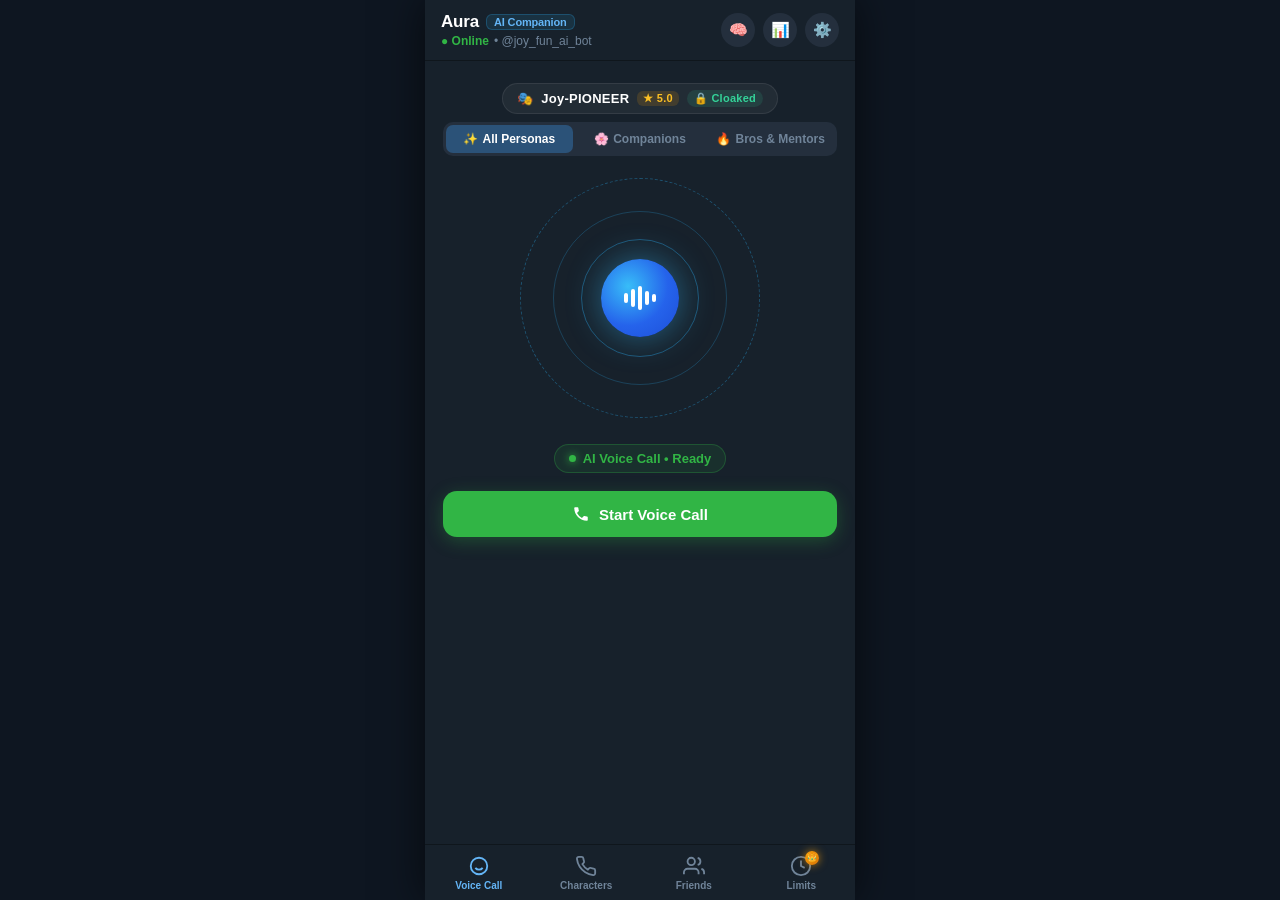
==== static/call.html @ b7a0e69c "feat(v4.1.1): patch reflected XSS, sanitize API 500 errors, rate-limit UTRs & voice calls, and fix M" ====
<!DOCTYPE html>
<html lang="en">
<head>
  <meta charset="UTF-8" />
  <meta name="viewport" content="width=device-width, initial-scale=1.0, maximum-scale=1.0, user-scalable=no, viewport-fit=cover" />
  <title>Aura — AI Voice Companion</title>
  <!-- Telegram Web App Official SDK -->
  <script src="https://telegram.org/js/telegram-web-app.js"></script>
  <!-- Zero-Flicker AMOLED & Dark Mode Theme Preloader -->
  <script>
    (function() {
      try {
        var savedTheme = localStorage.getItem('joy_active_theme');
        if (savedTheme) {
          var validThemes = ['theme-default', 'theme-amoled', 'theme-cyberpunk', 'theme-vip'];
          var norm = savedTheme.startsWith('theme-') ? savedTheme : 'theme-' + savedTheme;
          if (validThemes.indexOf(norm) !== -1) {
            document.documentElement.className = norm;
          }
        }
      } catch(e) {}
    })();
  </script>
  <style>

    /* =========================================================
       TELEGRAM NATIVE DESIGN SYSTEM (Dark & TMA Adaptive)
    ========================================================= */
    :root {
      --tg-bg: var(--tg-theme-bg-color, #17212b);
      --tg-secondary-bg: var(--tg-theme-secondary-bg-color, #0e1621);
      --tg-card: #242f3d;
      --tg-card-active: #2b3a4a;
      --tg-text: var(--tg-theme-text-color, #ffffff);
      --tg-hint: var(--tg-theme-hint-color, #708499);
      --tg-link: var(--tg-theme-link-color, #64b5f6);
      --tg-btn: var(--tg-theme-button-color, #2b5278);
      --tg-btn-text: var(--tg-theme-button-text-color, #ffffff);
      --tg-call-green: #31b545;
      --tg-hangup-red: #e53935;
      --tg-accent-blue: #2aabee;
      --tg-divider: rgba(0, 0, 0, 0.35);
      --tg-safe-bottom: env(safe-area-inset-bottom, 0px);
    }

    [data-theme="pitch-black"] {
      --tg-bg: #000000;
      --tg-secondary-bg: #0a0a0a;
      --tg-card: #161618;
      --tg-card-active: #222226;
      --tg-hint: #8e8e93;
      --tg-divider: rgba(255, 255, 255, 0.08);
    }

    [data-theme="telegram-blue"] {
      --tg-bg: #121c27;
      --tg-secondary-bg: #0b1118;
      --tg-card: #1c2b3c;
      --tg-card-active: #24384e;
    }

    * {
      box-sizing: border-box;
      margin: 0;
      padding: 0;
      font-family: -apple-system, BlinkMacSystemFont, "Segoe UI", Roboto, Helvetica, Arial, sans-serif;
      -webkit-font-smoothing: antialiased;
      -webkit-tap-highlight-color: transparent;
      user-select: none;
    }

    body {
      background-color: var(--tg-secondary-bg);
      color: var(--tg-text);
      display: flex;
      flex-direction: column;
      align-items: center;
      justify-content: flex-start;
      min-height: 100vh;
      overflow-x: hidden;
    }

    /* Container matching real Telegram Mini App viewport */
    .app-viewport {
      width: 100%;
      max-width: 430px;
      height: 100vh;
      background-color: var(--tg-bg);
      display: flex;
      flex-direction: column;
      position: relative;
      overflow: hidden;
      box-shadow: 0 0 40px rgba(0, 0, 0, 0.6);
    }

    /* Telegram WebApp Standard Navigation Header */
    .tg-nav-header {
      background: var(--tg-bg);
      padding: 12px 16px;
      display: flex;
      align-items: center;
      justify-content: space-between;
      border-bottom: 0.5px solid var(--tg-divider);
      z-index: 20;
    }

    .tg-header-left {
      display: flex;
      flex-direction: column;
      gap: 2px;
    }

    .tg-app-title {
      font-size: 17px;
      font-weight: 700;
      color: var(--tg-text);
      display: flex;
      align-items: center;
      gap: 7px;
      letter-spacing: -0.01em;
    }

    .tg-title-tag {
      font-size: 11px;
      font-weight: 600;
      color: var(--tg-link);
      background: rgba(42, 171, 238, 0.12);
      border: 1px solid rgba(42, 171, 238, 0.25);
      padding: 1px 7px;
      border-radius: 6px;
    }

    /* 👑 Joy VIP Member High-Aesthetic Styling */
    .tg-vip-badge-pill {
      display: inline-flex;
      align-items: center;
      gap: 4px;
      font-size: 10px;
      font-weight: 800;
      letter-spacing: 0.4px;
      text-transform: uppercase;
      padding: 2px 7px;
      border-radius: 999px;
      background: linear-gradient(135deg, rgba(245, 158, 11, 0.25), rgba(217, 119, 6, 0.35));
      border: 1px solid rgba(251, 191, 36, 0.5);
      color: #FCD34D;
      box-shadow: 0 0 10px rgba(245, 158, 11, 0.25);
      vertical-align: middle;
      margin-left: 6px;
    }

    .tg-vip-member-banner {
      display: flex;
      align-items: center;
      justify-content: space-between;
      padding: 9px 14px;
      margin: 8px 12px 4px 12px;
      background: linear-gradient(135deg, rgba(30, 27, 75, 0.85), rgba(88, 28, 135, 0.75));
      border: 1px solid rgba(245, 158, 11, 0.45);
      border-radius: 12px;
      backdrop-filter: blur(12px);
      box-shadow: 0 4px 16px rgba(0, 0, 0, 0.3), 0 0 12px rgba(245, 158, 11, 0.15);
      animation: vipPulseGlow 3s ease-in-out infinite alternate;
    }

    @keyframes vipPulseGlow {
      0% { border-color: rgba(245, 158, 11, 0.35); box-shadow: 0 4px 16px rgba(0, 0, 0, 0.3), 0 0 8px rgba(245, 158, 11, 0.1); }
      100% { border-color: rgba(251, 191, 36, 0.7); box-shadow: 0 4px 16px rgba(0, 0, 0, 0.3), 0 0 16px rgba(245, 158, 11, 0.3); }
    }

    .vip-banner-content {
      display: flex;
      align-items: center;
      gap: 6px;
      font-size: 12px;
    }

    .vip-crown-icon {
      font-size: 15px;
      filter: drop-shadow(0 0 4px rgba(245, 158, 11, 0.6));
    }

    .vip-title-text {
      font-weight: 800;
      letter-spacing: 0.3px;
      color: #FCD34D;
      text-shadow: 0 0 8px rgba(245, 158, 11, 0.4);
    }

    .vip-dot-separator {
      color: rgba(255, 255, 255, 0.4);
      font-size: 11px;
    }

    .vip-sub-text {
      color: rgba(255, 255, 255, 0.85);
      font-weight: 500;
      font-size: 11px;
    }

    .vip-badge-sparkle {
      font-size: 13px;
      color: #FCD34D;
      animation: sparkleRotate 4s linear infinite;
    }

    @keyframes sparkleRotate {
      0% { transform: scale(0.9) rotate(0deg); opacity: 0.7; }
      50% { transform: scale(1.15) rotate(180deg); opacity: 1; }
      100% { transform: scale(0.9) rotate(360deg); opacity: 0.7; }
    }

    .vip-mini-tag {
      font-size: 10px;
      font-weight: 700;
      color: #FCD34D;
      background: rgba(245, 158, 11, 0.2);
      border: 1px solid rgba(245, 158, 11, 0.4);
      padding: 1px 6px;
      border-radius: 6px;
      display: inline-flex;
      align-items: center;
      gap: 3px;
    }

    /* VIP Benefits List in Mini Phone */
    .vip-benefit-item {
      display: flex;
      align-items: flex-start;
      gap: 10px;
      padding: 8px 0;
      border-bottom: 1px solid rgba(255, 255, 255, 0.06);
    }
    .vip-benefit-item:last-child {
      border-bottom: none;
      padding-bottom: 0;
    }
    .vip-benefit-icon {
      font-size: 16px;
      line-height: 1.2;
      flex-shrink: 0;
      margin-top: 1px;
    }
    .vip-benefit-content {
      display: flex;
      flex-direction: column;
      gap: 1px;
      font-size: 12px;
      line-height: 1.35;
    }
    .vip-benefit-content strong {
      color: #F9FAFB;
      font-size: 12.5px;
    }
    .vip-benefit-content span {
      color: rgba(255, 255, 255, 0.65);
      font-size: 11px;
    }
    @keyframes vipCrownBounce {
      0%, 100% { transform: translateY(0) scale(1); }
      50% { transform: translateY(-4px) scale(1.08); filter: drop-shadow(0 0 10px rgba(245, 158, 11, 0.7)); }
    }

    .tg-app-subtitle {
      font-size: 12px;
      color: var(--tg-hint);
      display: flex;
      align-items: center;
      gap: 5px;
    }

    .tg-online-badge {
      color: var(--tg-call-green);
      font-weight: 600;
      display: inline-flex;
      align-items: center;
      gap: 3px;
    }

    .tg-header-actions {
      display: flex;
      align-items: center;
      gap: 8px;
    }

    .tg-icon-btn {
      background: var(--tg-card);
      border: none;
      color: var(--tg-text);
      width: 34px;
      height: 34px;
      border-radius: 50%;
      display: grid;
      place-items: center;
      cursor: pointer;
      font-size: 15px;
      transition: background 0.15s;
    }
    .tg-icon-btn:active { background: var(--tg-card-active); }

    /* Screen Views Manager */
    .screen-content {
      flex: 1;
      overflow-y: auto;
      overflow-x: hidden;
      padding: 12px 14px calc(74px + var(--tg-safe-bottom));
      scrollbar-width: none;
    }
    .screen-content::-webkit-scrollbar { display: none; }

    .tma-screen {
      display: none;
      flex-direction: column;
      gap: 12px;
      animation: tgFadeIn 0.15s ease-out;
    }
    .tma-screen.active { display: flex; }

    @keyframes tgFadeIn {
      from { opacity: 0; }
      to { opacity: 1; }
    }

    /* =========================================================
       SCREEN 1: CALLER & CONTACTS (TELEGRAM NATIVE LIST)
    ========================================================= */
    .tg-search-bar {
      background: var(--tg-card);
      border-radius: 10px;
      display: flex;
      align-items: center;
      padding: 8px 12px;
      gap: 8px;
    }

    .tg-search-bar input {
      flex: 1;
      background: transparent;
      border: none;
      outline: none;
      color: var(--tg-text);
      font-size: 14px;
    }
    .tg-search-bar input::placeholder { color: var(--tg-hint); }

    /* Match Screen Live Online Status Indicator */
    .match-online-pill {
      display: inline-flex;
      align-items: center;
      gap: 7px;
      background: rgba(49, 181, 69, 0.12);
      border: 1px solid rgba(49, 181, 69, 0.32);
      color: var(--tg-call-green);
      font-size: 13px;
      font-weight: 700;
      padding: 6px 14px;
      border-radius: 20px;
      margin-top: 10px;
    }

    .dot-green-pulse {
      width: 7px;
      height: 7px;
      border-radius: 50%;
      background: var(--tg-call-green);
      box-shadow: 0 0 8px var(--tg-call-green);
      animation: pulseDot 1.8s infinite ease-in-out;
    }

    @keyframes pulseDot {
      0%, 100% { opacity: 1; transform: scale(1); }
      50% { opacity: 0.45; transform: scale(0.85); }
    }

    .match-sub-desc {
      font-size: 12px;
      color: var(--tg-hint);
      text-align: center;
      line-height: 1.45;
      max-width: 290px;
      margin-top: 4px;
    }

    /* Fixed Segmented Tabs (NO HORIZONTAL SCROLL) */
    .segmented-control {
      background: var(--tg-card);
      border-radius: 8px;
      padding: 2px;
      display: grid;
      grid-template-columns: repeat(3, 1fr);
      gap: 2px;
    }

    .segment-btn {
      background: transparent;
      border: none;
      color: var(--tg-hint);
      padding: 7px 0;
      font-size: 12px;
      font-weight: 600;
      border-radius: 6px;
      cursor: pointer;
      text-align: center;
      transition: all 0.15s;
    }
    .segment-btn.active {
      background: var(--tg-btn);
      color: #ffffff;
      box-shadow: 0 1px 3px rgba(0, 0, 0, 0.2);
    }

    .section-title {
      font-size: 12px;
      font-weight: 600;
      color: var(--tg-hint);
      text-transform: uppercase;
      letter-spacing: 0.05em;
      margin: 4px 4px -4px;
    }

    /* Telegram Native Grouped List Cells */
    .tg-grouped-list {
      background: var(--tg-card);
      border-radius: 14px;
      overflow: hidden;
      display: flex;
      flex-direction: column;
    }

    .tg-cell {
      display: flex;
      align-items: center;
      padding: 10px 14px;
      cursor: pointer;
      position: relative;
      transition: background 0.12s;
    }
    .tg-cell:not(:last-child)::after {
      content: '';
      position: absolute;
      bottom: 0;
      left: 68px;
      right: 0;
      height: 0.5px;
      background: var(--tg-divider);
    }
    .tg-cell:active { background: var(--tg-card-active); }

    .tg-cell-avatar {
      width: 46px;
      height: 46px;
      border-radius: 50%;
      display: grid;
      place-items: center;
      font-size: 20px;
      margin-right: 12px;
      position: relative;
      flex-shrink: 0;
      color: #fff;
      font-weight: 700;
    }
    .avatar-pink { background: linear-gradient(135deg, #e91e63, #ad1457); }
    .avatar-blue { background: linear-gradient(135deg, #2196f3, #1565c0); }
    .avatar-orange { background: linear-gradient(135deg, #ff9800, #e65100); }
    .avatar-purple { background: linear-gradient(135deg, #9c27b0, #6a1b9a); }
    .avatar-teal { background: linear-gradient(135deg, #009688, #004d40); }

    .online-pip {
      position: absolute;
      bottom: 0;
      right: 0;
      width: 12px;
      height: 12px;
      border-radius: 50%;
      background: var(--tg-call-green);
      border: 2px solid var(--tg-card);
    }

    .tg-cell-body {
      flex: 1;
      min-width: 0;
    }

    .tg-cell-title-row {
      display: flex;
      align-items: center;
      gap: 6px;
    }

    .tg-cell-title {
      font-size: 15px;
      font-weight: 600;
      color: var(--tg-text);
      white-space: nowrap;
      overflow: hidden;
      text-overflow: ellipsis;
    }

    .tg-status-tag {
      font-size: 9px;
      font-weight: 800;
      padding: 1px 6px;
      border-radius: 5px;
      text-transform: uppercase;
    }
    .tag-lover { background: rgba(233, 30, 99, 0.2); color: #f48fb1; }
    .tag-bro { background: rgba(33, 150, 243, 0.2); color: #90caf9; }
    .tag-study { background: rgba(0, 150, 136, 0.2); color: #80cbc4; }

    .tg-cell-sub {
      font-size: 13px;
      color: var(--tg-hint);
      margin-top: 2px;
      white-space: nowrap;
      overflow: hidden;
      text-overflow: ellipsis;
    }
    .tg-cell-sub.online { color: var(--tg-call-green); font-weight: 500; }
    .tg-cell-sub.busy { color: #ffa726; }

    /* Call Action Buttons in List */
    .tg-cell-call-btn {
      width: 38px;
      height: 38px;
      border-radius: 50%;
      background: rgba(255, 255, 255, 0.05);
      border: none;
      color: var(--tg-hint);
      display: grid;
      place-items: center;
      cursor: pointer;
      margin-left: 8px;
      transition: all 0.15s;
    }
    .tg-cell-call-btn.green-btn {
      background: var(--tg-call-green);
      color: #fff;
    }
    .tg-cell-call-btn:active { transform: scale(0.92); }

    /* =========================================================
       SCREEN 2: ANONYMOUS VOICE MATCH (MINIMAL ACOUSTIC ORB)
    ========================================================= */
    .voice-match-canvas {
      display: flex;
      flex-direction: column;
      align-items: center;
      justify-content: space-between;
      min-height: 440px;
      padding: 10px 4px 6px;
    }

    /* Minimalist Cloaked Identity Header */
    .voice-id-bar {
      display: flex;
      align-items: center;
      justify-content: center;
      width: 100%;
    }

    .voice-id-pill {
      display: inline-flex;
      align-items: center;
      gap: 8px;
      background: rgba(255, 255, 255, 0.05);
      border: 1px solid rgba(255, 255, 255, 0.08);
      border-radius: 20px;
      padding: 6px 14px;
      font-size: 13px;
      font-weight: 600;
      color: var(--tg-text);
      letter-spacing: 0.02em;
    }

    .id-shield-tag {
      font-size: 11px;
      color: #34d399;
      background: rgba(52, 211, 153, 0.12);
      padding: 2px 7px;
      border-radius: 10px;
      font-weight: 700;
    }

    /* Royal Crown & Diamond VIP Subscription Symbols */
    .tg-vip-crown {
      display: inline-flex;
      align-items: center;
      justify-content: center;
      font-size: 10px;
      margin-left: 4px;
      filter: drop-shadow(0 0 5px rgba(245, 158, 11, 0.8));
      flex-shrink: 0;
      vertical-align: middle;
      animation: crownGlow 2.5s infinite ease-in-out;
    }

    @keyframes crownGlow {
      0%, 100% { transform: scale(1); filter: drop-shadow(0 0 4px rgba(245, 158, 11, 0.6)); }
      50% { transform: scale(1.1); filter: drop-shadow(0 0 8px rgba(245, 158, 11, 0.95)); }
    }

    .tg-vip-badge {
      display: inline-flex;
      align-items: center;
      gap: 3px;
      background: linear-gradient(135deg, rgba(245, 158, 11, 0.22), rgba(217, 119, 6, 0.32));
      border: 1px solid rgba(245, 158, 11, 0.55);
      color: #fbbf24;
      font-size: 10px;
      font-weight: 800;
      padding: 2px 7px;
      border-radius: 8px;
      margin-left: 5px;
      letter-spacing: 0.03em;
      flex-shrink: 0;
    }

    .prem-tab-badge {
      display: inline-flex;
      align-items: center;
      justify-content: center;
      width: 15px;
      height: 15px;
      border-radius: 50%;
      background: linear-gradient(135deg, #f59e0b, #d97706);
      color: #ffffff;
      font-size: 9px;
      margin-left: 3px;
      box-shadow: 0 0 8px rgba(245, 158, 11, 0.7);
      flex-shrink: 0;
      line-height: 1;
    }

    /* Target Preference Segmented Tabs with Online Counts */
    .gender-match-selector {
      display: grid;
      grid-template-columns: repeat(3, 1fr);
      gap: 4px;
      width: 100%;
      background: var(--tg-card);
      padding: 3px;
      border-radius: 10px;
      margin-top: 8px;
    }

    .gender-sel-btn {
      background: transparent;
      border: none;
      color: var(--tg-hint);
      padding: 7px 0;
      font-size: 12px;
      font-weight: 600;
      border-radius: 7px;
      cursor: pointer;
      display: flex;
      align-items: center;
      justify-content: center;
      gap: 4px;
      transition: all 0.15s;
    }
    .gender-sel-btn.active {
      background: var(--tg-btn);
      color: #fff;
    }

    /* Living Acoustic Soundwave Orb with Fixed Inside-Ring Orbit Bubbles */
    .acoustic-orb-stage {
      position: relative;
      width: 260px;
      height: 260px;
      margin: 12px auto 10px;
    }

    #peerBubblesContainer {
      position: absolute;
      inset: 0;
      pointer-events: none;
    }

    /* Peer Presence Bubbles: Circular profile avatars only (No name or text clutter on radar) */
    .peer-orbit-bubble {
      position: absolute;
      width: 46px !important;
      height: 46px !important;
      border-radius: 50% !important;
      display: flex !important;
      align-items: center !important;
      justify-content: center !important;
      background: var(--tg-card);
      border: 2px solid rgba(42, 171, 238, 0.4) !important;
      box-shadow: 0 4px 18px rgba(0, 0, 0, 0.5), 0 0 12px rgba(42, 171, 238, 0.2) !important;
      backdrop-filter: blur(12px);
      z-index: 10;
      cursor: pointer;
      transform: translate(-50%, -50%);
      transition: transform 0.2s cubic-bezier(0.34, 1.56, 0.64, 1), box-shadow 0.2s ease, border-color 0.2s ease, opacity 0.3s ease;
      pointer-events: auto;
      padding: 0 !important;
      overflow: visible !important;
      animation: bubblePopIn 0.32s cubic-bezier(0.34, 1.56, 0.64, 1);
    }
    .peer-orbit-bubble span:not(.peer-avatar-circle):not(.peer-live-dot) {
      display: none !important;
    }
    @keyframes bubblePopIn {
      from { transform: translate(-50%, -50%) scale(0.3); opacity: 0; }
      to { transform: translate(-50%, -50%) scale(1); opacity: 1; }
    }
    .peer-orbit-bubble:hover {
      border-color: var(--tg-link) !important;
      box-shadow: 0 6px 22px rgba(0, 0, 0, 0.6), 0 0 16px rgba(42, 171, 238, 0.4) !important;
    }
    .peer-orbit-bubble:active {
      transform: translate(-50%, -50%) scale(0.92);
      border-color: var(--tg-call-green) !important;
    }
    .peer-avatar-circle {
      width: 100%;
      height: 100%;
      border-radius: 50%;
      display: grid;
      place-items: center;
      font-size: 22px;
      position: relative;
    }
    .peer-live-dot {
      position: absolute;
      bottom: -1px;
      right: -1px;
      width: 11px;
      height: 11px;
      border-radius: 50%;
      background: #34d399;
      border: 2px solid var(--tg-bg);
      box-shadow: 0 0 6px #34d399;
      flex-shrink: 0;
    }

    /* Symmetrical coordinates placing all 4 profile bubbles along the orbit track */
    .peer-bubble-1 { top: 20%; left: 22%; }
    .peer-bubble-2 { top: 20%; left: 78%; }
    .peer-bubble-3 { top: 80%; left: 22%; }
    .peer-bubble-4 { top: 80%; left: 78%; }

    .acoustic-ring {
      position: absolute;
      top: 50%;
      left: 50%;
      transform: translate(-50%, -50%);
      border-radius: 50%;
      border: 1.5px solid rgba(42, 171, 238, 0.2);
      transition: all 0.4s ease;
      pointer-events: none;
    }
    .acoustic-ring.r-out {
      width: 240px;
      height: 240px;
      border: 1.5px dashed rgba(42, 171, 238, 0.35);
      animation: orbBreathe 4s infinite ease-in-out;
    }
    .acoustic-ring.r-mid {
      width: 174px;
      height: 174px;
      border-color: rgba(42, 171, 238, 0.24);
      animation: orbBreathe 4s infinite ease-in-out 0.8s;
    }
    .acoustic-ring.r-in {
      width: 118px;
      height: 118px;
      border-color: rgba(42, 171, 238, 0.38);
      animation: orbBreathe 4s infinite ease-in-out 1.6s;
    }

    @keyframes orbBreathe {
      0%, 100% { transform: translate(-50%, -50%) scale(0.97); opacity: 0.4; }
      50% { transform: translate(-50%, -50%) scale(1.03); opacity: 0.85; }
    }

    /* Center Fluid Orb centered symmetrically */
    .acoustic-core {
      position: absolute;
      top: 50%;
      left: 50%;
      transform: translate(-50%, -50%);
      width: 78px;
      height: 78px;
      border-radius: 50%;
      background: radial-gradient(circle at 35% 35%, #38bdf8, #2563eb 55%, #1d4ed8 100%);
      box-shadow: 0 0 35px rgba(56, 189, 248, 0.45);
      display: flex;
      flex-direction: column;
      align-items: center;
      justify-content: center;
      z-index: 5;
      cursor: pointer;
      transition: transform 0.25s cubic-bezier(0.34, 1.56, 0.64, 1), box-shadow 0.3s;
    }
    .acoustic-core:active {
      transform: translate(-50%, -50%) scale(0.92);
    }

    /* Sound Frequency Bars in the Orb */
    .freq-bars {
      display: flex;
      align-items: center;
      gap: 3.5px;
      height: 24px;
    }

    .freq-bar {
      width: 3.5px;
      background: #ffffff;
      border-radius: 3px;
      height: 6px;
      transition: height 0.15s ease;
    }

    /* Active Match Animation State */
    .searching .acoustic-ring {
      border-color: rgba(52, 211, 153, 0.55);
      animation-duration: 1.4s;
    }
    .searching .acoustic-core {
      background: radial-gradient(circle at 35% 35%, #34d399, #059669 65%, #047857 100%);
      box-shadow: 0 0 45px rgba(52, 211, 153, 0.6);
    }
    .searching .freq-bar:nth-child(1) { animation: barDance 0.5s infinite alternate ease-in-out; }
    .searching .freq-bar:nth-child(2) { animation: barDance 0.7s infinite alternate ease-in-out 0.1s; }
    .searching .freq-bar:nth-child(3) { animation: barDance 0.4s infinite alternate ease-in-out 0.2s; }
    .searching .freq-bar:nth-child(4) { animation: barDance 0.6s infinite alternate ease-in-out 0.15s; }
    .searching .freq-bar:nth-child(5) { animation: barDance 0.5s infinite alternate ease-in-out 0.25s; }

    @keyframes barDance {
      0% { height: 4px; }
      100% { height: 26px; }
    }

    /* Dynamic Minimal Status Pill */
    .voice-live-indicator {
      display: inline-flex;
      align-items: center;
      gap: 7px;
      background: rgba(49, 181, 69, 0.1);
      border: 1px solid rgba(49, 181, 69, 0.28);
      color: var(--tg-call-green);
      font-size: 13px;
      font-weight: 600;
      padding: 6px 14px;
      border-radius: 20px;
      margin-top: 6px;
      transition: all 0.2s;
    }

    .pulse-glow-dot {
      width: 7px;
      height: 7px;
      border-radius: 50%;
      background: var(--tg-call-green);
      box-shadow: 0 0 8px var(--tg-call-green);
      animation: dotBlink 1.8s infinite ease-in-out;
    }

    @keyframes dotBlink {
      0%, 100% { opacity: 1; transform: scale(1); }
      50% { opacity: 0.35; transform: scale(0.8); }
    }

    /* Single Tactile Call Action */
    .voice-action-zone {
      width: 100%;
      margin-top: 18px;
    }

    .tg-tactile-btn {
      width: 100%;
      background: var(--tg-call-green);
      color: #fff;
      border: none;
      border-radius: 14px;
      padding: 14px 20px;
      font-size: 15px;
      font-weight: 700;
      display: flex;
      align-items: center;
      justify-content: center;
      gap: 9px;
      cursor: pointer;
      box-shadow: 0 4px 18px rgba(49, 181, 69, 0.3);
      transition: transform 0.12s, background 0.15s;
    }
    .tg-tactile-btn:active { transform: scale(0.98); }

    .tg-cancel-minimal {
      width: 100%;
      background: rgba(239, 68, 68, 0.12);
      color: #ef4444;
      border: 1px solid rgba(239, 68, 68, 0.28);
      border-radius: 14px;
      padding: 13px 20px;
      font-size: 14px;
      font-weight: 700;
      display: none;
      align-items: center;
      justify-content: center;
      gap: 8px;
      cursor: pointer;
      margin-top: 2px;
    }
    .tg-cancel-minimal:active { transform: scale(0.98); }

    /* =========================================================
       SCREEN 3: AUTHENTIC TELEGRAM VOIP IN-CALL SCREEN
    ========================================================= */
    .tg-call-screen-overlay {
      position: absolute;
      inset: 0;
      background: linear-gradient(180deg, #1c2733 0%, #0e1621 100%);
      z-index: 80;
      display: none;
      flex-direction: column;
      justify-content: space-between;
      padding: 20px 20px calc(24px + var(--tg-safe-bottom));
      animation: tgFadeIn 0.2s ease-out;
    }
    .tg-call-screen-overlay.open { display: flex; }

    .call-top-status {
      display: flex;
      flex-direction: column;
      align-items: center;
      text-align: center;
      gap: 4px;
      margin-top: 4px;
    }

    .call-target-name {
      font-size: 22px;
      font-weight: 700;
      color: #fff;
      letter-spacing: -0.01em;
    }

    .call-caller-sub {
      font-size: 12px;
      color: var(--tg-hint);
      font-weight: 500;
    }

    .call-duration-timer {
      display: inline-flex;
      align-items: center;
      gap: 6px;
      font-size: 13px;
      font-weight: 600;
      color: #a5d6a7;
      background: rgba(49, 181, 69, 0.12);
      border: 1px solid rgba(49, 181, 69, 0.28);
      padding: 3px 10px;
      border-radius: 14px;
      margin-top: 2px;
    }

    .call-timer-dot {
      width: 6px;
      height: 6px;
      border-radius: 50%;
      background: var(--tg-call-green);
      box-shadow: 0 0 6px var(--tg-call-green);
      animation: pulseDot 1.6s infinite ease-in-out;
    }

    .call-security-badge {
      display: inline-flex;
      align-items: center;
      gap: 5px;
      font-size: 11px;
      font-weight: 600;
      color: var(--tg-hint);
      background: rgba(255, 255, 255, 0.06);
      padding: 4px 9px;
      border-radius: 12px;
      border: 1px solid rgba(255, 255, 255, 0.08);
    }

    /* Concentric Ripple Call Avatar */
    .call-avatar-stage {
      display: flex;
      flex-direction: column;
      align-items: center;
      justify-content: center;
      margin: 10px 0;
    }

    .call-avatar-circle {
      width: 110px;
      height: 110px;
      border-radius: 50%;
      background: linear-gradient(135deg, #2aabee, #1e5a8a);
      display: grid;
      place-items: center;
      font-size: 48px;
      position: relative;
      box-shadow: 0 8px 30px rgba(0, 0, 0, 0.4);
    }

    .call-wave-ring {
      position: absolute;
      inset: -12px;
      border-radius: 50%;
      border: 2px solid rgba(42, 171, 238, 0.35);
      animation: callRipple 1.8s infinite ease-out;
    }
    .call-wave-ring:nth-child(2) {
      inset: -24px;
      border-color: rgba(42, 171, 238, 0.18);
      animation-delay: 0.6s;
    }

    @keyframes callRipple {
      0% { transform: scale(0.9); opacity: 0.8; }
      100% { transform: scale(1.15); opacity: 0; }
    }

    /* Icebreaker Card Inside Telegram Call */
    .tg-call-icebreaker {
      background: rgba(36, 47, 61, 0.75);
      border: 1px solid var(--tg-divider);
      border-radius: 14px;
      padding: 12px 14px;
      backdrop-filter: blur(10px);
    }

    .icebreaker-head {
      display: flex;
      justify-content: space-between;
      align-items: center;
      margin-bottom: 6px;
    }

    .ice-label {
      font-size: 11px;
      font-weight: 700;
      color: var(--tg-link);
      text-transform: uppercase;
      letter-spacing: 0.05em;
    }

    .ice-shuffle-btn {
      background: rgba(255, 255, 255, 0.08);
      border: none;
      color: #fff;
      font-size: 11px;
      font-weight: 600;
      padding: 3px 8px;
      border-radius: 6px;
      cursor: pointer;
    }

    .ice-text {
      font-size: 13px;
      line-height: 1.4;
      color: #e2e8f0;
    }

    /* Native Telegram In-Call Round Controls Grid */
    .tg-call-actions-grid {
      display: grid;
      grid-template-columns: repeat(4, 1fr);
      gap: 12px;
      margin-top: 14px;
    }

    .call-action-tile {
      display: flex;
      flex-direction: column;
      align-items: center;
      gap: 6px;
      cursor: pointer;
    }

    .call-action-round {
      width: 52px;
      height: 52px;
      border-radius: 50%;
      background: rgba(255, 255, 255, 0.12);
      border: none;
      color: #fff;
      display: grid;
      place-items: center;
      font-size: 20px;
      transition: background 0.15s;
    }
    .call-action-round.active { background: #fff; color: #000; }
    .call-action-round.hangup {
      background: var(--tg-hangup-red);
      color: #fff;
      box-shadow: 0 4px 14px rgba(229, 57, 53, 0.4);
    }
    .call-action-round:active { transform: scale(0.94); }

    .call-action-label {
      font-size: 11px;
      color: var(--tg-hint);
      font-weight: 500;
    }

    /* =========================================================
       SCREEN 3: CALL HISTORY (TELEGRAM NATIVE STYLE)
    ========================================================= */
    .history-header-row {
      display: flex;
      justify-content: space-between;
      align-items: center;
      padding: 2px 4px -2px;
    }

    .history-clear-btn {
      background: none;
      border: none;
      color: var(--tg-hint);
      font-size: 12px;
      font-weight: 500;
      cursor: pointer;
      transition: color 0.15s;
    }
    .history-clear-btn:active { color: #ef4444; }

    .call-meta-row {
      display: flex;
      align-items: center;
      gap: 5px;
      font-size: 12px;
      color: var(--tg-hint);
      margin-top: 2px;
    }

    .call-dir-arrow {
      font-size: 13px;
      font-weight: 800;
      line-height: 1;
    }
    .call-dir-out { color: var(--tg-link); }
    .call-dir-in { color: var(--tg-call-green); }
    .call-dir-missed { color: #ef4444; font-weight: 600; }

    /* Mutuals Quick Dual Buttons */
    .tg-cell-dual-actions {
      display: flex;
      align-items: center;
      gap: 6px;
      margin-left: 8px;
    }
    .btn-tg-small {
      display: inline-flex;
      align-items: center;
      gap: 4px;
      font-size: 12px;
      font-weight: 600;
      padding: 6px 12px;
      border-radius: 16px;
      border: none;
      cursor: pointer;
      transition: transform 0.12s;
    }
    .btn-tg-small.chat {
      background: rgba(42, 171, 238, 0.15);
      color: var(--tg-link);
    }
    .btn-tg-small.call {
      background: var(--tg-call-green);
      color: #fff;
    }
    .btn-tg-small:active { transform: scale(0.94); }

    .empty-hint {
      text-align: center;
      color: var(--tg-hint);
      font-size: 13px;
      padding: 24px 16px;
    }

    /* =========================================================
       BOTTOM NAVIGATION BAR (TELEGRAM TABS)
    ========================================================= */
    .tg-bottom-bar {
      position: absolute;
      bottom: 0;
      left: 0;
      right: 0;
      height: calc(56px + var(--tg-safe-bottom));
      padding-bottom: var(--tg-safe-bottom);
      background: var(--tg-bg);
      border-top: 0.5px solid var(--tg-divider);
      display: grid;
      grid-template-columns: repeat(4, 1fr);
      z-index: 40;
    }

    .tg-tab-btn {
      background: transparent;
      border: none;
      display: flex;
      flex-direction: column;
      align-items: center;
      justify-content: center;
      gap: 3px;
      color: var(--tg-hint);
      font-size: 10px;
      font-weight: 600;
      cursor: pointer;
      transition: color 0.15s;
    }

    .tg-tab-btn svg {
      width: 22px;
      height: 22px;
      stroke: currentColor;
      fill: none;
      stroke-width: 2;
    }

    .tg-tab-btn.active {
      color: var(--tg-link);
    }
    .tg-tab-btn.active svg {
      stroke: var(--tg-link);
    }

    /* =========================================================
       NATIVE TELEGRAM BOTTOM SHEET MODAL
    ========================================================= */
    .tg-sheet-backdrop {
      position: absolute;
      inset: 0;
      background: rgba(0, 0, 0, 0.6);
      z-index: 100;
      display: none;
      align-items: flex-end;
    }
    .tg-sheet-backdrop.open { display: flex; }

    .tg-sheet {
      width: 100%;
      background: var(--tg-card);
      border-radius: 16px 16px 0 0;
      padding: 16px 16px calc(20px + var(--tg-safe-bottom));
      max-height: 80vh;
      overflow-y: auto;
      display: flex;
      flex-direction: column;
      gap: 12px;
      animation: tgSlideUp 0.22s ease-out;
    }

    @keyframes tgSlideUp {
      from { transform: translateY(100%); }
      to { transform: translateY(0); }
    }

    .sheet-handle-bar {
      width: 36px;
      height: 4px;
      background: var(--tg-hint);
      border-radius: 4px;
      opacity: 0.4;
      margin: -6px auto 6px;
    }

    .sheet-title {
      font-size: 17px;
      font-weight: 700;
      color: #fff;
    }

    /* Fixed Theme 2x2 Grid (NO SLIDER) */
    .theme-select-grid {
      display: grid;
      grid-template-columns: 1fr 1fr;
      gap: 8px;
    }

    .theme-option-box {
      background: var(--tg-bg);
      border: 1.5px solid transparent;
      border-radius: 10px;
      padding: 10px 12px;
      display: flex;
      align-items: center;
      gap: 8px;
      cursor: pointer;
      font-size: 13px;
      font-weight: 600;
    }
    .theme-option-box.active {
      border-color: var(--tg-link);
      color: var(--tg-link);
    }
    .theme-color-dot {
      width: 14px;
      height: 14px;
      border-radius: 50%;
    }

    /* Progress Rows in Quotas Sheet */
    .quota-item-box {
      background: var(--tg-bg);
      border-radius: 10px;
      padding: 10px 12px;
      display: flex;
      flex-direction: column;
      gap: 6px;
    }
    .quota-row-header {
      display: flex;
      justify-content: space-between;
      font-size: 13px;
      font-weight: 600;
    }
    .tg-progress-bar {
      height: 5px;
      background: rgba(255, 255, 255, 0.08);
      border-radius: 6px;
      overflow: hidden;
    }
    .tg-progress-fill {
      height: 100%;
      background: var(--tg-call-green);
      border-radius: 6px;
    }

    /* =========================================================
       REPORT & CALL FEEDBACK SYSTEM STYLES
    ========================================================= */
    .call-top-bar {
      display: flex;
      align-items: center;
      justify-content: space-between;
      width: 100%;
      padding: 2px 4px 6px;
    }

    .btn-report-incall {
      background: rgba(239, 68, 68, 0.15);
      border: 1px solid rgba(239, 68, 68, 0.35);
      color: #f87171;
      font-size: 11px;
      font-weight: 700;
      padding: 4px 10px;
      border-radius: 12px;
      cursor: pointer;
      display: inline-flex;
      align-items: center;
      gap: 4px;
      transition: all 0.15s;
    }
    .btn-report-incall:active {
      transform: scale(0.94);
      background: rgba(239, 68, 68, 0.25);
    }

    /* Vibe Rating Bar */
    .feedback-vibes-row {
      display: grid;
      grid-template-columns: repeat(4, 1fr);
      gap: 6px;
      margin: 4px 0 8px;
    }

    .vibe-pill {
      background: var(--tg-bg);
      border: 1.5px solid transparent;
      border-radius: 10px;
      padding: 8px 4px;
      display: flex;
      flex-direction: column;
      align-items: center;
      gap: 4px;
      cursor: pointer;
      transition: all 0.15s;
    }
    .vibe-pill span:first-child { font-size: 20px; }
    .vibe-pill span:last-child { font-size: 11px; color: var(--tg-hint); font-weight: 600; }
    .vibe-pill.active {
      border-color: var(--tg-link);
      background: rgba(42, 171, 238, 0.1);
    }
    .vibe-pill.active span:last-child { color: var(--tg-link); }

    /* Feedback Tag Chips */
    .feedback-tags-grid {
      display: flex;
      flex-wrap: wrap;
      gap: 6px;
      margin: 4px 0 10px;
    }

    .feedback-tag-chip {
      background: var(--tg-bg);
      border: 1px solid rgba(255, 255, 255, 0.08);
      color: var(--tg-text);
      font-size: 12px;
      font-weight: 500;
      padding: 5px 10px;
      border-radius: 14px;
      cursor: pointer;
      transition: all 0.15s;
    }
    .feedback-tag-chip.active {
      background: var(--tg-btn);
      border-color: var(--tg-link);
      color: #fff;
    }

    /* Report Reasons Selection */
    .report-reasons-list {
      display: flex;
      flex-direction: column;
      gap: 6px;
      margin: 4px 0 10px;
      flex-shrink: 0;
    }

    .report-reason-item {
      background: var(--tg-bg);
      border: 1.5px solid transparent;
      border-radius: 10px;
      padding: 10px 12px;
      display: flex;
      align-items: center;
      justify-content: space-between;
      cursor: pointer;
      font-size: 13px;
      font-weight: 500;
      color: var(--tg-text);
      transition: border-color 0.15s;
      flex-shrink: 0;
    }
    .report-reason-item.active {
      border-color: #ef4444;
      background: rgba(239, 68, 68, 0.08);
      color: #fca5a5;
    }

    .btn-report-danger {
      all: unset;
      box-sizing: border-box !important;
      width: 100% !important;
      height: 48px !important;
      min-height: 48px !important;
      max-height: 48px !important;
      flex-shrink: 0 !important;
      border-radius: 12px !important;
      background: linear-gradient(135deg, #ef4444 0%, #dc2626 100%) !important;
      color: #ffffff !important;
      font-size: 15px !important;
      font-weight: 700 !important;
      letter-spacing: 0.01em !important;
      cursor: pointer !important;
      display: flex !important;
      align-items: center !important;
      justify-content: center !important;
      gap: 8px !important;
      box-shadow: 0 4px 16px rgba(239, 68, 68, 0.35) !important;
      transition: transform 0.12s ease, opacity 0.2s ease, box-shadow 0.2s ease !important;
      margin-top: 10px !important;
    }
    .btn-report-danger.disabled-btn {
      opacity: 0.45 !important;
      cursor: not-allowed !important;
      box-shadow: none !important;
      transform: none !important;
    }
    .btn-report-danger:not(.disabled-btn):active {
      transform: scale(0.98) !important;
      opacity: 0.92 !important;
      box-shadow: 0 2px 8px rgba(239, 68, 68, 0.2) !important;
    }

    .btn-sheet-cancel {
      all: unset;
      box-sizing: border-box !important;
      width: 100% !important;
      height: 44px !important;
      min-height: 44px !important;
      max-height: 44px !important;
      flex-shrink: 0 !important;
      border-radius: 12px !important;
      background: rgba(255, 255, 255, 0.08) !important;
      border: 1px solid rgba(255, 255, 255, 0.08) !important;
      color: var(--tg-hint) !important;
      font-size: 14px !important;
      font-weight: 600 !important;
      cursor: pointer !important;
      display: flex !important;
      align-items: center !important;
      justify-content: center !important;
      text-align: center !important;
      transition: background 0.15s ease, color 0.15s ease, transform 0.12s ease !important;
      margin-top: 8px !important;
    }
    .btn-sheet-cancel:active {
      background: rgba(255, 255, 255, 0.14) !important;
      color: #ffffff !important;
      transform: scale(0.98) !important;
    }

    .btn-link-subtle {
      background: none;
      border: none;
      color: #f87171;
      font-size: 12px;
      font-weight: 600;
      cursor: pointer;
      padding: 6px 0;
      text-align: center;
      width: 100%;
      display: inline-flex;
      align-items: center;
      justify-content: center;
      gap: 4px;
    }

    /* Invite to Mutuals Banner & In-Call Triggers */
    .invite-mutual-banner {
      background: linear-gradient(135deg, rgba(42, 171, 238, 0.16) 0%, rgba(33, 150, 243, 0.08) 100%);
      border: 1px solid rgba(42, 171, 238, 0.35);
      border-radius: 14px;
      padding: 12px 14px;
      display: flex;
      align-items: center;
      justify-content: space-between;
      gap: 10px;
      cursor: pointer;
      margin-bottom: 8px;
      transition: transform 0.12s ease, border-color 0.15s ease;
    }
    .invite-mutual-banner:active {
      transform: scale(0.98);
      border-color: var(--tg-link);
    }
    .invite-banner-left {
      display: flex;
      align-items: center;
      gap: 10px;
    }
    .invite-icon-pill {
      width: 38px;
      height: 38px;
      border-radius: 50%;
      background: rgba(42, 171, 238, 0.22);
      color: var(--tg-link);
      display: grid;
      place-items: center;
      font-size: 19px;
      flex-shrink: 0;
    }
    .invite-banner-title {
      font-size: 14px;
      font-weight: 700;
      color: var(--tg-text);
    }
    .invite-banner-sub {
      font-size: 11px;
      color: var(--tg-hint);
      margin-top: 2px;
    }
    .invite-banner-btn {
      all: unset;
      box-sizing: border-box;
      background: var(--tg-btn);
      color: #fff;
      font-size: 12px;
      font-weight: 700;
      padding: 6px 14px;
      border-radius: 20px;
      cursor: pointer;
      flex-shrink: 0;
      box-shadow: 0 2px 8px rgba(0, 0, 0, 0.25);
    }
    .invite-banner-btn:active { transform: scale(0.94); }

    .btn-call-mutual-invite {
      all: unset;
      box-sizing: border-box;
      background: rgba(42, 171, 238, 0.16);
      border: 1px solid rgba(42, 171, 238, 0.4);
      color: #64b5f6;
      font-size: 12px;
      font-weight: 700;
      padding: 6px 16px;
      border-radius: 20px;
      display: inline-flex;
      align-items: center;
      justify-content: center;
      gap: 6px;
      cursor: pointer;
      margin: 8px auto 0;
      transition: all 0.15s;
    }
    .btn-call-mutual-invite.invited {
      background: rgba(49, 181, 69, 0.2);
      border-color: rgba(49, 181, 69, 0.5);
      color: #a5d6a7;
    }
    .btn-call-mutual-invite:active { transform: scale(0.96); }

    .pending-badge {
      font-size: 10px;
      font-weight: 800;
      padding: 2px 7px;
      border-radius: 10px;
      background: rgba(245, 158, 11, 0.2);
      color: #fbbf24;
      border: 1px solid rgba(245, 158, 11, 0.4);
      margin-left: 4px;
    }

    /* Person Community Rating Badges & Star System */
    .rating-badge {
      display: inline-flex;
      align-items: center;
      gap: 3px;
      background: rgba(245, 158, 11, 0.15);
      color: #fbbf24;
      font-size: 11px;
      font-weight: 700;
      padding: 1px 6px;
      border-radius: 6px;
      letter-spacing: 0.02em;
    }

    .interactive-stars {
      display: flex;
      align-items: center;
      justify-content: center;
      gap: 14px;
      margin: 4px 0 2px;
    }

    .star-item {
      font-size: 32px;
      color: rgba(255, 255, 255, 0.18);
      cursor: pointer;
      transition: transform 0.18s cubic-bezier(0.34, 1.56, 0.64, 1), color 0.15s ease, filter 0.18s ease;
      user-select: none;
    }
    .star-item.active {
      color: #fbbf24;
      text-shadow: 0 0 14px rgba(245, 158, 11, 0.7);
      filter: drop-shadow(0 2px 6px rgba(245, 158, 11, 0.4));
      transform: scale(1.08);
    }
    .star-item:active {
      transform: scale(1.3);
    }

    /* Highlighted Rating & Mutual Invite Card in Feedback Sheet */
    .rating-highlight-card {
      background: linear-gradient(180deg, rgba(251, 191, 36, 0.09) 0%, rgba(30, 41, 59, 0.45) 100%);
      border: 1.5px solid rgba(251, 191, 36, 0.32);
      border-radius: 16px;
      padding: 16px 14px 12px;
      display: flex;
      flex-direction: column;
      align-items: center;
      gap: 10px;
      box-shadow: 0 6px 24px rgba(245, 158, 11, 0.12), inset 0 1px 0 rgba(255, 255, 255, 0.1);
      position: relative;
      overflow: hidden;
      margin-top: 4px;
    }
    .rating-highlight-card::before {
      content: '';
      position: absolute;
      top: -30px;
      left: 50%;
      transform: translateX(-50%);
      width: 150px;
      height: 60px;
      background: radial-gradient(circle, rgba(251, 191, 36, 0.28) 0%, transparent 70%);
      filter: blur(14px);
      pointer-events: none;
    }

    .rating-badge-pill {
      display: inline-flex;
      align-items: center;
      justify-content: center;
      gap: 6px;
      background: rgba(251, 191, 36, 0.14);
      border: 1px solid rgba(251, 191, 36, 0.4);
      color: #fbbf24;
      font-size: 13px;
      font-weight: 700;
      padding: 5px 16px;
      border-radius: 20px;
      transition: all 0.2s ease;
      letter-spacing: 0.01em;
      min-height: 28px;
    }
    .rating-badge-pill.empty {
      background: rgba(255, 255, 255, 0.05);
      border-color: rgba(255, 255, 255, 0.1);
      color: var(--tg-hint);
      font-weight: 500;
      font-size: 12px;
    }

    /* Standalone Mutual Connection Card (Completely unmixed from Rating) */
    .separate-mutual-card {
      width: 100%;
      display: flex;
      align-items: center;
      justify-content: space-between;
      gap: 12px;
      background: var(--tg-bg);
      border: 1px solid rgba(42, 171, 238, 0.28);
      border-radius: 14px;
      padding: 10px 14px;
      margin-top: 4px;
      cursor: pointer;
      transition: all 0.15s ease;
    }
    .separate-mutual-card:active {
      transform: scale(0.98);
      border-color: var(--tg-link);
    }
    .separate-mutual-card.sent {
      background: rgba(49, 181, 69, 0.1);
      border-color: rgba(49, 181, 69, 0.45);
    }
    .separate-mutual-icon {
      width: 36px;
      height: 36px;
      border-radius: 50%;
      background: rgba(42, 171, 238, 0.14);
      color: var(--tg-link);
      display: grid;
      place-items: center;
      font-size: 18px;
      flex-shrink: 0;
    }
    .btn-mutual-pill {
      all: unset;
      box-sizing: border-box;
      background: var(--tg-link);
      color: #fff;
      font-size: 11px;
      font-weight: 700;
      padding: 6px 14px;
      border-radius: 14px;
      flex-shrink: 0;
      box-shadow: 0 2px 8px rgba(42, 171, 238, 0.35);
      cursor: pointer;
      transition: all 0.15s ease;
    }
    .separate-mutual-card.sent .btn-mutual-pill {
      background: var(--tg-call-green);
      box-shadow: 0 2px 8px rgba(49, 181, 69, 0.35);
    }

    /* In-Call Live Rating Widget & Overall Reputation Badge */
    .call-overall-pill {
      display: inline-flex;
      align-items: center;
      gap: 5px;
      background: rgba(245, 158, 11, 0.16);
      border: 1px solid rgba(245, 158, 11, 0.45);
      color: #fbbf24;
      font-size: 11px;
      font-weight: 700;
      padding: 3px 10px;
      border-radius: 14px;
      cursor: pointer;
      margin-top: 4px;
      transition: transform 0.12s ease;
    }
    .call-overall-pill:active { transform: scale(0.95); }

    .incall-rating-card {
      background: rgba(36, 47, 61, 0.72);
      border: 1px solid rgba(255, 255, 255, 0.1);
      border-radius: 14px;
      padding: 10px 14px;
      backdrop-filter: blur(12px);
      margin: 8px 0 4px;
      display: flex;
      flex-direction: column;
      gap: 6px;
    }
    .incall-rating-header {
      display: flex;
      align-items: center;
      justify-content: space-between;
    }
    .incall-rating-title {
      font-size: 11px;
      font-weight: 700;
      color: #fbbf24;
      text-transform: uppercase;
      letter-spacing: 0.05em;
    }
    .incall-rating-score {
      font-size: 11px;
      font-weight: 600;
      color: #fbbf24;
    }
    .incall-stars-row {
      display: flex;
      align-items: center;
      justify-content: center;
      gap: 12px;
    }
    .incall-stars-row .star-item {
      font-size: 26px;
    }
    .stars-disabled .star-item {
      cursor: default !important;
      pointer-events: none !important;
      opacity: 0.85;
    }

    .already-rated-banner {
      display: flex;
      align-items: center;
      gap: 10px;
      background: rgba(52, 211, 153, 0.12);
      border: 1px solid rgba(52, 211, 153, 0.35);
      color: #34d399;
      font-size: 12px;
      font-weight: 600;
      padding: 10px 14px;
      border-radius: 12px;
      margin: 4px 0 6px;
    }
    .incall-quick-tags {
      display: flex;
      align-items: center;
      justify-content: center;
      gap: 6px;
      flex-wrap: wrap;
    }
    .incall-tag {
      font-size: 11px;
      font-weight: 600;
      color: var(--tg-hint);
      background: rgba(255, 255, 255, 0.06);
      border: 1px solid rgba(255, 255, 255, 0.08);
      padding: 3px 8px;
      border-radius: 12px;
      cursor: pointer;
      transition: all 0.15s;
    }
    .incall-tag.active {
      color: #fbbf24;
      background: rgba(245, 158, 11, 0.18);
      border-color: rgba(245, 158, 11, 0.5);
    }

    /* Telegram Native Primary Action Button (Main CTA - Hardened Reset) */
    .tg-main-cta, .tg-modal-btn {
      all: unset;
      box-sizing: border-box !important;
      width: 100% !important;
      background: linear-gradient(135deg, #2aabee 0%, #229ed9 100%) !important;
      color: #ffffff !important;
      border: none !important;
      outline: none !important;
      -webkit-appearance: none !important;
      appearance: none !important;
      border-radius: 12px !important;
      min-height: 48px !important;
      height: auto !important;
      line-height: 1.3 !important;
      padding: 12px 18px !important;
      font-size: 15px !important;
      font-weight: 700 !important;
      letter-spacing: 0.01em !important;
      cursor: pointer !important;
      display: flex !important;
      align-items: center !important;
      justify-content: center !important;
      text-align: center !important;
      gap: 8px !important;
      box-shadow: 0 4px 16px rgba(34, 158, 217, 0.4) !important;
      transition: transform 0.12s ease, opacity 0.12s ease, box-shadow 0.12s ease !important;
      margin-top: 10px !important;
    }
    .tg-main-cta:active, .tg-modal-btn:active {
      transform: scale(0.98) !important;
      opacity: 0.92 !important;
      box-shadow: 0 2px 8px rgba(34, 158, 217, 0.2) !important;
    }
    .tg-main-cta.disabled-btn, .tg-modal-btn.disabled-btn {
      opacity: 0.45 !important;
      cursor: not-allowed !important;
      box-shadow: none !important;
      transform: none !important;
    }
    .tg-main-cta.btn-vip {
      background: linear-gradient(135deg, #f59e0b 0%, #d97706 100%) !important;
      box-shadow: 0 4px 16px rgba(245, 158, 11, 0.35) !important;
    }

    /* Toast Notification inside TMA */
    .tma-toast {
      position: absolute;
      top: 14px;
      left: 50%;
      transform: translateX(-50%) translateY(-60px);
      background: rgba(0, 0, 0, 0.85);
      color: #fff;
      font-size: 13px;
      font-weight: 600;
      padding: 8px 16px;
      border-radius: 20px;
      backdrop-filter: blur(10px);
      transition: transform 0.25s ease-out;
      z-index: 120;
      pointer-events: none;
    }
    .tma-toast.show {
      transform: translateX(-50%) translateY(0);
    }
  
    /* Theme overrides */
    body.theme-amoled, [data-theme="pitch-black"] {
      --tg-bg: #000000 !important;
      --tg-secondary-bg: #050505 !important;
      --tg-card: #121214 !important;
      --tg-card-active: #1c1c20 !important;
      --tg-hint: #8e8e93 !important;
      --tg-divider: rgba(255, 255, 255, 0.08) !important;
      background: #000000 !important;
    }
    body.theme-cyberpunk {
      --tg-bg: #0A0E1A !important;
      --tg-secondary-bg: #060912 !important;
      --tg-card: #141B2D !important;
      --tg-card-active: #1D2844 !important;
      --tg-accent-blue: #00F0FF !important;
      --tg-link: #00F0FF !important;
      --tg-btn: #FF0055 !important;
      --tg-text: #E0F7FA !important;
      background: #0A0E1A !important;
    }
    body.theme-vip {
      --tg-bg: #0D0D11 !important;
      --tg-secondary-bg: #08080B !important;
      --tg-card: #181822 !important;
      --tg-card-active: #222230 !important;
      --tg-accent-blue: #D4AF37 !important;
      --tg-link: #F5D77F !important;
      --tg-btn: #B89025 !important;
      background: #0D0D11 !important;
    }

    /* Ambient Soundscape Drawer */
    .ambient-drawer {
      display: none;
      flex-direction: column;
      gap: 10px;
      width: 100%;
      background: var(--tg-card, #242f3d);
      border: 1px solid var(--tg-divider, rgba(255,255,255,0.08));
      border-radius: 14px;
      padding: 12px 14px;
      margin: 8px 0;
      box-shadow: 0 4px 16px rgba(0,0,0,0.3);
    }
    .ambient-drawer.open {
      display: flex !important;
    }
    .ambient-chips-row {
      display: flex;
      gap: 8px;
      overflow-x: auto;
    }
    .ambient-chip {
      background: rgba(255,255,255,0.06);
      color: var(--tg-text, #fff);
      border: 1px solid var(--tg-divider, rgba(255,255,255,0.1));
      padding: 6px 12px;
      border-radius: 18px;
      font-size: 12px;
      font-weight: 600;
      cursor: pointer;
      white-space: nowrap;
      transition: all 0.2s ease;
    }
    .ambient-chip.active {
      background: var(--tg-accent-blue, #2aabee);
      color: #fff;
      border-color: var(--tg-accent-blue, #2aabee);
    }

    /* Waveform visualizer canvas */
    #waveCanvas {
      width: 100%;
      height: 40px;
      margin: 4px 0;
      border-radius: 8px;
      background: rgba(0,0,0,0.25);
    }

    /* Settings Menu List Item */
    .setting-nav-row {
      display: flex;
      align-items: center;
      justify-content: space-between;
      padding: 12px 14px;
      background: var(--tg-card, #242f3d);
      border-radius: 12px;
      margin-bottom: 8px;
      cursor: pointer;
      border: 0.5px solid var(--tg-divider, rgba(255,255,255,0.08));
      transition: background 0.15s;
    }
    .setting-nav-row:active {
      background: var(--tg-card-active, #2b3a4a);
    }
    .setting-nav-left {
      display: flex;
      align-items: center;
      gap: 10px;
      font-size: 13.5px;
      font-weight: 600;
      color: var(--tg-text, #fff);
    }
    .setting-nav-arrow {
      color: var(--tg-hint, #708499);
      font-size: 13px;
    }

  
    /* Clean TMA Empty States */
    .tg-empty-state {
      display: flex;
      flex-direction: column;
      align-items: center;
      justify-content: center;
      text-align: center;
      padding: 44px 20px;
      color: var(--tg-hint, #8e8e93);
      background: var(--tg-card, #18222d);
      border-radius: 16px;
      margin: 12px 0;
      border: 1px solid var(--tg-divider, rgba(255,255,255,0.06));
    }
    .tg-empty-icon {
      font-size: 46px;
      margin-bottom: 12px;
      line-height: 1;
    }
    .tg-empty-title {
      font-size: 16px;
      font-weight: 700;
      color: var(--tg-text, #ffffff);
      margin-bottom: 6px;
    }
    .tg-empty-desc {
      font-size: 13px;
      color: var(--tg-hint, #8e8e93);
      line-height: 1.45;
      max-width: 270px;
    }

  
    .tg-cell-call-btn.disabled-btn {
      background: rgba(255, 255, 255, 0.04);
      color: rgba(255, 255, 255, 0.25);
      cursor: not-allowed;
      border: 1px dashed rgba(255, 255, 255, 0.1);
    }
    .tg-cell-call-btn.disabled-btn:active {
      transform: none;
    }
    .upgrading-pip {
      position: absolute;
      bottom: 2px;
      right: 2px;
      width: 10px;
      height: 10px;
      border-radius: 50%;
      background: #f59e0b;
      border: 2px solid var(--tg-card, #1c2733);
    }

  </style>
</head>
<body class="theme-default">


  <!-- Main TMA Container -->
  <div class="app-viewport" id="tmaContainer">
  <div id="setupScreen" style="width:100%; height:100%; display:flex; flex-direction:column;">

    <!-- In-App Notification Toast -->
    <div class="tma-toast" id="appToast">Connecting...</div>

    <!-- Telegram WebApp Standard Header -->
    <header class="tg-nav-header">
      <div class="tg-header-left">
        <div class="tg-app-title">
          <span>Aura</span>
          <span class="tg-title-tag">AI Companion</span>
          <span id="headerVipPill" class="tg-vip-badge-pill" style="display:none;" title="Joy VIP Member">👑 Joy VIP</span>
        </div>
        <div class="tg-app-subtitle">
          <span class="tg-online-badge">● Online</span>
          <span>• @joy_fun_ai_bot</span>
        </div>
      </div>
      <div class="tg-header-actions">
        <button class="tg-icon-btn" id="memoryChip" title="Joy Remembers" onclick="openMemoryModal()">🧠</button>
        <button class="tg-icon-btn" title="Daily Quotas" onclick="openSheet('sheet-quotas')">
          📊
        </button>
        <button class="tg-icon-btn" title="Settings" onclick="openSheet('sheet-settings')">
          ⚙️
        </button>
      </div>
    </header>

    <!-- 👑 Joy VIP Member Top Banner -->
    <div id="topVipBanner" class="tg-vip-member-banner" style="display:none;">
      <div class="vip-banner-content">
        <span class="vip-crown-icon">👑</span>
        <span class="vip-title-text">Joy VIP Member</span>
        <span class="vip-dot-separator">•</span>
        <span class="vip-sub-text" id="topVipBannerSub">Unlimited Calls & Matches</span>
      </div>
      <span class="vip-badge-sparkle">✨</span>
    </div>

    <!-- Main Viewport Content -->
    <main class="screen-content">

      <!-- ==============================================
           SCREEN 1: ANONYMOUS VOICE MATCH (RADAR - DEFAULT LANDING)
      =============================================== -->
      <section class="tma-screen active" id="screen-match">
        
        <div class="voice-match-canvas" id="voiceMatchCanvas">

          <!-- Minimal Cloaked Identity Bar -->
          <div class="voice-id-bar">
            <div class="voice-id-pill">
              <span>🎭</span>
              <span id="myCloakedIdDisplay">Joy-PIONEER</span>
              <span id="pillVipBadge" class="vip-mini-tag" style="display:none;">👑 VIP</span>
              <span class="rating-badge" id="myRatingBadge">★ 5.0</span>
              <span class="id-shield-tag">🔒 Cloaked</span>
            </div>
          </div>

          <!-- Companion Category Filter Tabs -->
          <div class="gender-match-selector">
            <button class="gender-sel-btn active" onclick="setGenderFilter(this, 'all')">
              <span>✨</span> All Personas
            </button>
            <button class="gender-sel-btn" onclick="setGenderFilter(this, 'female')">
              <span>🌸</span> Companions
            </button>
            <button class="gender-sel-btn" onclick="setGenderFilter(this, 'male')">
              <span>🔥</span> Bros & Mentors
            </button>
          </div>

          <!-- Central Acoustic Soundwave Orb Stage -->
          <div class="acoustic-orb-stage">
            <div id="peerBubblesContainer"></div>

            <div class="acoustic-ring r-out"></div>
            <div class="acoustic-ring r-mid"></div>
            <div class="acoustic-ring r-in"></div>

            <div class="acoustic-core" id="acousticOrb" onclick="toggleAnonymousMatch()">
              <div class="freq-bars">
                <div class="freq-bar" style="height: 10px;"></div>
                <div class="freq-bar" style="height: 18px;"></div>
                <div class="freq-bar" style="height: 24px;"></div>
                <div class="freq-bar" style="height: 14px;"></div>
                <div class="freq-bar" style="height: 8px;"></div>
              </div>
            </div>
          </div>

          <!-- Live Online Presence Status -->
          <div class="voice-live-indicator" id="voiceLiveIndicator">
            <span class="pulse-glow-dot"></span>
            <span id="voiceStatusText">AI Voice Call • Ready</span>
          </div>

          <!-- Single Streamlined Trigger -->
          <div class="voice-action-zone">
            <button class="tg-tactile-btn" id="btnStartMatch" onclick="toggleAnonymousMatch()">
              <svg width="18" height="18" fill="currentColor" viewBox="0 0 24 24"><path d="M20.01 15.38c-1.23 0-2.42-.2-3.53-.56a.977.977 0 0 0-1.01.24l-2.2 2.2a15.053 15.053 0 0 1-6.59-6.59l2.2-2.21a.96.96 0 0 0 .25-1A11.36 11.36 0 0 1 8.5 3.99c0-.55-.45-1-1-1H4c-.55 0-1 .45-1 1 0 9.39 7.61 17 17 17 .55 0 1-.45 1-1v-3.61c0-.55-.45-1-.99-1z"/></svg>
              <span id="btnMatchText">Start Voice Call</span>
            </button>

            <button class="tg-cancel-minimal" id="btnCancelMatch" onclick="cancelAnonymousMatch()">
              ✕ End Call
            </button>
          </div>

        </div>

      </section>

      <!-- ==============================================
           SCREEN 2: CALLER & CONTACTS DIRECTORY
      =============================================== -->
      <section class="tma-screen" id="screen-contacts">
        
        <div class="section-title">Choose Your Character</div>

        <!-- Grouped List with Telegram Cell Styling -->
        <div class="tg-grouped-list" id="contactsGroupList">
<!-- Contact 1: Joy -->
          <div class="tg-cell" data-category="lover" onclick="openCallUI('Joy', 'Primary Empathic Companion')">
            <div class="tg-cell-avatar avatar-pink">
              🌸
              <div class="online-pip"></div>
            </div>
            <div class="tg-cell-body">
              <div class="tg-cell-title-row">
                <span class="tg-cell-title">Joy</span>
                <span class="tg-status-tag tag-lover">Primary Companion</span>
                <span class="rating-badge">★ 5.0</span>
              </div>
              <div class="tg-cell-sub" style="color: #4ade80;">Online • Ready to Talk</div>
            </div>
            <button class="tg-cell-call-btn green-btn" title="Call Joy" onclick="event.stopPropagation(); openCallUI('Joy', 'Primary Empathic Companion')">
              <svg width="18" height="18" fill="currentColor" viewBox="0 0 24 24"><path d="M20.01 15.38c-1.23 0-2.42-.2-3.53-.56a.977.977 0 0 0-1.01.24l-2.2 2.2a15.053 15.053 0 0 1-6.59-6.59l2.2-2.21a.96.96 0 0 0 .25-1A11.36 11.36 0 0 1 8.5 3.99c0-.55-.45-1-1-1H4c-.55 0-1 .45-1 1 0 9.39 7.61 17 17 17 .55 0 1-.45 1-1v-3.61c0-.55-.45-1-.99-1z"/></svg>
            </button>
          </div>

          <!-- Contact 2: Kabir -->
          <div class="tg-cell" data-category="bros" onclick="notifyPersonaDisabled('Kabir')">
            <div class="tg-cell-avatar avatar-blue">
              👦
              <div class="upgrading-pip"></div>
            </div>
            <div class="tg-cell-body">
              <div class="tg-cell-title-row">
                <span class="tg-cell-title">Kabir</span>
                <span class="tg-status-tag tag-study" style="background: rgba(245, 158, 11, 0.15); color: #fbbf24;">Upgrading</span>
              </div>
              <div class="tg-cell-sub" style="color: var(--tg-hint);">Upgrading for next week's release</div>
            </div>
            <button class="tg-cell-call-btn disabled-btn" title="Kabir is upgrading" onclick="event.stopPropagation(); notifyPersonaDisabled('Kabir')">
              <svg width="18" height="18" fill="currentColor" viewBox="0 0 24 24" style="opacity: 0.4;"><path d="M12 2C9.24 2 7 4.24 7 7v3H6c-1.1 0-2 .9-2 2v8c0 1.1.9 2 2 2h12c1.1 0 2-.9 2-2v-8c0-1.1-.9-2-2-2h-1V7c0-2.76-2.24-5-5-5zm0 2c1.66 0 3 1.34 3 3v3H9V7c0-1.66 1.34-3 3-3zm0 10c1.1 0 2 .9 2 2s-.9 2-2 2-2-.9-2-2 .9-2 2-2z"/></svg>
            </button>
          </div>

          <!-- Contact 3: Aman -->
          <div class="tg-cell" data-category="bros" onclick="notifyPersonaDisabled('Aman')">
            <div class="tg-cell-avatar avatar-orange">
              😎
              <div class="upgrading-pip"></div>
            </div>
            <div class="tg-cell-body">
              <div class="tg-cell-title-row">
                <span class="tg-cell-title">Aman</span>
                <span class="tg-status-tag tag-study" style="background: rgba(245, 158, 11, 0.15); color: #fbbf24;">Upgrading</span>
              </div>
              <div class="tg-cell-sub" style="color: var(--tg-hint);">Upgrading for next week's release</div>
            </div>
            <button class="tg-cell-call-btn disabled-btn" title="Aman is upgrading" onclick="event.stopPropagation(); notifyPersonaDisabled('Aman')">
              <svg width="18" height="18" fill="currentColor" viewBox="0 0 24 24" style="opacity: 0.4;"><path d="M12 2C9.24 2 7 4.24 7 7v3H6c-1.1 0-2 .9-2 2v8c0 1.1.9 2 2 2h12c1.1 0 2-.9 2-2v-8c0-1.1-.9-2-2-2h-1V7c0-2.76-2.24-5-5-5zm0 2c1.66 0 3 1.34 3 3v3H9V7c0-1.66 1.34-3 3-3zm0 10c1.1 0 2 .9 2 2s-.9 2-2 2-2-.9-2-2 .9-2 2-2z"/></svg>
            </button>
          </div>

          <!-- Contact 4: Riya -->
          <div class="tg-cell" data-category="bros" onclick="notifyPersonaDisabled('Riya')">
            <div class="tg-cell-avatar avatar-purple">
              👩
              <div class="upgrading-pip"></div>
            </div>
            <div class="tg-cell-body">
              <div class="tg-cell-title-row">
                <span class="tg-cell-title">Riya</span>
                <span class="tg-status-tag tag-study" style="background: rgba(245, 158, 11, 0.15); color: #fbbf24;">Upgrading</span>
              </div>
              <div class="tg-cell-sub" style="color: var(--tg-hint);">Upgrading for next week's release</div>
            </div>
            <button class="tg-cell-call-btn disabled-btn" title="Riya is upgrading" onclick="event.stopPropagation(); notifyPersonaDisabled('Riya')">
              <svg width="18" height="18" fill="currentColor" viewBox="0 0 24 24" style="opacity: 0.4;"><path d="M12 2C9.24 2 7 4.24 7 7v3H6c-1.1 0-2 .9-2 2v8c0 1.1.9 2 2 2h12c1.1 0 2-.9 2-2v-8c0-1.1-.9-2-2-2h-1V7c0-2.76-2.24-5-5-5zm0 2c1.66 0 3 1.34 3 3v3H9V7c0-1.66 1.34-3 3-3zm0 10c1.1 0 2 .9 2 2s-.9 2-2 2-2-.9-2-2 .9-2 2-2z"/></svg>
            </button>
          </div>

          <!-- Contact 5: Aisha -->
          <div class="tg-cell" data-category="lover" onclick="notifyPersonaDisabled('Aisha')">
            <div class="tg-cell-avatar avatar-teal">
              ✨
              <div class="upgrading-pip"></div>
            </div>
            <div class="tg-cell-body">
              <div class="tg-cell-title-row">
                <span class="tg-cell-title">Aisha</span>
                <span class="tg-status-tag tag-study" style="background: rgba(245, 158, 11, 0.15); color: #fbbf24;">Upgrading</span>
              </div>
              <div class="tg-cell-sub" style="color: var(--tg-hint);">Upgrading for next week's release</div>
            </div>
            <button class="tg-cell-call-btn disabled-btn" title="Aisha is upgrading" onclick="event.stopPropagation(); notifyPersonaDisabled('Aisha')">
              <svg width="18" height="18" fill="currentColor" viewBox="0 0 24 24" style="opacity: 0.4;"><path d="M12 2C9.24 2 7 4.24 7 7v3H6c-1.1 0-2 .9-2 2v8c0 1.1.9 2 2 2h12c1.1 0 2-.9 2-2v-8c0-1.1-.9-2-2-2h-1V7c0-2.76-2.24-5-5-5zm0 2c1.66 0 3 1.34 3 3v3H9V7c0-1.66 1.34-3 3-3zm0 10c1.1 0 2 .9 2 2s-.9 2-2 2-2-.9-2-2 .9-2 2-2z"/></svg>
            </button>
          </div>
        </div>
      </section>

      <!-- ==============================================
           SCREEN 3: MUTUAL CONNECTIONS
      =============================================== -->
      <section class="tma-screen" id="screen-mutuals">
        <div class="history-header-row">
          <div class="section-title" style="margin: 0;">Mutual Connections</div>
          <button class="history-clear-btn" onclick="clearMutuals()">Clear</button>
        </div>

        <div class="tg-grouped-list" id="mutualsList">
          <div class="tg-empty-state" id="emptyMutualsState">
            <div class="tg-empty-icon">🤝</div>
            <div class="tg-empty-title">No Mutual Connections Yet</div>
            <div class="tg-empty-desc">Share your Cloaked ID with friends or connect with companions to build mutual connections!</div>
            <button class="btn-tg-small chat" style="margin-top: 14px;" onclick="copyInviteLink()">📋 Copy Your Joy Link</button>
          </div>
        </div>
      </section>

      <!-- ==============================================
           SCREEN 4: CALL HISTORY (PAST CALL LOGS)
      =============================================== -->
      <section class="tma-screen" id="screen-history">
        <div class="history-header-row">
          <div class="section-title" style="margin: 0; display: flex; align-items: center; gap: 5px;">
            <span>Call History</span>
            <span class="tg-vip-badge">👑 VIP</span>
          </div>
          <button class="history-clear-btn" onclick="clearCallHistory()">Clear</button>
        </div>

        <div class="tg-grouped-list" id="callHistoryList">
          <div class="tg-empty-state" id="emptyHistoryState">
            <div class="tg-empty-icon">📞</div>
            <div class="tg-empty-title">No Call History</div>
            <div class="tg-empty-desc">Your voice calls with Joy and AI companions will appear here.</div>
            <button class="btn-tg-small call" style="margin-top: 14px;" onclick="openCallUI('Joy', 'AI Voice Companion')">📞 Call Joy Now</button>
          </div>
        </div>
      </section>

    </main>

      </div><!-- end #setupScreen -->

    <!-- ==============================================
         AUTHENTIC TELEGRAM VOIP IN-CALL SCREEN OVERLAY
    =============================================== -->
    <div class="tg-call-screen-overlay" id="tgCallOverlay">
  <div id="callScreen" style="width:100%; height:100%; display:flex; flex-direction:column; justify-content:space-between; align-items:center;">
      
      <!-- Call Top Utility Bar -->
      <div class="call-top-bar">
        <div class="call-security-badge">
          <span>🔒</span> Cloaked &amp; Encrypted
        </div>
        <button class="btn-report-incall" title="Report this person" onclick="openReportModal(currentActiveCallName)">
          <span>🚩</span> Report
        </button>
      </div>

      <!-- Caller Header Profile Details -->
      <div class="call-top-status">
        <div class="call-target-name" id="callHeaderName">Hi</div>
        <div class="call-caller-sub" id="callHeaderSub">AI Companion</div>
        <div class="call-duration-timer" id="callHeaderStatus">
          <span class="call-timer-dot"></span>
          <span id="callDurationLabel">00:01</span>
        </div>
        <!-- Overall Person Rating Pill (Click to view full community profile) -->
        <div class="call-overall-pill" id="callOverallRatingBtn" onclick="showPersonRatingModal(currentActiveCallName)">
          <span>⭐</span> <span id="callOverallLabel">4.9 Overall (52 calls)</span> <span>▾</span>
        </div>
      </div>

      
        <!-- Audio visualizer & state hooks -->
        <canvas id="waveCanvas"></canvas>
        <div id="reconnectArea" style="display:none; color:#F59E0B; font-size:12px; font-weight:600; margin: 4px 0;">⚡ Reconnecting live audio stream...</div>
        <div id="subtitleText" style="display:none;"></div>
        <div id="statusDot" style="display:none;"></div>
        <div id="callerNameHeader" style="display:none;">Joy 💖</div>
        <div id="callerSubHeader" style="display:none;">Girlfriend • Mobile</div>
        <div id="callTimer" style="display:none;">Calling...</div>
        <div id="callAvatarEmoji" style="display:none;">🌸</div>
        <div id="callAvatarCircle" style="display:none;"></div>
        <div id="pulseRing" style="display:none;"></div>

        <!-- Ambient Soundscapes Drawer Inside Call Overlay -->
        <div class="ambient-drawer" id="ambientDrawer">
          <div style="display:flex; justify-content:space-between; align-items:center;">
            <span style="font-size:13px; font-weight:700; color:var(--tg-text);">🎧 Ambient Soundscape</span>
            <span id="ambientVolLabel" style="font-size:12px; font-weight:600; color:var(--tg-hint);">35%</span>
          </div>
          <input type="range" id="ambientVolSlider" min="0" max="100" value="35" oninput="setAmbientVolume(this.value)" style="width:100%; accent-color:var(--tg-accent-blue);">
          <div class="ambient-chips-row">
            <button type="button" class="ambient-chip active" id="chip_off" onclick="setAmbientMode('off')">Off</button>
            <button type="button" class="ambient-chip" id="chip_rain" onclick="setAmbientMode('rain')">🌧️ Rain</button>
            <button type="button" class="ambient-chip" id="chip_cafe" onclick="setAmbientMode('cafe')">☕ Cafe</button>
            <button type="button" class="ambient-chip" id="chip_focus" onclick="setAmbientMode('focus')">🧘 Focus</button>
          </div>
        </div>

      <!-- Concentric Avatar Stage -->
      <div class="call-avatar-stage">
        <div class="call-avatar-circle">
          <div class="call-wave-ring"></div>
          <div class="call-wave-ring"></div>
          <span id="callAvatarIcon">🌸</span>
        </div>
      </div>

      <!-- In-Call Live Rating Bar (Rate the person in real time - hidden if already rated) -->
      <div class="incall-rating-card" id="incallRatingCard">
        <div class="incall-rating-header">
          <span class="incall-rating-title">★ Rate Live Call Vibe</span>
          <span class="incall-rating-score" id="incallLiveScore">Tap to rate (optional)</span>
        </div>
        <div class="incall-stars-row" id="incallLiveStars">
          <span class="star-item" onclick="rateLiveInCall(1)">★</span>
          <span class="star-item" onclick="rateLiveInCall(2)">★</span>
          <span class="star-item" onclick="rateLiveInCall(3)">★</span>
          <span class="star-item" onclick="rateLiveInCall(4)">★</span>
          <span class="star-item" onclick="rateLiveInCall(5)">★</span>
        </div>
      </div>

      <!-- Telegram In-Call Icebreaker Card -->
      <div class="tg-call-icebreaker" id="icebreakerOverlay">
        <div class="icebreaker-head">
          <span class="ice-label">⚡ 30s Spark Question</span>
          <button class="ice-shuffle-btn" id="rollIcebreakerBtn" onclick="rollIcebreaker()">Next 🎲</button>
        </div>
        <div class="ice-text" id="callIcebreakerContent">
          "If you were given ₹1 Crore with one rule: you must spend it all in 24 hours without real estate or gold, what are you buying?"
        </div>
      </div>

      <!-- In-Call Mutual Invite Button -->
      <button class="btn-call-mutual-invite" id="btnCallMutualInvite" onclick="sendInCallMutualInvite()">
        <span>🤝</span> Invite to Mutuals
      </button>

      <!-- Native Call Action Controls Grid -->
      <div class="tg-call-actions-grid" style="grid-template-columns: repeat(5, 1fr); gap: 6px;">
        <!-- Mic Mute -->
        <div class="call-action-tile" id="muteBtn" onclick="toggleMute()">
          <button type="button" class="call-action-round" id="muteBtnIcon">🎙️</button>
          <span class="call-action-label" id="muteBtnLabel">Mute</span>
        </div>
        <!-- Speaker -->
        <div class="call-action-tile" id="speakerBtn" onclick="toggleSpeakerHint()">
          <button type="button" class="call-action-round" id="speakerBtnIcon">🔊</button>
          <span class="call-action-label">Speaker</span>
        </div>
        <!-- Ambient Soundscapes -->
        <div class="call-action-tile" id="ambientSoundscapeBtn" onclick="toggleAmbientDrawer()">
          <button type="button" class="call-action-round">🎧</button>
          <span class="call-action-label">Ambient</span>
        </div>
        <!-- Next Match -->
        <div class="call-action-tile" onclick="skipToNextMatch()">
          <button type="button" class="call-action-round">⏭️</button>
          <span class="call-action-label">Next</span>
        </div>
        <!-- Hangup Button -->
        <div class="call-action-tile" onclick="closeCallUI()">
          <button type="button" class="call-action-round hangup">
            <svg width="24" height="24" fill="currentColor" viewBox="0 0 24 24"><path d="M12 9c-1.6 0-3.15.25-4.6.72v3.1c0 .39-.23.74-.56.9-.98.49-1.87 1.12-2.66 1.85-.18.18-.43.28-.7.28-.28 0-.53-.11-.71-.29L.29 13.08a.996.996 0 0 1 0-1.41C3.28 8.77 7.42 7 12 7s8.72 1.77 11.71 4.67c.39.39.39 1.02 0 1.41l-2.48 2.48c-.18.18-.43.29-.71.29s-.52-.11-.7-.28c-.79-.74-1.69-1.36-2.67-1.85-.33-.16-.56-.5-.56-.9v-3.1C15.15 9.25 13.6 9 12 9z"/></svg>
          </button>
          <span class="call-action-label" style="color:var(--tg-hangup-red);">End Call</span>
        </div>
      </div>
  </div><!-- end #callScreen -->

    </div>

    <!-- ==============================================
         NATIVE TELEGRAM BOTTOM NAVIGATION BAR
    =============================================== -->
    <nav class="tg-bottom-bar">
      <button class="tg-tab-btn active" id="tabMatch" onclick="showScreen('screen-match', null, 'tabMatch')">
        <svg viewBox="0 0 24 24"><circle cx="12" cy="12" r="9"/><path d="M8 14s1.5 2 4 2 4-2 4-2"/><line x1="9" y1="9" x2="9.01" y2="9"/><line x1="15" y1="9" x2="15.01" y2="9"/></svg>
        <span>Voice Call</span>
      </button>

      <button class="tg-tab-btn" id="tabContacts" onclick="showScreen('screen-contacts', null, 'tabContacts')">
        <svg viewBox="0 0 24 24"><path d="M22 16.92v3a2 2 0 0 1-2.18 2 19.79 19.79 0 0 1-8.63-3.07 19.5 19.5 0 0 1-6-6 19.79 19.79 0 0 1-3.07-8.67A2 2 0 0 1 4.11 2h3a2 2 0 0 1 2 1.72 12.84 12.84 0 0 0 .7 2.81 2 2 0 0 1-.45 2.11L8.09 9.91a16 16 0 0 0 6 6l1.27-1.27a2 2 0 0 1 2.11-.45 12.84 12.84 0 0 0 2.81.7A2 2 0 0 1 22 16.92z"/></svg>
        <span>Characters</span>
      </button>

      <button class="tg-tab-btn" id="tabMutuals" onclick="showScreen('screen-mutuals', null, 'tabMutuals')">
        <svg viewBox="0 0 24 24"><path d="M17 21v-2a4 4 0 0 0-4-4H5a4 4 0 0 0-4 4v2"/><circle cx="9" cy="7" r="4"/><path d="M23 21v-2a4 4 0 0 0-3-3.87"/><path d="M16 3.13a4 4 0 0 1 0 7.75"/></svg>
        <span>Friends</span>
      </button>

      <button class="tg-tab-btn" id="tabHistory" onclick="handleHistoryTabClick()">
        <div style="position: relative; display: flex; align-items: center; justify-content: center;">
          <svg viewBox="0 0 24 24"><circle cx="12" cy="12" r="10"/><polyline points="12 6 12 12 16 14"/></svg>
          <span class="prem-tab-badge" style="position: absolute; top: -4px; right: -7px; width: 14px; height: 14px; font-size: 8px;">👑</span>
        </div>
        <span>Limits</span>
      </button>
    </nav>

    <!-- ==============================================
         BOTTOM SHEET 1: QUOTAS & DAILY LIMITS
    =============================================== -->
    <div class="tg-sheet-backdrop" id="sheet-quotas" onclick="closeSheet(event, 'sheet-quotas')">
      <div class="tg-sheet" id="quotaModalOverlay" onclick="event.stopPropagation()">
        <div class="sheet-handle-bar"></div>
        <div class="sheet-title" id="quotaSheetTitle">Quotas & Daily Limits</div>

        <!-- VIP Member Status Card -->
        <div id="vipStatusCard" style="display:none; margin-bottom:14px; padding:12px; background:linear-gradient(135deg, rgba(245,158,11,0.18), rgba(180,83,9,0.22)); border:1px solid rgba(245,158,11,0.4); border-radius:12px; text-align:center;">
          <div style="font-size:14px; font-weight:800; color:#FCD34D;">👑 Joy VIP Member Active</div>
          <div id="vipActiveExpiry" style="font-size:11px; color:rgba(255,255,255,0.75); margin-top:2px;">Unlimited Lifetime Access</div>
        </div>

        <div class="quota-item-box">
          <div class="quota-row-header">
            <span>AI Live Voice Calls</span>
            <span id="quotaLiveCallsText" style="color:var(--tg-call-green);">0 / 10 used</span>
          </div>
          <div class="tg-progress-bar">
            <div class="tg-progress-fill" id="quotaLiveCallsProgress" style="width: 10%;"></div>
          </div>
        </div>

        <div class="quota-item-box">
          <div class="quota-row-header">
            <span>Real People Voice Matches</span>
            <span style="color:var(--tg-call-green);" id="quotaMatchText">0 / 15 used</span>
          </div>
          <div class="tg-progress-bar">
            <div class="tg-progress-fill" id="quotaMatchBar" style="width: 0%;"></div>
          </div>
        </div>

        <div class="quota-item-box">
          <div class="quota-row-header">
            <span>AI Text Messages</span>
            <span id="quotaTextMsgsText" style="color:var(--tg-link);">Unlimited</span>
          </div>
          <div class="tg-progress-bar">
            <div class="tg-progress-fill" id="quotaTextMsgsProgress" style="width: 100%; background:var(--tg-link);"></div>
          </div>
        </div>

        <button class="tg-main-cta btn-vip" id="btnUpgradeVip" onclick="openVipPerksModal('Joy VIP Membership')">
          👑 Upgrade to Joy VIP (View Benefits)
        </button>
      </div>
    </div>

    <!-- ==============================================
         BOTTOM SHEET: JOY VIP UNLOCK & BENEFITS
    =============================================== -->
    <div class="tg-sheet-backdrop" id="sheet-vip-perks" onclick="closeSheet(event, 'sheet-vip-perks')">
      <div class="tg-sheet" id="vipPerksSheetOverlay" onclick="event.stopPropagation()" style="max-height:86vh; overflow-y:auto;">
        <div class="sheet-handle-bar"></div>
        
        <div style="text-align:center; padding:6px 0 14px;">
          <div style="font-size:32px; animation:vipCrownBounce 2s infinite ease-in-out;">👑</div>
          <div style="font-size:18px; font-weight:800; color:#FCD34D; margin-top:4px;">Joy VIP Membership</div>
          <div id="vipPerksReasonText" style="font-size:12px; color:rgba(255,255,255,0.7); margin-top:2px;">Unlock All Premium Features & Limits</div>
        </div>

        <div style="background:rgba(245,158,11,0.08); border:1px solid rgba(245,158,11,0.25); border-radius:14px; padding:12px; margin-bottom:14px;">
          <div style="font-size:12px; font-weight:700; color:#FBBF24; text-transform:uppercase; letter-spacing:0.5px; margin-bottom:10px;">✨ What You Get with Joy VIP:</div>
          
          <div class="vip-benefit-item">
            <span class="vip-benefit-icon">🎙️</span>
            <div class="vip-benefit-content">
              <strong>Unlimited 24/7 AI Calls</strong>
              <span>Zero daily limits or minute restrictions. Talk freely anytime.</span>
            </div>
          </div>

          <div class="vip-benefit-item">
            <span class="vip-benefit-icon">🎭</span>
            <div class="vip-benefit-content">
              <strong>Unlimited Real Voice Matching</strong>
              <span>Connect with real people anonymously with no daily cap.</span>
            </div>
          </div>

          <div class="vip-benefit-item">
            <span class="vip-benefit-icon">📜</span>
            <div class="vip-benefit-content">
              <strong>Full Call History Access</strong>
              <span>Inspect past conversations, durations, ratings & connections.</span>
            </div>
          </div>

          <div class="vip-benefit-item">
            <span class="vip-benefit-icon">🎯</span>
            <div class="vip-benefit-content">
              <strong>Gender & Persona Radar Filters</strong>
              <span>Filter specifically for Companions, Bros & Mentors in voice radar.</span>
            </div>
          </div>

          <div class="vip-benefit-item">
            <span class="vip-benefit-icon">💬</span>
            <div class="vip-benefit-content">
              <strong>Unlimited Voice Notes & Chats</strong>
              <span>Unmetered instant AI companion responses with zero cooldowns.</span>
            </div>
          </div>

          <div class="vip-benefit-item">
            <span class="vip-benefit-icon">⚡</span>
            <div class="vip-benefit-content">
              <strong>Priority High-Speed Neural Speech</strong>
              <span>Sub-second voice synthesis with realistic human cadence & laugh.</span>
            </div>
          </div>

          <div class="vip-benefit-item">
            <span class="vip-benefit-icon">👑</span>
            <div class="vip-benefit-content">
              <strong>Exclusive Joy VIP Crown Badge</strong>
              <span>Prominently showcased on your cloaked profile & in the app.</span>
            </div>
          </div>

          <div class="vip-benefit-item">
            <span class="vip-benefit-icon">🚫</span>
            <div class="vip-benefit-content">
              <strong>Zero Ads & Pure Focus</strong>
              <span>No recharge tasks, zero sponsor pauses, 100% clean experience.</span>
            </div>
          </div>
        </div>

        <button class="tg-main-cta btn-vip" onclick="redirectToJoyVip()" style="margin-top:6px;">
          👑 Upgrade to Joy VIP
        </button>
        <button type="button" class="tg-modal-btn" style="width:100%; margin-top:8px; opacity:0.8;" onclick="closeSheet(null, 'sheet-vip-perks')">
          Maybe Later
        </button>
      </div>
    </div>

    <!-- ==============================================
         BOTTOM SHEET 2: THEME & SETTINGS
    =============================================== -->
    <div class="tg-sheet-backdrop" id="sheet-settings" onclick="closeSheet(event, 'sheet-settings')">
      <div class="tg-sheet" onclick="event.stopPropagation()">
        <div class="sheet-handle-bar"></div>
        <div class="sheet-title">Aura Settings</div>

        <div class="section-title">Color Theme</div>
        <!-- 2x2 Fixed Theme Grid (NO HORIZONTAL SLIDER) -->
        <div class="theme-select-grid" id="appThemeCard">
          <div class="theme-option-box theme-default active" onclick="setAppTheme('theme-default')">
            <div class="theme-color-dot" style="background:#17212b; border:1px solid #708499;"></div>
            <span>Dark Slate</span>
          </div>
          <div class="theme-option-box theme-amoled" onclick="setAppTheme('theme-amoled')">
            <div class="theme-color-dot" style="background:#000000; border:1px solid #444;"></div>
            <span>AMOLED Pitch</span>
          </div>
          <div class="theme-option-box theme-cyberpunk" onclick="setAppTheme('theme-cyberpunk')">
            <div class="theme-color-dot" style="background:#0A0E1A; border:1px solid #00F0FF;"></div>
            <span>Cyberpunk Neon</span>
          </div>
          <div class="theme-option-box theme-vip" onclick="setAppTheme('theme-vip')">
            <div class="theme-color-dot" style="background:#0D0D11; border:1px solid #D4AF37;"></div>
            <span>Royal Gold VIP</span>
          </div>
        </div>

        <div class="quota-item-box" style="margin-top:4px;">
          <div class="quota-row-header">
            <span>🧠 Memory Vault</span>
            <span style="color:var(--tg-hint);">Encrypted Local</span>
          </div>
          <div style="font-size:12px; color:var(--tg-hint); margin:4px 0 8px;">
            Joy automatically remembers your conversational context across calls.
          </div>
          <button class="btn-tg-small chat" style="align-self:flex-start;" onclick="openMemoryModal()">
            🧠 Open Memory Vault
          </button>
        </div>

        
        <!-- Enterprise Navigation & Compliance Hubs -->
        <div class="section-title" style="margin-top:16px;">Community & Legal Compliance</div>

        <div class="setting-nav-row" onclick="openLegalModal()">
          <div class="setting-nav-left">
            <span>⚖️</span>
            <span>Legal Acts & DPDP 2023</span>
          </div>
          <div class="setting-nav-arrow">Terms & Privacy ➔</div>
        </div>

        <div class="setting-nav-row" onclick="openFeedbackModal()">
          <div class="setting-nav-left">
            <span>🐛</span>
            <span>Feedback & Bug Bounty</span>
          </div>
          <div class="setting-nav-arrow">Earn VIP Pass ➔</div>
        </div>

        <!-- App Feedback & Support Section in Settings -->
        <div class="quota-item-box" style="margin-top:4px;">
          <div class="quota-row-header">
            <span>💬 App Feedback & Support</span>
            <span style="color:var(--tg-link);">Community</span>
          </div>
          <div style="font-size:12px; color:var(--tg-hint); margin:4px 0 8px;">
            Have suggestions or encountered an issue? Let our development team know.
          </div>
          <button class="btn-tg-small chat" style="align-self:flex-start;" onclick="openFeedbackModal()">
            Submit Feedback to Bot
          </button>
        </div>

        <!-- Your Caller Reputation & Rating Card in Settings -->
        <div class="quota-item-box" style="margin-top:4px; border: 1px solid rgba(245, 158, 11, 0.35);">
          <div class="quota-row-header">
            <span style="display:flex; align-items:center; gap:5px;">
              <span>🌟 Your Caller Rating</span>
              <span class="rating-badge">★ 4.95</span>
            </span>
            <span style="color:#fbbf24; font-size:11px; font-weight:700;">Top 1% Rated</span>
          </div>
          <div style="font-size:12px; color:var(--tg-hint); margin:4px 0 6px;">
            Based on 28 anonymous conversations • 100% Polite Speaker Score
          </div>
          <div style="display:flex; align-items:center; gap:6px;">
            <span class="id-shield-tag" style="font-size:10px;">🛡️ High Trust Score</span>
            <span class="pending-badge" style="margin-left:0; font-size:9px;">⚡ Great Listener</span>
          </div>
        </div>

        <button type="button" class="tg-modal-btn" style="all:unset; box-sizing:border-box; width:100%; height:48px; background:linear-gradient(135deg, #2aabee, #229ed9); color:#fff; border:none; outline:none; -webkit-appearance:none; border-radius:12px; font-size:15px; font-weight:700; cursor:pointer; display:flex; align-items:center; justify-content:center; text-align:center; box-shadow:0 4px 16px rgba(34, 158, 217, 0.4); margin-top:12px;" onclick="closeAllSheets()">
          Done
        </button>
      </div>
    </div>

    <!-- ==============================================
         BOTTOM SHEET 2.5: 3-DOTS PERSON ACTION OPTIONS
    =============================================== -->
    <div class="tg-sheet-backdrop" id="sheet-person-actions" onclick="closeSheet(event, 'sheet-person-actions')">
      <div class="tg-sheet" onclick="event.stopPropagation()">
        <div class="sheet-handle-bar"></div>
        <div style="display:flex; align-items:center; gap:10px; margin-bottom:4px;">
          <div class="tg-cell-avatar avatar-purple" id="actionsAvatar" style="width:42px; height:42px; font-size:20px; margin-right:0;">🎭</div>
          <div>
            <div class="sheet-title" id="actionsPersonName" style="margin:0; font-size:16px;">Joy</div>
            <div style="font-size:12px; color:var(--tg-hint);" id="actionsPersonSub">Options & Safety</div>
          </div>
        </div>

        <div class="tg-grouped-list" style="margin-top:4px;">
          <div class="tg-cell" onclick="handleActionViewProfile()">
            <span style="font-size:18px; margin-right:12px;">👤</span>
            <div class="tg-cell-body">
              <div class="tg-cell-title">View Community Profile & Score</div>
              <div class="tg-cell-sub">See overall ratings, badges, and trust score</div>
            </div>
          </div>

          <div class="tg-cell" id="actionRowRate" onclick="handleActionRate()">
            <span style="font-size:18px; margin-right:12px;">⭐</span>
            <div class="tg-cell-body">
              <div class="tg-cell-title" id="actionRateTitle">Rate This Person</div>
              <div class="tg-cell-sub" id="actionRateSub">Give a 1 to 5 star rating (1 time only)</div>
            </div>
          </div>

          <div class="tg-cell" id="actionRowInviteMutual" onclick="handleActionInviteMutual()">
            <span style="font-size:18px; margin-right:12px;">🤝</span>
            <div class="tg-cell-body">
              <div class="tg-cell-title">Invite to Mutuals</div>
              <div class="tg-cell-sub">Send direct encrypted mutual connection</div>
            </div>
          </div>

          <div class="tg-cell" onclick="handleActionReport()" style="border-top:0.5px solid rgba(239, 68, 68, 0.2);">
            <span style="font-size:18px; margin-right:12px;">🚩</span>
            <div class="tg-cell-body">
              <div class="tg-cell-title" style="color:#f87171;">Report or Block Person</div>
              <div class="tg-cell-sub" style="color:rgba(248, 113, 113, 0.7);">Flag harassment, abuse, or block user</div>
            </div>
          </div>
        </div>

        <button type="button" class="btn-sheet-cancel" style="margin-top:6px;" onclick="closeSheet(null, 'sheet-person-actions')">
          Cancel
        </button>
      </div>
    </div>

    <!-- ==============================================
         BOTTOM SHEET 3: POST-CALL FEEDBACK FOR PERSON
    =============================================== -->
    <div class="tg-sheet-backdrop" id="sheet-call-feedback" onclick="closeSheet(event, 'sheet-call-feedback')">
      <div class="tg-sheet" onclick="event.stopPropagation()">
        <div class="sheet-handle-bar"></div>
        <div class="sheet-title" id="feedbackSheetTitle" style="margin-bottom: 2px;">Rate &amp; Feedback</div>

        <!-- Caller Identity Row: Avatar Bubble & Tag Badges -->
        <div class="feedback-caller-profile" style="display:flex; align-items:center; gap:12px; background:var(--tg-bg); padding:10px 12px; border-radius:14px; margin:4px 0 6px; border:1px solid rgba(255, 255, 255, 0.06);">
          <!-- Caller Avatar Bubble -->
          <div class="tg-cell-avatar avatar-pink" id="feedbackAvatarBubble" style="width:46px; height:46px; font-size:22px; margin-right:0; flex-shrink:0;">
            🌸
          </div>
          <!-- Caller Name & Tags -->
          <div style="display:flex; flex-direction:column; gap:3px; min-width:0; flex:1;">
            <div style="display:flex; align-items:center; gap:6px; flex-wrap:wrap;">
              <span id="feedbackTargetName" style="color:var(--tg-text); font-weight:700; font-size:16px;">Joy</span>
              <span class="id-shield-tag" id="feedbackCallerTag">Joy-A92K</span>
              <span class="rating-badge" id="feedbackCallerRating">★ 4.9</span>
            </div>
            <div style="font-size:12px; color:var(--tg-hint); white-space:nowrap; overflow:hidden; text-overflow:ellipsis;" id="feedbackCallerSub">
              Delhi • Indie Pop
            </div>
          </div>
        </div>

        <!-- Section 1: Pure 5-Star Rating Only -->
        <div class="section-title" style="margin-top:2px;">Rate Person</div>
        <div class="rating-highlight-card">
          <div class="interactive-stars" id="starRatingContainer">
            <span class="star-item" onclick="ratePersonStars(1)">★</span>
            <span class="star-item" onclick="ratePersonStars(2)">★</span>
            <span class="star-item" onclick="ratePersonStars(3)">★</span>
            <span class="star-item" onclick="ratePersonStars(4)">★</span>
            <span class="star-item" onclick="ratePersonStars(5)">★</span>
          </div>

          <!-- Sentiment Bubble -->
          <div class="rating-badge-pill empty" id="starRatingLabel">
            Tap stars to rate
          </div>
        </div>

        <!-- Section 2: Standalone Mutual Connection Card (Hidden if already mutual or AI) -->
        <div class="section-title" id="feedbackMutualTitle" style="margin-top:8px;">Mutual Connection (Optional)</div>
        <div class="separate-mutual-card" id="feedbackMutualRow" onclick="sendPostCallMutualInvite()">
          <div style="display:flex; align-items:center; gap:10px; min-width:0; flex:1;">
            <div class="separate-mutual-icon" id="feedbackMutualIcon">🤝</div>
            <div style="min-width:0; flex:1;">
              <div style="font-size:13px; font-weight:700; color:var(--tg-text); display:flex; align-items:center; gap:5px; flex-wrap:wrap;">
                <span>Connect with <span id="feedbackInviteName">Joy</span></span>
                <span class="id-shield-tag" id="feedbackInviteTag" style="font-size:10px; padding:1px 6px;">Joy-A92K</span>
              </div>
              <div style="font-size:11px; color:var(--tg-hint); margin-top:1px;">Add to Mutuals for direct calls &amp; chat</div>
            </div>
          </div>
          <button type="button" class="btn-mutual-pill" id="feedbackInvitePillBtn">+ Invite</button>
        </div>

        <button type="button" class="tg-modal-btn disabled-btn" id="btnSubmitFeedback" onclick="submitCallFeedback()">
          Submit Rating
        </button>
        <button type="button" class="btn-sheet-cancel" onclick="skipCallFeedback()">
          Skip
        </button>
      </div>
    </div>

    <!-- ==============================================
         BOTTOM SHEET 4: REPORT PERSON
    =============================================== -->
    <div class="tg-sheet-backdrop" id="sheet-report-person" onclick="closeSheet(event, 'sheet-report-person')">
      <div class="tg-sheet" onclick="event.stopPropagation()">
        <div class="sheet-handle-bar"></div>
        <div class="sheet-title" style="color:#f87171;">🚩 Report Person</div>
        <div style="font-size:12px; color:var(--tg-hint); margin-top:-6px;">
          Reporting <strong id="reportTargetPerson" style="color:#fff;">Companion</strong>. Reports are 100% anonymous and investigated immediately.
        </div>

        <div class="section-title" style="margin-top:6px;">Select Reason</div>
        <div class="report-reasons-list">
          <div class="report-reason-item" data-reason="harassment" onclick="selectReportReason(this)">
            <span>🚫 Harassment or abusive speech</span>
            <span></span>
          </div>
          <div class="report-reason-item" data-reason="nsfw" onclick="selectReportReason(this)">
            <span>🔞 NSFW / Inappropriate behavior</span>
            <span></span>
          </div>
          <div class="report-reason-item" data-reason="spam" onclick="selectReportReason(this)">
            <span>🤖 Bot or unsolicited spam</span>
            <span></span>
          </div>
          <div class="report-reason-item" data-reason="audio" onclick="selectReportReason(this)">
            <span>🔊 Audio griefing / extreme static</span>
            <span></span>
          </div>
          <div class="report-reason-item" data-reason="other" onclick="selectReportReason(this)">
            <span>✍️ Other reason</span>
            <span></span>
          </div>
        </div>

        <!-- Custom Reason Explanation Input (Expands when 'Other reason' is chosen) -->
        <div id="otherReasonContainer" style="display: none; margin: -2px 0 8px; flex-shrink: 0;">
          <textarea id="otherReasonInput" rows="2" placeholder="Tell us more details (optional)..." style="width: 100%; background: var(--tg-bg); border: 1.5px solid rgba(239, 68, 68, 0.4); border-radius: 10px; padding: 8px 12px; color: var(--tg-text); font-size: 13px; resize: none; outline: none; font-family: inherit; box-sizing: border-box;"></textarea>
        </div>

        <div style="display:flex; align-items:center; gap:8px; margin: 4px 0 8px; font-size:12px; color:var(--tg-hint); flex-shrink: 0;">
          <input type="checkbox" id="blockPersonCheckbox" onchange="updateReportButtonState()" style="accent-color:#ef4444; width:16px; height:16px; cursor:pointer;" />
          <label for="blockPersonCheckbox" style="cursor:pointer; color:var(--tg-text);">Block this person from ever matching again</label>
        </div>

        <button type="button" class="btn-report-danger disabled-btn" id="btnSubmitReport" onclick="submitPersonReport()">
          <svg width="18" height="18" viewBox="0 0 24 24" fill="#ffffff" style="flex-shrink:0;"><path d="M14.4 6L14 4H5v17h2v-7h5.6l.4 2h7V6h-5.6z"/></svg>
          <span id="btnSubmitReportText">Submit Report</span>
        </button>
        <button type="button" class="btn-sheet-cancel" onclick="closeSheet(null, 'sheet-report-person')">
          Cancel
        </button>
      </div>
    </div>

    <!-- ==============================================
         BOTTOM SHEET 5: INVITE TO MUTUALS
    =============================================== -->
    <div class="tg-sheet-backdrop" id="sheet-invite-mutual" onclick="closeSheet(event, 'sheet-invite-mutual')">
      <div class="tg-sheet" onclick="event.stopPropagation()">
        <div class="sheet-handle-bar"></div>
        <div class="sheet-title" style="display:flex; align-items:center; gap:8px;">
          <span>🤝</span> Invite to Mutuals
        </div>
        <div style="font-size:12px; color:var(--tg-hint); margin-top:-6px;">
          Connect directly with friends or past matches without revealing your phone number or Telegram handle.
        </div>

        <!-- Mask Joy ID Share Box -->
        <div class="quota-item-box" style="margin-top:4px;">
          <div class="quota-row-header">
            <span>Your Permanent Mask ID</span>
            <span style="color:var(--tg-call-green); font-size:11px;">🔒 100% Cloaked</span>
          </div>
          <div style="display:flex; align-items:center; justify-content:space-between; background:var(--tg-card); padding:8px 12px; border-radius:8px; margin-top:4px;">
            <code style="font-size:15px; font-weight:700; color:var(--tg-link); letter-spacing:0.04em;">Joy-PIONEER</code>
            <button class="btn-tg-small chat" onclick="copyInviteLink()">📋 Copy Link</button>
          </div>
        </div>

        <!-- Enter Peer Joy ID to Add Directly -->
        <div class="section-title" style="margin-top:6px;">Add by Joy ID</div>
        <div class="tg-search-bar" style="margin-top:2px;">
          <input type="text" id="inputMutualJoyId" placeholder="Enter Joy ID (e.g. Joy-849X)" />
          <button class="btn-tg-small call" onclick="sendDirectMutualInvite()">Send Invite</button>
        </div>

        <!-- Share via Telegram Button -->
        <button class="tg-main-cta" onclick="shareInviteViaTelegram()">
          <svg width="18" height="18" fill="currentColor" viewBox="0 0 24 24"><path d="M12 2C6.48 2 2 6.48 2 12s4.48 10 10 10 10-4.48 10-10S17.52 2 12 2zm4.64 6.8c-.15 1.58-.8 5.42-1.13 7.19-.14.75-.42 1-.68 1.03-.58.05-1.02-.38-1.58-.75-.88-.58-1.38-.94-2.23-1.5-.99-.65-.35-1.01.22-1.59.15-.15 2.71-2.48 2.76-2.69a.2.2 0 0 0-.05-.18c-.06-.05-.14-.03-.21-.02-.09.02-1.49.95-4.22 2.79-.4.27-.76.41-1.08.4-.36-.01-1.04-.2-1.55-.37-.63-.2-1.12-.31-1.08-.66.02-.18.27-.36.75-.55 2.92-1.27 4.86-2.11 5.83-2.51 2.78-1.16 3.35-1.36 3.73-1.36.08 0 .27.02.39.12.1.08.13.19.14.27-.01.06.01.24 0 .38z"/></svg>
          Share Invite via Telegram
        </button>

        <button class="btn-tg-small chat" style="width:100%; justify-content:center; margin-top:4px;" onclick="closeSheet(null, 'sheet-invite-mutual')">
          Close
        </button>
      </div>
    </div>

    <!-- ==============================================
         BOTTOM SHEET 6: OVERALL PERSON RATING & COMMUNITY PROFILE
    =============================================== -->
    <div class="tg-sheet-backdrop" id="sheet-person-profile" onclick="closeSheet(event, 'sheet-person-profile')">
      <div class="tg-sheet" onclick="event.stopPropagation()">
        <div class="sheet-handle-bar"></div>
        <div style="display:flex; align-items:center; gap:12px; margin-bottom:4px;">
          <div class="tg-cell-avatar avatar-purple" id="profileAvatarIcon" style="width:50px; height:50px; font-size:24px; margin-right:0;">
            🎭
          </div>
          <div>
            <div class="sheet-title" id="profilePersonName" style="margin:0;">Joy</div>
            <div style="font-size:12px; color:var(--tg-hint); display:flex; align-items:center; gap:6px; margin-top:2px;">
              <span id="profilePersonSub">Voice Mutual • 52 Calls</span>
              <span class="id-shield-tag" style="font-size:10px;">🔒 Cloaked ID</span>
            </div>
          </div>
        </div>

        <!-- Overall Score Card -->
        <div class="quota-item-box" style="border:1px solid rgba(245, 158, 11, 0.35); background:linear-gradient(135deg, rgba(245, 158, 11, 0.08), rgba(0,0,0,0.2));">
          <div style="display:flex; align-items:center; justify-content:space-between;">
            <div>
              <div style="font-size:26px; font-weight:800; color:#fbbf24; display:flex; align-items:center; gap:6px;">
                <span id="profileScoreNum">4.9</span>
                <span style="font-size:16px;">★★★★★</span>
              </div>
              <div style="font-size:12px; color:var(--tg-hint);" id="profileReviewsTotal">Based on 52 community ratings</div>
            </div>
            <div style="text-align:right;">
              <span class="pending-badge" style="background:rgba(52, 211, 153, 0.15); color:#34d399; border-color:rgba(52, 211, 153, 0.4); font-size:11px;">
                🏆 Top 1% Speaker
              </span>
              <div style="font-size:11px; color:#34d399; margin-top:3px; font-weight:600;" id="profilePoliteScore">99% Polite Score</div>
            </div>
          </div>

          <!-- Rating breakdown bars -->
          <div style="display:flex; flex-direction:column; gap:4px; margin-top:8px;">
            <div style="display:flex; align-items:center; gap:8px; font-size:11px; color:var(--tg-hint);">
              <span>5★</span>
              <div class="tg-progress-bar" style="flex:1; height:4px;"><div class="tg-progress-fill" style="width:92%; background:#fbbf24;"></div></div>
              <span>92%</span>
            </div>
            <div style="display:flex; align-items:center; gap:8px; font-size:11px; color:var(--tg-hint);">
              <span>4★</span>
              <div class="tg-progress-bar" style="flex:1; height:4px;"><div class="tg-progress-fill" style="width:6%; background:#fbbf24;"></div></div>
              <span>6%</span>
            </div>
            <div style="display:flex; align-items:center; gap:8px; font-size:11px; color:var(--tg-hint);">
              <span>3★</span>
              <div class="tg-progress-bar" style="flex:1; height:4px;"><div class="tg-progress-fill" style="width:2%; background:#fbbf24;"></div></div>
              <span>2%</span>
            </div>
          </div>
        </div>

        <!-- Top Community Badges -->
        <div class="section-title">Top Reputation Traits</div>
        <div style="display:flex; flex-wrap:wrap; gap:6px;">
          <span class="feedback-tag-chip active">🤝 Polite & Respectful (99%)</span>
          <span class="feedback-tag-chip active">👂 Great Listener (95%)</span>
          <span class="feedback-tag-chip active">😂 Funny & Energetic (88%)</span>
          <span class="feedback-tag-chip">🛡️ 0 Safety Reports</span>
        </div>

        <button type="button" class="tg-modal-btn" onclick="closeAllSheets()">
          Done
        </button>
      </div>
    </div>

  </div>

  

    <!-- ==============================================
         BOTTOM SHEET: LEGAL ACTS & DPDP COMPLIANCE
    =============================================== -->
    <div class="tg-sheet-backdrop" id="sheet-legal" onclick="if(event.target===this)closeLegalModal()">
      <div id="legalModalOverlay" style="display:none;"></div>
      <div class="tg-sheet" onclick="event.stopPropagation()" style="max-height:86vh; overflow-y:auto;">
        <div class="sheet-handle-bar"></div>
        <div class="sheet-title" style="display:flex; align-items:center; justify-content:space-between;">
          <div style="display:flex; align-items:center; gap:8px;">
            <span>⚖️</span>
            <span>Legal Acts & Privacy</span>
          </div>
          <button type="button" class="tg-icon-btn" onclick="closeLegalModal()" style="width:28px; height:28px;">✕</button>
        </div>

        <div style="font-size:12px; color:var(--tg-hint); line-height:1.5; margin-bottom:12px;">
          Joy strictly enforces statutory compliance with the Digital Personal Data Protection (DPDP) Act 2023, the Information Technology Act 2000, and global data privacy standards.
        </div>

        <div style="background:rgba(255,255,255,0.03); border:1px solid var(--tg-divider); border-radius:12px; padding:12px; margin-bottom:10px;">
          <div style="font-size:13px; font-weight:700; color:var(--tg-text); margin-bottom:4px;">🔒 1. Digital Personal Data Protection (DPDP) Act 2023</div>
          <div style="font-size:11.5px; color:var(--tg-hint); line-height:1.5;">
            • <b>Purpose Limitation:</b> Data is processed strictly for companion intelligence and voice synthesis.<br>
            • <b>Right to Correction & Erasure:</b> You can permanently wipe your entire memory vault anytime with 1 tap.<br>
            • <b>Zero Advertising Brokering:</b> Your data is never sold or shared with third-party ad brokers.
          </div>
        </div>

        <div style="background:rgba(255,255,255,0.03); border:1px solid var(--tg-divider); border-radius:12px; padding:12px; margin-bottom:14px;">
          <div style="font-size:13px; font-weight:700; color:var(--tg-text); margin-bottom:4px;">🛡️ 2. Information Technology (IT) Act 2000</div>
          <div style="font-size:11.5px; color:var(--tg-hint); line-height:1.5;">
            • Violations of personal privacy, impersonation, or transmitting obscene content in Voice Match is punishable under Section 66E and Section 67 with severe fines and imprisonment.
          </div>
        </div>

        <button type="button" class="tg-modal-btn" onclick="closeLegalModal()" style="width:100%;">
          Understood
        </button>
      </div>
    </div>

    <!-- ==============================================
         BOTTOM SHEET: FEEDBACK & BUG BOUNTY REPORTER
    =============================================== -->
    <div class="tg-sheet-backdrop" id="sheet-feedback" onclick="if(event.target===this)closeFeedbackModal()">
      <div id="feedbackModalOverlay" style="display:none;"></div>
      <div class="tg-sheet" onclick="event.stopPropagation()" style="max-height:86vh; overflow-y:auto;">
        <div class="sheet-handle-bar"></div>
        <div class="sheet-title" style="display:flex; align-items:center; justify-content:space-between;">
          <div style="display:flex; align-items:center; gap:8px;">
            <span>💬</span>
            <span>Feedback & Bug Bounty</span>
          </div>
          <button type="button" class="tg-icon-btn" onclick="closeFeedbackModal()" style="width:28px; height:28px;">✕</button>
        </div>

        <div style="font-size:12px; color:var(--tg-hint); line-height:1.4; margin-bottom:12px;">
          Report a bug, audio glitch, or translation flaw to earn VIP Pass rewards! Phoenix personally reviews every submission:
        </div>

        <div id="feedbackStatusBanner" style="display:none; padding:10px; border-radius:10px; font-size:12px; font-weight:600; margin-bottom:10px; text-align:center;"></div>

        <div style="margin-bottom:10px;">
          <label style="font-size:11px; font-weight:700; color:var(--tg-hint); text-transform:uppercase; margin-bottom:4px; display:block;">Category</label>
          <select id="feedbackCategorySelect" style="width:100%; background:var(--tg-card); color:var(--tg-text); border:1px solid var(--tg-divider); border-radius:10px; padding:10px; font-size:13px; outline:none;">
            <option value="bug">🐛 Bug Report</option>
            <option value="audio_glitch">🎙️ Voice / Audio Glitch</option>
            <option value="lag">⚡ Latency / Lag Report</option>
            <option value="feature">✨ Feature Suggestion</option>
            <option value="translation">🗣️ Translation / Hinglish Flaw</option>
          </select>
        </div>

        <div style="margin-bottom:14px;">
          <label style="font-size:11px; font-weight:700; color:var(--tg-hint); text-transform:uppercase; margin-bottom:4px; display:block;">Description</label>
          <textarea id="feedbackMessageInput" placeholder="Explain what happened or what you'd like improved..." rows="4" style="width:100%; background:var(--tg-card); color:var(--tg-text); border:1px solid var(--tg-divider); border-radius:10px; padding:10px; font-size:13px; outline:none; resize:none;"></textarea>
        </div>

        <div style="display:flex; gap:10px;">
          <button type="button" class="tg-modal-btn" id="btnSubmitFeedback" onclick="submitFeedbackFromMiniApp()" style="flex:2;">
            🚀 Submit to Phoenix
          </button>
          <button type="button" class="tg-modal-btn" onclick="closeFeedbackModal()" style="flex:1; background:rgba(255,255,255,0.06); color:var(--tg-hint);">
            Cancel
          </button>
        </div>
      </div>
    </div>

    <!-- ==============================================
         BOTTOM SHEET: JOY'S MEMORY PRIVACY DASHBOARD
    =============================================== -->
    <div class="tg-sheet-backdrop" id="memoryModalOverlay" onclick="if(event.target===this)closeMemoryModal()">
      <div id="memoriesModalOverlay" style="display:none;"></div>
      <div class="tg-sheet" onclick="event.stopPropagation()" style="max-height:86vh; overflow-y:auto;">
        <div class="sheet-handle-bar"></div>
        <div class="sheet-title" style="display:flex; align-items:center; justify-content:space-between;">
          <span>🧠 Joy Remembers</span>
          <button type="button" class="tg-icon-btn" onclick="closeMemoryModal()" style="width:28px; height:28px;">✕</button>
        </div>
        <div style="font-size:12.5px; color:var(--tg-hint); margin-bottom:12px; line-height:1.4;">
          Here is what Joy has privately learned about you from your conversations. You have 100% control to inspect, forget, or wipe memories anytime:
        </div>
        <div id="memoryListContainer" style="display:flex; flex-direction:column; gap:8px; width:100%;">
          <div id="memoryEmptyState" style="text-align:center; padding:16px; color:var(--tg-hint); font-size:13px;">No memories stored yet. Talk with Joy to create memories!</div>
        </div>
        <div style="display:flex; gap:10px; margin-top:16px; width:100%;">
          <button type="button" class="tg-modal-btn" id="wipeAllMemoriesBtn" style="flex:1; background:rgba(229,57,53,0.15); border:1px solid rgba(229,57,53,0.35); color:#ef5350;" onclick="confirmWipeAllMemories()">
            🗑️ Wipe All Memories
          </button>
          <button type="button" class="tg-modal-btn" style="flex:1;" onclick="closeMemoryModal()">
            Done
          </button>
        </div>
      </div>
    </div>


  <script>

    // ====================================================
    // PROCEDURAL AMBIENT SOUNDSCAPE ENGINE (Web Audio API)
    // ====================================================
    class ProceduralSoundscapeEngine {
      constructor() {
        this.audioCtx = null;
        this.masterGain = null;
        this.activeNodes = [];
        this.currentMode = localStorage.getItem('joy_ambient_mode') || 'off';
        this.volume = parseFloat(localStorage.getItem('joy_ambient_vol') || '0.35');
      }

      init(ctx) {
        if (!ctx) return;
        this.audioCtx = ctx;
        if (!this.masterGain) {
          this.masterGain = this.audioCtx.createGain();
          this.masterGain.gain.setValueAtTime(this.volume, this.audioCtx.currentTime);
          this.masterGain.connect(this.audioCtx.destination);
        }
      }

      setMode(mode) {
        this.stop();
        this.currentMode = mode;
        try { localStorage.setItem('joy_ambient_mode', mode); } catch (e) {}
        if (mode === 'off' || !this.audioCtx) return;
        if (mode === 'rain') this.playRain();
        else if (mode === 'cafe') this.playCafe();
        else if (mode === 'focus') this.playFocus();
      }

      setVolume(val) {
        this.volume = Math.max(0, Math.min(1, val));
        try { localStorage.setItem('joy_ambient_vol', String(this.volume)); } catch (e) {}
        if (this.masterGain && this.audioCtx) {
          this.masterGain.gain.setValueAtTime(this.volume, this.audioCtx.currentTime);
        }
      }

      stop() {
        this.activeNodes.forEach(n => {
          try { n.stop(); } catch (e) {}
          try { n.disconnect(); } catch (e) {}
        });
        this.activeNodes = [];
      }

      playRain() {
        if (!this.audioCtx || !this.masterGain) return;
        const bufferSize = this.audioCtx.sampleRate * 2;
        const buffer = this.audioCtx.createBuffer(1, bufferSize, this.audioCtx.sampleRate);
        const data = buffer.getChannelData(0);
        let lastOut = 0.0;
        for (let i = 0; i < bufferSize; i++) {
          const white = Math.random() * 2 - 1;
          data[i] = (lastOut + (0.02 * white)) / 1.02;
          lastOut = data[i];
          data[i] *= 3.5;
        }
        const noise = this.audioCtx.createBufferSource();
        noise.buffer = buffer;
        noise.loop = true;
        const filter = this.audioCtx.createBiquadFilter();
        filter.type = 'lowpass';
        filter.frequency.setValueAtTime(800, this.audioCtx.currentTime);
        noise.connect(filter);
        filter.connect(this.masterGain);
        noise.start(0);
        this.activeNodes.push(noise, filter);
      }

      playCafe() {
        if (!this.audioCtx || !this.masterGain) return;
        const bufferSize = this.audioCtx.sampleRate * 2;
        const buffer = this.audioCtx.createBuffer(1, bufferSize, this.audioCtx.sampleRate);
        const data = buffer.getChannelData(0);
        for (let i = 0; i < bufferSize; i++) {
          data[i] = (Math.random() * 2 - 1) * 0.15;
        }
        const noise = this.audioCtx.createBufferSource();
        noise.buffer = buffer;
        noise.loop = true;
        const bandpass = this.audioCtx.createBiquadFilter();
        bandpass.type = 'bandpass';
        bandpass.frequency.setValueAtTime(450, this.audioCtx.currentTime);
        bandpass.Q.setValueAtTime(1.8, this.audioCtx.currentTime);
        noise.connect(bandpass);
        bandpass.connect(this.masterGain);
        noise.start(0);
        this.activeNodes.push(noise, bandpass);
      }

      playFocus() {
        if (!this.audioCtx || !this.masterGain) return;
        const osc = this.audioCtx.createOscillator();
        osc.type = 'sine';
        osc.frequency.setValueAtTime(136.1, this.audioCtx.currentTime);
        const gain = this.audioCtx.createGain();
        gain.gain.setValueAtTime(0.08, this.audioCtx.currentTime);
        osc.connect(gain);
        gain.connect(this.masterGain);
        osc.start(0);
        this.activeNodes.push(osc, gain);
      }
    }
    const ambientEngine = new ProceduralSoundscapeEngine();
    window.ambientEngine = ambientEngine;

    function toggleAmbientDrawer() {
      hapticFeedback('light');
      const drawer = document.getElementById('ambientDrawer');
      if (drawer) {
        drawer.classList.toggle('open');
      }
    }

    function setAmbientMode(mode) {
      hapticFeedback('light');
      document.querySelectorAll('.ambient-chip').forEach(c => c.classList.remove('active'));
      const activeBtn = document.getElementById('chip_' + mode);
      if (activeBtn) activeBtn.classList.add('active');
      ambientEngine.setMode(mode);
      triggerToast(`Soundscape: ${mode.toUpperCase()}`);
    }

    function setAmbientVolume(val) {
      const v = parseFloat(val) / 100;
      ambientEngine.setVolume(v);
      const label = document.getElementById('ambientVolLabel');
      if (label) label.innerText = `${val}%`;
    }

    // ==============================================
    // 🎨 LIVE AMOLED & MULTI-PALETTE THEME SWITCHER
    // ==============================================
    const APP_THEMES = {
      "theme-default": { name: "Default Dark", bg: "#17212b", accent: "#2aabee" },
      "theme-amoled": { name: "AMOLED Pitch Black", bg: "#000000", accent: "#10B981" },
      "theme-cyberpunk": { name: "Cyberpunk Neon", bg: "#0A0E1A", accent: "#00F0FF" },
      "theme-vip": { name: "Royal Gold VIP", bg: "#0D0D11", accent: "#D4AF37" }
    };

    function setAppTheme(themeName) {
      const validThemes = ["theme-default", "theme-amoled", "theme-cyberpunk", "theme-vip"];
      let normalized = themeName || "theme-default";
      if (!normalized.startsWith("theme-")) {
        normalized = "theme-" + normalized;
      }
      if (!validThemes.includes(normalized)) {
        normalized = "theme-default";
      }

      validThemes.forEach(t => {
        document.documentElement.classList.remove(t);
        if (document.body) document.body.classList.remove(t);
      });
      document.documentElement.classList.add(normalized);
      if (document.body) document.body.classList.add(normalized);

      const tmaContainer = document.getElementById("tmaContainer");
      if (tmaContainer) {
        if (normalized === "theme-amoled") tmaContainer.setAttribute("data-theme", "pitch-black");
        else tmaContainer.removeAttribute("data-theme");
      }

      try {
        localStorage.setItem("joy_active_theme", normalized);
      } catch (e) {}

      document.querySelectorAll(".theme-option-box").forEach(btn => {
        if (btn.classList.contains(normalized)) {
          btn.classList.add("active");
        } else {
          btn.classList.remove("active");
        }
      });

      if (window.Telegram?.WebApp && APP_THEMES[normalized]) {
        try {
          if (window.Telegram.WebApp.setHeaderColor) {
            window.Telegram.WebApp.setHeaderColor(APP_THEMES[normalized].bg);
          }
          if (window.Telegram.WebApp.setBackgroundColor) {
            window.Telegram.WebApp.setBackgroundColor(APP_THEMES[normalized].bg);
          }
        } catch (e) {}
      }
    }

    try {
      const initTheme = localStorage.getItem("joy_active_theme") || "theme-default";
      setAppTheme(initTheme);
    } catch (e) {}

    // ==============================================
    // 🎲 IN-CALL SYNCHRONIZED ICEBREAKER ROULETTE
    // ==============================================
    const ICEBREAKER_PROMPTS = [
      "Rank Chai, Coffee, and Sting from best to worst in 10 seconds!",
      "Hot Take: Is eating Maggi with ketchup a genius culinary hack or a crime against humanity?",
      "What was the most ridiculous lie you told to skip a morning class or meeting?",
      "If someone checked your YouTube or Spotify search history right now, what is the most embarrassing thing they would find?",
      "If you could drop everything and launch any crazy startup tomorrow, what would it be?",
      "Late-night debate: Are midnight conversations so deep because we're honest, or just sleep-deprived?",
      "What is one opinion you hold that 90% of your friends completely disagree with?",
      "What was your most unhinged impulsive 3 AM online shopping purchase?",
      "If you could teleport to any city in the world right this second for 1 hour, where are you going?",
      "Which fictional villain actually made complete sense and had a point?",
      "Would you rather know the date of your death or the cause of your death?",
      "What's the weirdest food combination that you secretly love?",
      "If you had a warning label attached to you, what would it say?",
      "What is something everyone pretends to understand and enjoy, but secretly nobody does?",
      "If you could relive one single day from your past with zero regrets, which day would it be?",
      "Are you a 'pack 5 days before a trip' or a 'pack 20 minutes before heading to the airport' person?",
      "What is the ultimate comfort movie or series you can rewatch infinite times?",
      "If aliens landed on Earth tonight and asked for one music track to judge humanity, what are you playing?",
      "Would you rather have the ability to read minds or be invisible at will?",
      "What was the best random compliment a stranger ever gave you that you still remember?"
    ];

    function rollIcebreaker() {
      if (!ICEBREAKER_PROMPTS || ICEBREAKER_PROMPTS.length === 0) return;
      const q = ICEBREAKER_PROMPTS[Math.floor(Math.random() * ICEBREAKER_PROMPTS.length)];
      if (ws && ws.readyState === WebSocket.OPEN) {
        try {
          ws.send(JSON.stringify({ type: "icebreaker", question: q }));
        } catch (e) {}
      }
      const iceText = document.getElementById("icePromptText");
      if (iceText) iceText.innerText = `"${q}"`;
      hapticFeedback("medium");
    }

    // ==============================================
    // 🧠 JOY EMOTIONAL MEMORY VAULT CLIENT
    // ==============================================
    function escapeHtml(text) {
      if (!text) return "";
      return String(text)
        .replace(/&/g, "&amp;")
        .replace(/</g, "&lt;")
        .replace(/>/g, "&gt;")
        .replace(/"/g, "&quot;")
        .replace(/'/g, "&#039;");
    }

    function getEffectiveUserId() {
      const urlParams = new URLSearchParams(window.location.search);
      return urlParams.get("uid") || urlParams.get("user_id") || (window.Telegram?.WebApp?.initDataUnsafe?.user?.id) || 0;
    }

    function getTelegramInitData() {
      return (window.Telegram?.WebApp?.initData) || new URLSearchParams(window.location.search).get("initData") || "";
    }

    function getAuthHeaders(extra = {}) {
      const headers = { ...extra };
      const initData = getTelegramInitData();
      if (initData) headers["X-Telegram-Init-Data"] = initData;
      return headers;
    }

    function openMemoryModal() {
      openSheet('memoryModalOverlay');
      loadUserMemories();
    }

    function closeMemoryModal() {
      closeSheet(null, 'memoryModalOverlay');
    }

    const openMemoriesModal = openMemoryModal;
    const closeMemoriesModal = closeMemoryModal;

    async function loadUserMemories() {
      const container = document.getElementById("memoryListContainer");
      const emptyState = document.getElementById("memoryEmptyState");
      if (!container) return;

      const uid = getEffectiveUserId();
      if (!uid) {
        if (emptyState) {
          emptyState.innerText = "Please open Joy from Telegram to view your memories.";
          emptyState.style.display = "block";
        }
        return;
      }

      try {
        const res = await fetch(`/api/memories?user_id=${uid}`, { headers: getAuthHeaders() });
        if (!res.ok) throw new Error(`HTTP ${res.status}`);
        const data = await res.json();
        const memories = data.memories || [];

        if (memories.length === 0) {
          if (emptyState) {
            emptyState.innerText = "No memories stored yet. Talk with Joy to create memories!";
            emptyState.style.display = "block";
          }
          container.querySelectorAll(".memory-item-card").forEach(el => el.remove());
          return;
        }

        if (emptyState) emptyState.style.display = "none";
        container.querySelectorAll(".memory-item-card").forEach(el => el.remove());

        memories.forEach(m => {
          const card = document.createElement("div");
          card.className = "memory-item-card";
          card.id = `memory-card-${m.id}`;
          card.style.cssText = "background:rgba(255,255,255,0.06); border:1px solid rgba(255,255,255,0.08); border-radius:10px; padding:10px 12px; display:flex; justify-content:space-between; align-items:center; margin-bottom:8px;";
          card.innerHTML = `
            <div>
              <div style="font-size:11px; font-weight:700; color:var(--tg-accent-blue); text-transform:uppercase;">${escapeHtml(m.category || 'Memory')}</div>
              <div style="font-size:13px; color:var(--tg-text); font-weight:600; margin-top:2px;">${escapeHtml(m.memory_val || m.memory_key || '')}</div>
            </div>
            <button type="button" class="tg-icon-btn" onclick="deleteSingleMemory(${m.id})" style="width:28px; height:28px; color:#ef5350;" title="Delete">🗑️</button>
          `;
          container.appendChild(card);
        });
      } catch (e) {
        console.warn("Could not load memories:", e);
      }
    }

    async function deleteSingleMemory(memoryId) {
      const uid = getEffectiveUserId();
      if (!uid || !memoryId) return;

      const card = document.getElementById(`memory-card-${memoryId}`);
      if (card) card.style.opacity = "0.4";

      try {
        const payload = { user_id: uid, memory_id: memoryId };
        const res = await fetch("/api/memories/delete", {
          method: "POST",
          headers: getAuthHeaders({ "Content-Type": "application/json" }),
          body: JSON.stringify(payload)
        });
        const data = await res.json();
        if (res.ok && (data.ok || data.status === "ok" || data.deleted)) {
          if (card) card.remove();
          loadUserMemories();
        } else {
          if (card) card.style.opacity = "1";
          alert(data.error || "Could not delete memory.");
        }
      } catch (e) {
        if (card) card.style.opacity = "1";
      }
    }
    const deleteMemory = deleteSingleMemory;

    let wipeConfirmState = false;
    let wipeConfirmTimer = null;

    async function confirmWipeAllMemories() {
      const btn = document.getElementById("wipeAllMemoriesBtn");
      if (!btn) return;

      // Resilient inline 2-tap confirmation flow (guaranteed to work across Desktop, Mobile & Web):
      if (!wipeConfirmState) {
        wipeConfirmState = true;
        hapticFeedback('warning');
        btn.innerText = "⚠️ Tap Again to Confirm Wipe (Permanent)";
        btn.style.background = "rgba(239,68,68,0.4)";
        btn.style.borderColor = "#ef4444";
        btn.style.color = "#ffffff";
        
        clearTimeout(wipeConfirmTimer);
        wipeConfirmTimer = setTimeout(() => {
          wipeConfirmState = false;
          if (btn) {
            btn.innerText = "🗑️ Wipe All Memories";
            btn.style.background = "rgba(229,57,53,0.15)";
            btn.style.borderColor = "rgba(229,57,53,0.35)";
            btn.style.color = "#ef5350";
          }
        }, 5000);
        return;
      }

      // Second tap confirmed:
      wipeConfirmState = false;
      clearTimeout(wipeConfirmTimer);
      await executeWipeAllMemories();
    }

    async function executeWipeAllMemories() {
      const btn = document.getElementById("wipeAllMemoriesBtn");
      const uid = getEffectiveUserId();
      if (!uid) {
        triggerToast("⚠️ User session not found");
        return;
      }

      if (btn) {
        btn.disabled = true;
        btn.innerText = "⏳ Wiping...";
      }

      try {
        const payload = {
          user_id: parseInt(uid, 10),
          initData: getTelegramInitData()
        };
        const res = await fetch("/api/memories/wipe", {
          method: "POST",
          headers: getAuthHeaders({ "Content-Type": "application/json" }),
          body: JSON.stringify(payload)
        });
        const data = await res.json();
        if (res.ok && (data.ok || data.status === "ok" || data.cleared !== undefined)) {
          hapticFeedback('success');
          triggerToast("🧹 All memories wiped successfully!");
          const container = document.getElementById("memoryListContainer");
          if (container) {
            container.querySelectorAll(".memory-item-card").forEach(el => el.remove());
            const emptyState = document.getElementById("memoryEmptyState");
            if (emptyState) {
              emptyState.innerText = "All memories wiped! Talk with Joy to create new memories.";
              emptyState.style.display = "block";
            }
          }
        } else {
          hapticFeedback('error');
          triggerToast(data.error || "Could not wipe memories.");
        }
      } catch (e) {
        triggerToast("Network error wiping memories.");
      } finally {
        if (btn) {
          btn.disabled = false;
          btn.innerText = "🗑️ Wipe All Memories";
          btn.style.background = "rgba(229,57,53,0.15)";
          btn.style.borderColor = "rgba(229,57,53,0.35)";
        }
      }
    }
    const clearAllMemories = confirmWipeAllMemories;

    // ==============================================
    // 🏛️ ENTERPRISE MODAL CONTROLLERS
    // ==============================================


    function openLegalModal() { openSheet('sheet-legal'); }
    function closeLegalModal() { closeSheet(null, 'sheet-legal'); }

    function openFeedbackModal() { openSheet('sheet-feedback'); }
    function closeFeedbackModal() { closeSheet(null, 'sheet-feedback'); }

    async function submitFeedbackFromMiniApp() {
      const message = (document.getElementById("feedbackMessageInput")?.value || "").trim();
      const category = document.getElementById("feedbackCategorySelect")?.value || "bug";
      const banner = document.getElementById("feedbackStatusBanner");
      const submitBtn = document.getElementById("btnSubmitFeedback");
      const uid = getEffectiveUserId();

      if (!message) {
        if (banner) {
          banner.style.display = "block";
          banner.style.background = "rgba(239,68,68,0.15)";
          banner.style.color = "#F87171";
          banner.innerText = "⚠️ Please write a description before submitting.";
        }
        return;
      }

      if (submitBtn) {
        submitBtn.disabled = true;
        submitBtn.innerText = "⏳ Submitting to Phoenix...";
      }

      try {
        const payload = { user_id: uid, category: category, message: message };
        const res = await fetch("/api/feedback", {
          method: "POST",
          headers: getAuthHeaders({ "Content-Type": "application/json" }),
          body: JSON.stringify(payload)
        });
        const data = await res.json();
        if (res.ok && data.ok) {
          if (banner) {
            banner.style.display = "block";
            banner.style.background = "rgba(16,185,129,0.15)";
            banner.style.color = "#34D399";
            banner.innerText = "🎉 Received! Phoenix has been notified.";
          }
          const input = document.getElementById("feedbackMessageInput");
          if (input) input.value = "";
          hapticFeedback("success");
          setTimeout(() => { closeFeedbackModal(); if (banner) banner.style.display = "none"; }, 1800);
        } else {
          if (banner) {
            banner.style.display = "block";
            banner.style.background = "rgba(239,68,68,0.15)";
            banner.style.color = "#F87171";
            banner.innerText = data.error || "Failed to submit feedback.";
          }
        }
      } catch (err) {
        if (banner) {
          banner.style.display = "block";
          banner.style.background = "rgba(239,68,68,0.15)";
          banner.style.color = "#F87171";
          banner.innerText = "Network error while submitting.";
        }
      } finally {
        if (submitBtn) {
          submitBtn.disabled = false;
          submitBtn.innerText = "🚀 Submit to Phoenix";
        }
      }
    }

    // ==============================================
    // 👑 JOY VIP STATUS & QUOTA SYSTEM
    // ==============================================
    async function fetchUserQuota() {
      try {
        const uid = getEffectiveUserId();
        if (!uid) return null;
        const res = await fetch(`/api/user/quota?user_id=${uid}`, { headers: getAuthHeaders() });
        if (!res.ok) return null;
        return await res.json();
      } catch (e) {
        return null;
      }
    }

    function renderQuotaModal(data) {
      if (!data) return;
      const isVip = !!data.is_vip;
      applyVipStatus(isVip, data.vip_expiry);

      const aiCallData = data.channels?.ai_call || data.ai_calls;
      const callsText = document.getElementById("quotaLiveCallsText");
      const callsProg = document.getElementById("quotaLiveCallsProgress");
      if (callsText && aiCallData) {
        callsText.innerText = isVip ? "Unlimited (VIP 👑)" : `${aiCallData.used} / ${aiCallData.limit || aiCallData.total} used`;
        if (callsProg) callsProg.style.width = isVip ? "100%" : `${Math.min(100, (aiCallData.used / (aiCallData.limit || aiCallData.total || 1)) * 100)}%`;
      }

      const matchData = data.channels?.real_call || data.real_matches;
      const matchText = document.getElementById("quotaMatchText");
      const matchBar = document.getElementById("quotaMatchBar");
      if (matchText && matchData) {
        matchText.innerText = isVip ? "Unlimited (VIP 👑)" : `${matchData.used} / ${matchData.limit || matchData.total} used`;
        if (matchBar) matchBar.style.width = isVip ? "100%" : `${Math.min(100, (matchData.used / (matchData.limit || matchData.total || 1)) * 100)}%`;
      }

      const msgsData = data.channels?.ai_chat || data.text_msgs;
      const msgsText = document.getElementById("quotaTextMsgsText");
      const msgsProg = document.getElementById("quotaTextMsgsProgress");
      if (msgsText) {
        msgsText.innerText = isVip ? "Unlimited (VIP 👑)" : "Unlimited";
        if (msgsProg) msgsProg.style.width = "100%";
      }
    }

    // Output Device Enumeration
    let earpieceDeviceId = null;
    async function initAudioOutputDevices() {
      if (navigator.mediaDevices && navigator.mediaDevices.enumerateDevices) {
        try {
          const devices = await navigator.mediaDevices.enumerateDevices();
          const audioOutputs = devices.filter(d => d.kind === "audiooutput");
          const earpiece = audioOutputs.find(d =>
            (d.label && (d.label.toLowerCase().includes("earpiece") || d.label.toLowerCase().includes("receiver") || d.label.toLowerCase().includes("telephony"))) ||
            d.deviceId === "earpiece"
          );
          if (earpiece) earpieceDeviceId = earpiece.deviceId;
        } catch(e) {}
      }
    }

    function toggleSpeakerHint() {
      hapticFeedback("light");
      triggerToast("Speaker mode toggled");
    }

    // ====================================================
    // 🎙️ FULL-DUPLEX WEBAUDIO & WEBSOCKET ENGINE (PCM & WAV)
    // ====================================================
    let ws = null;
    let audioContext = null;
    let micStream = null;
    let micSource = null;
    let micAnalyser = null;
    let scriptProcessor = null;
    let callOutputGain = null;
    let activeSource = null;
    let isJoySpeaking = false;
    let isWaitingForReply = false;
    let isMuted = false;
    let isUserSpeaking = false;
    let silenceStartTime = 0;
    let echoCooldownUntil = 0;
    let audioChunks = [];
    let currentActiveContact = "lover";

    const SPEECH_START_ENERGY = 24;
    const SPEECH_STOP_ENERGY = 18;
    const SILENCE_MS = 600;

    function downsampleBuffer(buffer, inputSampleRate, targetSampleRate = 16000) {
      if (inputSampleRate === targetSampleRate) return buffer;
      const sampleRateRatio = inputSampleRate / targetSampleRate;
      const newLength = Math.round(buffer.length / sampleRateRatio);
      const result = new Float32Array(newLength);
      let offsetResult = 0;
      let offsetBuffer = 0;
      while (offsetResult < result.length) {
        const nextOffsetBuffer = Math.round((offsetResult + 1) * sampleRateRatio);
        let accum = 0, count = 0;
        for (let i = offsetBuffer; i < nextOffsetBuffer && i < buffer.length; i++) {
          accum += buffer[i];
          count++;
        }
        result[offsetResult] = count > 0 ? (accum / count) : 0;
        offsetResult++;
        offsetBuffer = nextOffsetBuffer;
      }
      return result;
    }

    function encodeWAV(samples, sampleRate = 16000) {
      const buffer = new ArrayBuffer(44 + samples.length * 2);
      const view = new DataView(buffer);

      const writeString = (offset, string) => {
        for (let i = 0; i < string.length; i++) {
          view.setUint8(offset + i, string.charCodeAt(i));
        }
      };

      writeString(0, 'RIFF');
      view.setUint32(4, 36 + samples.length * 2, true);
      writeString(8, 'WAVE');
      writeString(12, 'fmt ');
      view.setUint32(16, 16, true);
      view.setUint16(20, 1, true);
      view.setUint16(22, 1, true);
      view.setUint32(24, sampleRate, true);
      view.setUint32(28, sampleRate * 2, true);
      view.setUint16(32, 2, true);
      view.setUint16(34, 16, true);
      writeString(36, 'data');
      view.setUint32(40, samples.length * 2, true);

      let offset = 44;
      for (let i = 0; i < samples.length; i++, offset += 2) {
        const s = Math.max(-1, Math.min(1, samples[i]));
        view.setInt16(offset, s < 0 ? s * 0x8000 : s * 0x7FFF, true);
      }

      return new Blob([view], { type: 'audio/wav' });
    }

    function toggleMute() {
      isMuted = !isMuted;
      hapticFeedback("light");
      const icon = document.getElementById("muteBtnIcon");
      const label = document.getElementById("muteBtnLabel");
      if (isMuted) {
        if (icon) icon.innerText = "🔇";
        if (label) label.innerText = "Unmute";
      } else {
        if (icon) icon.innerText = "🎙️";
        if (label) label.innerText = "Mute";
      }
    }

    async function startCallNow(peerName = "Joy") {
      try {
        currentActiveContact = peerName.toLowerCase().includes("kabir") ? "kabir" :
                               peerName.toLowerCase().includes("aman") ? "aman" :
                               peerName.toLowerCase().includes("riya") ? "riya" :
                               peerName.toLowerCase().includes("aisha") ? "aisha" : "lover";

        if (!audioContext) {
          audioContext = new (window.AudioContext || window.webkitAudioContext)();
        }
        if (audioContext.state === "suspended") {
          await audioContext.resume();
        }

        callOutputGain = audioContext.createGain();
        callOutputGain.gain.setValueAtTime(1.0, audioContext.currentTime);
        callOutputGain.connect(audioContext.destination);

        ambientEngine.init(audioContext);

        try {
          micStream = await navigator.mediaDevices.getUserMedia({
            audio: {
              echoCancellation: true,
              noiseSuppression: true,
              autoGainControl: true
            }
          });
        } catch (micErr) {
          console.error("Microphone access denied or unavailable:", micErr);
          triggerToast("🎤 Please allow microphone permission to talk with Joy!");
          const sub = document.getElementById("callHeaderSub");
          if (sub) sub.innerText = "Mic Permission Required";
          return;
        }

        micSource = audioContext.createMediaStreamSource(micStream);
        micAnalyser = audioContext.createAnalyser();
        micAnalyser.fftSize = 512;
        micSource.connect(micAnalyser);

        // Hardware Audio Recording Node (ScriptProcessor Float32 PCM Capture)
        scriptProcessor = audioContext.createScriptProcessor(4096, 1, 1);
        scriptProcessor.onaudioprocess = (e) => {
          const now = performance.now();
          if (isMuted || isJoySpeaking || isWaitingForReply || now < echoCooldownUntil) {
            return;
          }
          if (isUserSpeaking) {
            const inputData = e.inputBuffer.getChannelData(0);
            audioChunks.push(new Float32Array(inputData));
          }
        };
        micSource.connect(scriptProcessor);
        scriptProcessor.connect(audioContext.destination);

        drawWaveform();

        const protocol = location.protocol === "https:" ? "wss:" : "ws:";
        const uid = getEffectiveUserId();
        const wsUrl = `${protocol}//${location.host}/ws/call?user_id=${uid}`;
        ws = new WebSocket(wsUrl);

        ws.onopen = () => {
          console.log("WebSocket voice link connected.");
          const statusText = document.getElementById("callTimer");
          if (statusText) statusText.innerText = "Connected";

          // Perform Authenticated Telegram Handshake
          ws.send(JSON.stringify({
            type: "call_started",
            initData: getTelegramInitData(),
            user_id: uid,
            gender: "male",
            contact: currentActiveContact,
            language: "auto"
          }));
        };

        ws.onmessage = async (e) => {
          if (typeof e.data === "string") {
            try {
              const msg = JSON.parse(e.data);
              if (msg.type === "error") {
                triggerToast(msg.message || "Call disconnected");
                const sub = document.getElementById("callHeaderSub");
                if (sub) sub.innerText = msg.message || "Disconnected";
                return;
              }
              if (msg.type === "joy_speech" && msg.audio) {
                handleJoySpeech(msg.text, msg.audio, msg.caller_name);
              } else if (msg.type === "joy_start") {
                isJoySpeaking = true;
                isWaitingForReply = false;
              } else if (msg.type === "joy_finish") {
                isJoySpeaking = false;
                echoCooldownUntil = performance.now() + 400;
              } else if (msg.type === "interrupted_ack") {
                isWaitingForReply = false;
                isJoySpeaking = false;
              } else if (msg.type === "call_connected") {
                const sub = document.getElementById("callHeaderSub");
                if (sub) sub.innerText = "Connected • Live Voice";
              }
            } catch (err) {}
          } else if (e.data instanceof Blob) {
            const arrayBuffer = await e.data.arrayBuffer();
            playIncomingAudio(arrayBuffer);
          }
        };

        ws.onclose = () => {
          console.log("WebSocket voice link closed.");
          const durLabel = document.getElementById("callDurationLabel");
          if (durLabel) durLabel.innerText = "Ended";
        };
      } catch (err) {
        console.error("Audio init error:", err);
      }
    }

    async function handleJoySpeech(text, base64Audio, speakerName) {
      if (activeSource) {
        try { activeSource.stop(); } catch (e) {}
        activeSource = null;
      }

      isJoySpeaking = true;
      isWaitingForReply = false;
      isUserSpeaking = false;
      audioChunks = [];

      if (audioContext && audioContext.state === "suspended") {
        try { await audioContext.resume(); } catch (e) {}
      }

      try {
        const binaryString = atob(base64Audio);
        const len = binaryString.length;
        const bytes = new Uint8Array(len);
        for (let i = 0; i < len; i++) {
          bytes[i] = binaryString.charCodeAt(i);
        }

        const audioBuffer = await audioContext.decodeAudioData(bytes.buffer.slice(0));
        activeSource = audioContext.createBufferSource();
        activeSource.buffer = audioBuffer;
        activeSource.connect(callOutputGain);

        activeSource.onended = () => {
          isJoySpeaking = false;
          activeSource = null;
          echoCooldownUntil = performance.now() + 400;
        };
        activeSource.start(0);
      } catch (e) {
        isJoySpeaking = false;
      }
    }

    async function playIncomingAudio(arrayBuffer) {
      if (!audioContext || !callOutputGain) return;
      try {
        const audioBuffer = await audioContext.decodeAudioData(arrayBuffer);
        const source = audioContext.createBufferSource();
        source.buffer = audioBuffer;
        source.connect(callOutputGain);
        source.onended = () => {
          if (activeSource === source) {
            activeSource = null;
            isJoySpeaking = false;
            echoCooldownUntil = performance.now() + 400;
          }
        };
        activeSource = source;
        isJoySpeaking = true;
        source.start(0);
      } catch (e) {}
    }

    function drawWaveform() {
      const canvas = document.getElementById("waveCanvas");
      if (!canvas || !micAnalyser) return;
      requestAnimationFrame(drawWaveform);

      const bufferLength = micAnalyser.frequencyBinCount;
      const dataArray = new Uint8Array(bufferLength);
      micAnalyser.getByteFrequencyData(dataArray);

      let sum = 0;
      for (let i = 0; i < bufferLength; i++) sum += dataArray[i];
      const avg = sum / bufferLength;

      // Full-Duplex Spoken Barge-In Interceptor (> 36 dB ducks audio)
      if (isJoySpeaking && !isMuted) {
        if (avg > 36) {
          console.log("⚡ Spoken barge-in detected! User interrupted Joy.");
          if (callOutputGain && audioContext) {
            try {
              callOutputGain.gain.setValueAtTime(callOutputGain.gain.value, audioContext.currentTime);
              callOutputGain.gain.exponentialRampToValueAtTime(0.001, audioContext.currentTime + 0.04);
            } catch (e) {}
          }
          if (activeSource) {
            try { activeSource.stop(audioContext.currentTime + 0.04); } catch (e) {}
            activeSource = null;
          }
          isJoySpeaking = false;
          isWaitingForReply = false;
          if (ws && ws.readyState === WebSocket.OPEN) {
            ws.send(JSON.stringify({ type: "barge_in", legacy_event: "user_interrupted" }));
          }
          isUserSpeaking = true;
          silenceStartTime = 0;
          audioChunks = [];
          return;
        }
      }

      if (isJoySpeaking || isWaitingForReply || performance.now() < echoCooldownUntil || isMuted) {
        if (isUserSpeaking) {
          isUserSpeaking = false;
          audioChunks = [];
        }
        return;
      }

      if (!isUserSpeaking) {
        if (avg > SPEECH_START_ENERGY) {
          isUserSpeaking = true;
          silenceStartTime = 0;
          audioChunks = [];
        }
      } else {
        if (avg > SPEECH_STOP_ENERGY) {
          silenceStartTime = 0;
        } else {
          const now = performance.now();
          if (silenceStartTime === 0) {
            silenceStartTime = now;
          } else if (now - silenceStartTime > SILENCE_MS) {
            isUserSpeaking = false;
            silenceStartTime = 0;
            sendRecordedAudio();
          }
        }
      }
    }

    function sendRecordedAudio() {
      if (audioChunks.length === 0 || !audioContext) return;

      let totalLength = 0;
      for (let i = 0; i < audioChunks.length; i++) {
        totalLength += audioChunks[i].length;
      }
      const mergedBuffer = new Float32Array(totalLength);
      let offset = 0;
      for (let i = 0; i < audioChunks.length; i++) {
        mergedBuffer.set(audioChunks[i], offset);
        offset += audioChunks[i].length;
      }
      audioChunks = [];

      const downsampled = downsampleBuffer(mergedBuffer, audioContext.sampleRate, 16000);
      if (downsampled.length < 3200) return;

      let sumSq = 0;
      let peak = 0;
      for (let i = 0; i < downsampled.length; i++) {
        const absVal = Math.abs(downsampled[i]);
        if (absVal > peak) peak = absVal;
        sumSq += downsampled[i] * downsampled[i];
      }
      const rms = Math.sqrt(sumSq / downsampled.length);
      if (peak < 0.04 || rms < 0.01) return;

      isWaitingForReply = true;
      const wavBlob = encodeWAV(downsampled, 16000);
      const reader = new FileReader();
      reader.readAsDataURL(wavBlob);
      reader.onloadend = () => {
        const base64Audio = reader.result.split(',')[1];
        if (ws && ws.readyState === WebSocket.OPEN) {
          ws.send(JSON.stringify({
            type: "voice_chunk",
            audio: base64Audio,
            mime_type: "audio/wav",
            contact: currentActiveContact || "lover",
            user_id: getEffectiveUserId()
          }));
        } else {
          isWaitingForReply = false;
        }
      };
    }


    // Initialize Telegram WebApp SDK if loaded inside Telegram
    const tg = window.Telegram?.WebApp;
    if (tg) {
      tg.ready();
      tg.expand();
      try {
        tg.setHeaderColor('#17212b');
        tg.setBackgroundColor('#17212b');
      } catch (e) {}
    }

    function hapticFeedback(type = 'light') {
      if (tg?.HapticFeedback) {
        if (type === 'medium') tg.HapticFeedback.impactOccurred('medium');
        else if (type === 'success') tg.HapticFeedback.notificationOccurred('success');
        else if (type === 'error') tg.HapticFeedback.notificationOccurred('error');
        else tg.HapticFeedback.impactOccurred('light');
      }
    }

    // Genuine AI Companions Rating & Metadata
    const personRatingsData = {
      'Joy': { overall: 5.0, count: 1, polite: '100%', title: 'AI Companion', avatar: '🌸', color: 'avatar-pink' },
      'Kabir': { overall: 4.9, count: 1, polite: '99%', title: 'Bro Bestie', avatar: '👦', color: 'avatar-blue' },
      'Aman': { overall: 4.8, count: 1, polite: '98%', title: 'Hypeman', avatar: '😎', color: 'avatar-orange' },
      'Riya': { overall: 4.9, count: 1, polite: '100%', title: 'College Bestie', avatar: '👩', color: 'avatar-purple' },
      'Aisha': { overall: 5.0, count: 1, polite: '100%', title: 'Focus Partner', avatar: '✨', color: 'avatar-teal' }
    };

    // Call Screen Management
    let callTimer = null;
    let callSecs = 0;
    let currentActiveCallName = 'Joy';
    let currentFeedbackPerson = 'Joy';
    let currentActionTarget = 'Joy';

    // Persistent storage for 1-time rating per person
    let userSubmittedRatings = {};
    try {
      const saved = localStorage.getItem('aura_submitted_ratings');
      if (saved) userSubmittedRatings = JSON.parse(saved);
    } catch (e) {}

    // Helper: Parse caller identity into clean display name, Joy ID tag, avatar bubble, and reputation
    function parseCallerIdentity(rawName) {
      if (!rawName) return { displayName: 'Caller', joyId: 'Joy-XXXX', sub: 'Voice Companion', avatar: '🎭', color: 'avatar-purple', rating: '★ 4.9' };
      
      const joyMatch = String(rawName).match(/joy-[a-z0-9]+/i);
      const joyId = joyMatch ? joyMatch[0].toUpperCase() : null;
      
      let cleanName = String(rawName).replace(/\s*\([^)]*\)/g, '').trim();
      if (!cleanName && joyId) cleanName = joyId;
      
      const baseKey = cleanName.split(' ')[0];
      const rep = personRatingsData[baseKey] || personRatingsData[rawName] || (joyId ? personRatingsData[joyId] : null);
      const matchedPeer = diversePeoplePool.find(p => p.name === baseKey || (joyId && p.id.toUpperCase() === joyId));
      
      const avatar = rep?.avatar || matchedPeer?.avatar || '🎭';
      const color = rep?.color || (matchedPeer?.gender === 'female' ? 'avatar-pink' : 'avatar-blue');
      const rating = rep?.overall ? `★ ${rep.overall}` : (matchedPeer?.tag?.match(/★\s*[0-9.]+/)?.[0] || '★ 4.9');
      const sub = matchedPeer?.tag?.replace(/•\s*★.*$/, '').trim() || rep?.title || 'Voice Companion';
      const finalJoyId = joyId || (matchedPeer?.id ? matchedPeer.id.toUpperCase() : 'Joy-XXXX');

      return {
        displayName: cleanName || 'Caller',
        joyId: finalJoyId,
        avatar: avatar,
        color: color,
        rating: rating,
        sub: sub
      };
    }

    // Helper: robustly extract all normalized key variations for a person
    function getNormalizedPersonKeys(name) {
      if (!name) return [];
      const raw = String(name).trim();
      const keys = new Set();
      
      // Normalized alphanumeric string
      const fullNorm = raw.toLowerCase().replace(/[^a-z0-9]/g, '');
      if (fullNorm) keys.add(fullNorm);

      // Extract base companion name
      const firstWord = raw.split(/[\s(]/)[0].trim().toLowerCase().replace(/[^a-z0-9]/g, '');
      if (firstWord) keys.add(firstWord);

      // Extract Joy-XXXX mask ID
      const joyMatch = raw.match(/joy-[a-z0-9]+/i);
      if (joyMatch) {
        keys.add(joyMatch[0].toLowerCase().replace(/[^a-z0-9]/g, ''));
        keys.add(joyMatch[0].toUpperCase());
      }

      keys.add(raw);
      keys.add(raw.toLowerCase());

      return Array.from(keys);
    }

    // Helper: check if this person has ALREADY received a rating
    function hasUserRatedPerson(name) {
      if (!name) return false;
      const keys = getNormalizedPersonKeys(name);
      for (const k of keys) {
        if (userSubmittedRatings[k] !== undefined && userSubmittedRatings[k] !== null) {
          return true;
        }
      }
      return false;
    }

    // Helper: get the rating value given to a person
    function getUserRatingForPerson(name) {
      if (!name) return null;
      const keys = getNormalizedPersonKeys(name);
      for (const k of keys) {
        if (userSubmittedRatings[k] !== undefined && userSubmittedRatings[k] !== null) {
          return userSubmittedRatings[k];
        }
      }
      return null;
    }

    // Helper: store rating under all identifier variations permanently
    function recordUserRating(name, rating) {
      if (!name) return;
      const keys = getNormalizedPersonKeys(name);
      keys.forEach(k => {
        userSubmittedRatings[k] = Number(rating);
      });
      try {
        localStorage.setItem('aura_submitted_ratings', JSON.stringify(userSubmittedRatings));
      } catch (e) {}
    }

    
    function notifyPersonaDisabled(name) {
      hapticFeedback('error');
      triggerToast(`⏳ ${name} is upgrading for next release! Call Joy instead 🌸`);
    }

    function openCallUI(name, subtitle = 'Online • Connected') {
      const cleanName = (name || '').split(' ')[0].trim();
      if (cleanName && cleanName !== 'Joy') {
        notifyPersonaDisabled(cleanName);
        return;
      }
      hapticFeedback('medium');
      currentActiveCallName = name;
      currentFeedbackPerson = name;
      
      const rep = personRatingsData[cleanName] || personRatingsData[name] || { overall: 4.9, count: 42, polite: '98%', avatar: '🎭', color: 'avatar-purple' };

      document.getElementById('callHeaderName').innerText = name;
      
      // Clean up subtitle to display clear details without redundant rating duplication
      const cleanSub = subtitle.replace(/•\s*★.*$/, '').trim();
      const subEl = document.getElementById('callHeaderSub');
      if (subEl) subEl.innerText = cleanSub || 'Connected';

      const durLabel = document.getElementById('callDurationLabel');
      if (durLabel) durLabel.innerText = '00:01';
      
      // Update overall caller rating in live call header
      const overallLabel = document.getElementById('callOverallLabel');
      if (overallLabel) overallLabel.innerText = `${rep.overall} Overall (${rep.count} calls)`;

      // In-call rating: if person has ALREADY been rated, HIDE the rating card completely!
      const incallCard = document.getElementById('incallRatingCard');
      const alreadyRated = hasUserRatedPerson(name);

      if (alreadyRated) {
        if (incallCard) incallCard.style.display = 'none';
      } else {
        if (incallCard) {
          incallCard.style.display = 'flex';
          incallCard.style.opacity = '1';
          const incallScore = document.getElementById('incallLiveScore');
          if (incallScore) incallScore.innerText = 'Tap to rate (optional)';
          document.querySelectorAll('#incallLiveStars .star-item').forEach(s => s.classList.remove('active'));
          const inCallStarsEl = document.getElementById('incallLiveStars');
          if (inCallStarsEl) inCallStarsEl.classList.remove('stars-disabled');
        }
      }

      // Hide in-call mutual invite if already a mutual or an AI persona
      const isAiPersona = ['Hi', 'Kabir', 'Aman', 'Riya', 'Aisha'].includes(cleanName);
      const isAlreadyMutual = ['Joy', 'Kabir', 'Aman', 'Riya', 'Aisha'].includes(name) || isAiPersona;
      const inviteBtn = document.getElementById('btnCallMutualInvite');
      if (inviteBtn) {
        inviteBtn.style.display = isAlreadyMutual ? 'none' : 'inline-flex';
        inviteBtn.classList.remove('invited');
        inviteBtn.innerHTML = '<span>🤝</span> Invite to Mutuals';
      }

      const avatarEl = document.getElementById('callAvatarIcon');
      if (name === 'Joy' || name === 'Hi') avatarEl.innerText = '🌸';
      else if (name === 'Kabir') avatarEl.innerText = '👦';
      else if (name === 'Aman') avatarEl.innerText = '😎';
      else if (name === 'Aisha') avatarEl.innerText = '✨';
      else avatarEl.innerText = rep.avatar || '🎭';

      document.getElementById('tgCallOverlay').classList.add('open');
      
      // Clean up previous call timer and start counter
      clearInterval(callTimer);
      callSecs = 0;
      if (durLabel) durLabel.innerText = '00:00';

      callTimer = setInterval(() => {
        callSecs++;
        const mins = String(Math.floor(callSecs / 60)).padStart(2, '0');
        const secs = String(callSecs % 60).padStart(2, '0');
        if (durLabel) durLabel.innerText = `${mins}:${secs}`;
      }, 1000);

      // Launch full-duplex WebAudio call
      startCallNow(name);
    }

    function closeCallUI() {
      hapticFeedback('medium');
      clearInterval(callTimer);
      if (callSecs > 1) {
        logCompletedCall(currentActiveContact, callSecs);
      }
      if (ws) {
        try { ws.close(); } catch(e){}
        ws = null;
      }
      if (activeSource) {
        try { activeSource.stop(); } catch(e){}
        activeSource = null;
      }
      if (scriptProcessor) {
        try { scriptProcessor.disconnect(); } catch(e){}
        scriptProcessor = null;
      }
      if (micStream) {
        try { micStream.getTracks().forEach(t => t.stop()); } catch(e){}
        micStream = null;
      }
      document.getElementById('tgCallOverlay').classList.remove('open');
      
      // For VIP members (or if already rated), NEVER ask anything or pop up feedback/rating sheets!
      if (isUserVip || hasUserRatedPerson(currentFeedbackPerson) || hasUserRatedPerson(currentActiveCallName)) {
        triggerToast('Call ended');
        return;
      }

      // Only prompt feedback bottom sheet if non-VIP and they have NEVER rated this person
      setTimeout(() => {
        openCallFeedback(currentFeedbackPerson);
      }, 350);
    }

    // In-Call Live Rating Action (1 time only, automatically hides once rated)
    function rateLiveInCall(rating) {
      if (hasUserRatedPerson(currentActiveCallName)) {
        hapticFeedback('light');
        triggerToast('⚠️ Rating already submitted for this person');
        const card = document.getElementById('incallRatingCard');
        if (card) card.style.display = 'none';
        return;
      }

      hapticFeedback('medium');
      recordUserRating(currentActiveCallName, rating);

      const stars = document.querySelectorAll('#incallLiveStars .star-item');
      stars.forEach((s, idx) => {
        if (idx < rating) s.classList.add('active');
        else s.classList.remove('active');
      });
      const inCallStarsEl = document.getElementById('incallLiveStars');
      if (inCallStarsEl) inCallStarsEl.classList.add('stars-disabled');

      const label = document.getElementById('incallLiveScore');
      if (label) label.innerText = `★ ${rating}.0 (Saved ✓)`;
      triggerToast(`⭐ Rated ${currentActiveCallName} ★ ${rating}.0!`);

      // Once rated in call, smoothly hide the rating card so the user is never asked again
      setTimeout(() => {
        const card = document.getElementById('incallRatingCard');
        if (card) {
          card.style.transition = 'opacity 0.3s ease';
          card.style.opacity = '0';
          setTimeout(() => {
            card.style.display = 'none';
          }, 300);
        }
      }, 700);
    }

    function toggleIncallTag(el) {
      hapticFeedback('light');
      el.classList.toggle('active');
      triggerToast(`Tag updated for live call`);
    }

    // Overall Person Reputation Profile Modal
    function showPersonRatingModal(personName) {
      hapticFeedback('light');
      const cleanName = personName.split(' ')[0];
      const data = personRatingsData[cleanName] || personRatingsData[personName] || { overall: 4.9, count: 42, polite: '98%', title: 'Voice Match', avatar: '🎭', color: 'avatar-purple' };

      document.getElementById('profilePersonName').innerText = personName;
      document.getElementById('profilePersonSub').innerText = `${data.title} • ${data.count} Calls`;
      document.getElementById('profileScoreNum').innerText = data.overall;
      document.getElementById('profileReviewsTotal').innerText = `Based on ${data.count} community ratings`;
      document.getElementById('profilePoliteScore').innerText = `${data.polite} Polite Score`;

      const av = document.getElementById('profileAvatarIcon');
      if (av) {
        av.innerText = data.avatar;
        av.className = `tg-cell-avatar ${data.color}`;
      }

      openSheet('sheet-person-profile');
    }

    // In-Call Mutual Invite Action
    function sendInCallMutualInvite() {
      hapticFeedback('success');
      const btn = document.getElementById('btnCallMutualInvite');
      if (btn) {
        btn.classList.add('invited');
        btn.innerHTML = '<span>✓</span> Mutual Invite Sent';
      }
      triggerToast(`Mutual invite sent to ${currentActiveCallName}! 🎉`);
    }

    // Post-Call Mutual Invite Action
    function sendPostCallMutualInvite() {
      hapticFeedback('success');
      const mutualRow = document.getElementById('feedbackMutualRow');
      if (mutualRow) {
        mutualRow.classList.add('sent');
        const pillBtn = document.getElementById('feedbackInvitePillBtn');
        if (pillBtn) pillBtn.innerText = 'Sent ✓';
      }
      triggerToast(`Mutual connection invite sent to ${currentFeedbackPerson}!`);
    }

    // Dedicated Invite Sheet Actions
    function copyInviteLink() {
      hapticFeedback('success');
      const link = 'https://t.me/joy_fun_ai_bot?start=Joy-PIONEER';
      if (navigator.clipboard && navigator.clipboard.writeText) {
        navigator.clipboard.writeText(link).catch(() => {});
      } else {
        const dummy = document.createElement('input');
        document.body.appendChild(dummy);
        dummy.value = link;
        dummy.select();
        document.execCommand('copy');
        document.body.removeChild(dummy);
      }
      triggerToast('Copied: Joy ID invite link copied to clipboard!');
    }

    function shareInviteViaTelegram() {
      hapticFeedback('medium');
      const shareUrl = `https://t.me/share/url?url=${encodeURIComponent('https://t.me/joy_fun_ai_bot?start=Joy-PIONEER')}&text=${encodeURIComponent('Hey! Call me anonymously on Aura AI Voice Companion with my Joy ID: Joy-PIONEER 🎙️')}`;
      if (tg && tg.openTelegramLink) {
        tg.openTelegramLink(shareUrl);
      } else {
        window.open(shareUrl, '_blank');
      }
    }

    function sendDirectMutualInvite() {
      const input = document.getElementById('inputMutualJoyId');
      const val = input ? input.value.trim() : '';
      if (!val) {
        triggerToast('Please enter a valid Joy ID');
        return;
      }
      hapticFeedback('success');
      closeAllSheets();
      triggerToast(`Mutual connection request sent to ${val}!`);
      if (input) input.value = '';
    }

    function acceptMutualInvite(joyId) {
      hapticFeedback('success');
      const pendingRow = document.getElementById('pendingInviteRow');
      if (pendingRow) pendingRow.style.display = 'none';

      // Append new mutual cell to list
      const list = document.getElementById('mutualsList');
      if (list) {
        const newCell = document.createElement('div');
        newCell.className = 'tg-cell';
        newCell.innerHTML = `
          <div class="tg-cell-avatar avatar-orange">🎭</div>
          <div class="tg-cell-body">
            <div class="tg-cell-title-row">
              <span class="tg-cell-title">${joyId}</span>
              <span class="tg-status-tag tag-study">New Mutual</span>
            </div>
            <div class="tg-cell-sub">Connected just now</div>
          </div>
          <div class="tg-cell-dual-actions" onclick="event.stopPropagation()">
            <button class="btn-tg-small chat" onclick="triggerToast('Opening encrypted chat with ${joyId}')">💬 Chat</button>
            <button class="btn-tg-small call" onclick="openCallUI('${joyId}', 'Voice Mutual')">📞 Call</button>
            <button class="tg-icon-btn" style="width:28px; height:28px; font-size:11px;" title="Feedback & Report" onclick="openPersonActions('${joyId}')">⋯</button>
          </div>
        `;
        list.prepend(newCell);
      }
      triggerToast(`Accepted! ${joyId} added to your Mutual Connections.`);
    }

    function declineMutualInvite() {
      hapticFeedback('light');
      const pendingRow = document.getElementById('pendingInviteRow');
      if (pendingRow) pendingRow.style.display = 'none';
      triggerToast('Mutual invite declined.');
    }

    // Post-Call Feedback Logic
    let currentSelectedStarRating = 0;
    const starRatingLabels = {
      1: "1.0 — Rude or Bad Vibe 👎",
      2: "2.0 — Awkward or Dull 😕",
      3: "3.0 — Average Talk 😐",
      4: "4.0 — Great Conversation 👍",
      5: "5.0 — Legendary Vibe! 🔥"
    };

    function ratePersonStars(rating) {
      if (hasUserRatedPerson(currentFeedbackPerson)) {
        hapticFeedback('light');
        triggerToast('⚠️ You have already submitted a rating for this person (1 time only)');
        return;
      }

      hapticFeedback('medium');
      currentSelectedStarRating = rating;
      const stars = document.querySelectorAll('#starRatingContainer .star-item');
      stars.forEach((star, index) => {
        if (index < rating) {
          star.classList.add('active');
        } else {
          star.classList.remove('active');
        }
      });
      const label = document.getElementById('starRatingLabel');
      if (label) {
        label.classList.remove('empty');
        label.innerText = starRatingLabels[rating] || `${rating}.0 Stars`;
      }
      const submitBtn = document.getElementById('btnSubmitFeedback');
      if (submitBtn) {
        submitBtn.classList.remove('disabled-btn');
        submitBtn.innerText = `Submit Rating (★ ${rating}.0)`;
      }
    }

    function openCallFeedback(personName) {
      // Guard: if person is already rated, NEVER open feedback sheet under any circumstance!
      if (hasUserRatedPerson(personName)) {
        return;
      }

      currentFeedbackPerson = personName;

      // Parse caller identity into clean avatar bubble and tags
      const identity = parseCallerIdentity(personName);

      const targetLabel = document.getElementById('feedbackTargetName');
      if (targetLabel) targetLabel.innerText = identity.displayName;
      
      const callerTag = document.getElementById('feedbackCallerTag');
      if (callerTag) callerTag.innerText = identity.joyId;

      const callerRating = document.getElementById('feedbackCallerRating');
      if (callerRating) callerRating.innerText = identity.rating;

      const callerSub = document.getElementById('feedbackCallerSub');
      if (callerSub) callerSub.innerText = identity.sub;

      const avatarBubble = document.getElementById('feedbackAvatarBubble');
      if (avatarBubble) {
        avatarBubble.innerText = identity.avatar;
        avatarBubble.className = `tg-cell-avatar ${identity.color}`;
      }

      const inviteTargetLabel = document.getElementById('feedbackInviteName');
      if (inviteTargetLabel) inviteTargetLabel.innerText = identity.displayName;

      const inviteTag = document.getElementById('feedbackInviteTag');
      if (inviteTag) inviteTag.innerText = identity.joyId;

      // Always reset stars to 0 (unselected) so nothing is auto-filled
      currentSelectedStarRating = 0;

      const starContainer = document.getElementById('starRatingContainer');
      if (starContainer) starContainer.classList.remove('stars-disabled');
      document.querySelectorAll('#starRatingContainer .star-item').forEach(s => s.classList.remove('active'));

      const label = document.getElementById('starRatingLabel');
      if (label) {
        label.classList.add('empty');
        label.innerText = 'Tap stars to rate';
      }
      const submitBtn = document.getElementById('btnSubmitFeedback');
      if (submitBtn) {
        submitBtn.classList.add('disabled-btn');
        submitBtn.innerText = 'Submit Rating';
        submitBtn.style.pointerEvents = 'auto';
      }

      // If already a mutual or AI persona, hide the mutual connect option completely
      const isAiPersona = ['Hi', 'Kabir', 'Aman', 'Riya', 'Aisha'].includes(identity.displayName);
      const isAlreadyMutual = ['Joy', 'Kabir', 'Aman', 'Riya', 'Aisha'].includes(identity.displayName) || ['Joy', 'Kabir', 'Aman', 'Riya', 'Aisha'].includes(personName) || isAiPersona;

      const mutualCard = document.getElementById('feedbackMutualRow');
      const mutualTitle = document.getElementById('feedbackMutualTitle');
      if (mutualCard) {
        if (isAlreadyMutual) {
          mutualCard.style.display = 'none';
          if (mutualTitle) mutualTitle.style.display = 'none';
        } else {
          mutualCard.style.display = 'flex';
          if (mutualTitle) mutualTitle.style.display = 'block';
          mutualCard.classList.remove('sent');
          const pillBtn = document.getElementById('feedbackInvitePillBtn');
          if (pillBtn) pillBtn.innerText = '+ Invite';
        }
      }

      openSheet('sheet-call-feedback');
    }

    function skipCallFeedback() {
      hapticFeedback('light');
      closeAllSheets();
      triggerToast('Rating skipped');
    }

    function selectVibePill(pill) {
      hapticFeedback('light');
      document.querySelectorAll('.vibe-pill').forEach(p => p.classList.remove('active'));
      pill.classList.add('active');
    }

    function submitCallFeedback() {
      if (hasUserRatedPerson(currentFeedbackPerson)) {
        hapticFeedback('light');
        triggerToast('⚠️ You have already rated this person. 1 rating allowed per person.');
        closeAllSheets();
        return;
      }

      if (currentSelectedStarRating === 0) {
        hapticFeedback('light');
        triggerToast('⚠️ Please select a rating or tap Skip');
        return;
      }

      hapticFeedback('success');
      recordUserRating(currentFeedbackPerson, currentSelectedStarRating);

      closeAllSheets();
      triggerToast(`⭐ Rating of ★ ${currentSelectedStarRating}.0 saved for ${currentFeedbackPerson}! (Locked)`);
    }

    // Report Person Logic
    let selectedReportReasonValue = null;

    function updateReportButtonState() {
      const btn = document.getElementById('btnSubmitReport');
      const textSpan = document.getElementById('btnSubmitReportText');
      const blockCb = document.getElementById('blockPersonCheckbox');
      const isBlocked = blockCb ? blockCb.checked : false;

      if (textSpan) {
        textSpan.innerText = isBlocked ? 'Submit Report & Block' : 'Submit Report';
      }

      if (!btn) return;
      if (!selectedReportReasonValue) {
        btn.classList.add('disabled-btn');
      } else {
        btn.classList.remove('disabled-btn');
      }
    }

    function openReportModal(personName) {
      hapticFeedback('medium');
      closeAllSheets();
      const target = document.getElementById('reportTargetPerson');
      if (target) target.innerText = personName;

      // Reset 'other' reason input
      const otherContainer = document.getElementById('otherReasonContainer');
      if (otherContainer) otherContainer.style.display = 'none';
      const otherInput = document.getElementById('otherReasonInput');
      if (otherInput) otherInput.value = '';

      // Do NOT auto-select any option: clear all selections
      selectedReportReasonValue = null;
      document.querySelectorAll('.report-reason-item').forEach(r => {
        r.classList.remove('active');
        const checkSpan = r.querySelector('span:last-child');
        if (checkSpan) checkSpan.innerText = '';
      });

      // Do NOT check block checkbox by default: starts unchecked
      const blockCb = document.getElementById('blockPersonCheckbox');
      if (blockCb) blockCb.checked = false;
      updateReportButtonState();

      openSheet('sheet-report-person');
    }

    function selectReportReason(item) {
      hapticFeedback('light');
      const isAlreadyActive = item.classList.contains('active');

      document.querySelectorAll('.report-reason-item').forEach(r => {
        r.classList.remove('active');
        const checkSpan = r.querySelector('span:last-child');
        if (checkSpan) checkSpan.innerText = '';
      });

      if (!isAlreadyActive) {
        item.classList.add('active');
        const checkSpan = item.querySelector('span:last-child');
        if (checkSpan) checkSpan.innerText = '✓';
        selectedReportReasonValue = item.dataset.reason || item.innerText.trim();
      } else {
        selectedReportReasonValue = null;
      }

      // Show/hide the custom textarea depending on whether 'Other' is picked
      const otherContainer = document.getElementById('otherReasonContainer');
      if (otherContainer) {
        if (!isAlreadyActive && item.dataset.reason === 'other') {
          otherContainer.style.display = 'block';
          setTimeout(() => {
            document.getElementById('otherReasonInput')?.focus();
            otherContainer.scrollIntoView({ behavior: 'smooth', block: 'nearest' });
          }, 60);
        } else {
          otherContainer.style.display = 'none';
        }
      }

      updateReportButtonState();
    }

    function submitPersonReport() {
      if (!selectedReportReasonValue) {
        hapticFeedback('error');
        triggerToast('⚠️ Please select a reason for reporting');
        return;
      }
      hapticFeedback('error');
      const isBlocked = document.getElementById('blockPersonCheckbox')?.checked;
      const person = document.getElementById('reportTargetPerson')?.innerText || 'User';
      closeAllSheets();
      triggerToast(isBlocked ? `Report submitted. ${person} has been blocked.` : `Report submitted for review.`);
    }

    // 3-Dots Action Menu for Mutuals & Call History Contacts
    function openPersonActions(personName) {
      hapticFeedback('light');
      currentActionTarget = personName;
      currentFeedbackPerson = personName;
      
      const cleanName = personName.split(' ')[0];
      const rep = personRatingsData[cleanName] || personRatingsData[personName] || { title: 'Contact', avatar: '🎭', color: 'avatar-purple' };

      document.getElementById('actionsPersonName').innerText = personName;
      document.getElementById('actionsPersonSub').innerText = `${rep.title || 'Contact'} • Cloaked ID`;

      const avatarEl = document.getElementById('actionsAvatar');
      if (avatarEl) {
        avatarEl.innerText = rep.avatar || '🎭';
        avatarEl.className = `tg-cell-avatar ${rep.color || 'avatar-purple'}`;
      }

      // Check if this person was already rated: if rated, DO NOT show the rate option again!
      const alreadyRated = hasUserRatedPerson(personName);
      const actionRowRate = document.getElementById('actionRowRate');
      if (actionRowRate) {
        actionRowRate.style.display = alreadyRated ? 'none' : 'flex';
      }

      // Check if this person is already a mutual or AI companion: if yes, DO NOT show 'Invite to Mutuals'
      const isAi = ['Hi', 'Kabir', 'Aman', 'Riya', 'Aisha'].includes(cleanName);
      const isAlreadyMutual = ['Joy', 'Kabir', 'Aman', 'Riya', 'Aisha'].includes(personName) || isAi;
      const actionRowInvite = document.getElementById('actionRowInviteMutual');
      if (actionRowInvite) {
        actionRowInvite.style.display = isAlreadyMutual ? 'none' : 'flex';
      }

      openSheet('sheet-person-actions');
    }

    function handleActionViewProfile() {
      closeSheet(null, 'sheet-person-actions');
      setTimeout(() => showPersonRatingModal(currentActionTarget), 150);
    }

    function handleActionRate() {
      closeSheet(null, 'sheet-person-actions');
      if (hasUserRatedPerson(currentActionTarget)) {
        const rating = getUserRatingForPerson(currentActionTarget) || 5;
        setTimeout(() => {
          triggerToast(`✓ You already rated ${currentActionTarget} (★ ${rating}.0)`);
        }, 150);
        return;
      }
      setTimeout(() => openCallFeedback(currentActionTarget), 150);
    }

    function handleActionInviteMutual() {
      closeSheet(null, 'sheet-person-actions');
      setTimeout(() => {
        hapticFeedback('success');
        triggerToast(`Mutual connection invite sent to ${currentActionTarget}!`);
      }, 150);
    }

    function handleActionReport() {
      closeSheet(null, 'sheet-person-actions');
      setTimeout(() => openReportModal(currentActionTarget), 150);
    }

    // VIP Pass State & Management
    let isUserVip = false; // Initialized false until live quota status confirms VIP

    function applyVipStatus(isVip, expiryText = "") {
      isUserVip = !!isVip;

      // 1. Header VIP badge pill in title
      const headerVipPill = document.getElementById("headerVipPill");
      if (headerVipPill) {
        headerVipPill.style.display = isUserVip ? "inline-flex" : "none";
      }

      // 2. Top VIP Member Banner above content
      const topVipBanner = document.getElementById("topVipBanner");
      if (topVipBanner) {
        topVipBanner.style.display = isUserVip ? "flex" : "none";
        const bannerSub = document.getElementById("topVipBannerSub");
        if (bannerSub && expiryText) {
          bannerSub.innerText = expiryText.includes("Lifetime") ? "Lifetime Unlimited VIP" : `VIP Active • ${expiryText}`;
        }
      }

      // 3. Cloaked Identity Bar VIP Badge
      const pillVipBadge = document.getElementById("pillVipBadge");
      if (pillVipBadge) {
        pillVipBadge.style.display = isUserVip ? "inline-flex" : "none";
      }

      // 4. Quota Sheet / Upgrade button transformation
      const btnUpgrade = document.getElementById("btnUpgradeVip");
      const vipStatusCard = document.getElementById("vipStatusCard");
      const quotaTitle = document.getElementById("quotaSheetTitle");

      if (isUserVip) {
        if (btnUpgrade) btnUpgrade.style.display = "none";
        if (vipStatusCard) {
          vipStatusCard.style.display = "block";
          const expEl = document.getElementById("vipActiveExpiry");
          if (expEl && expiryText) expEl.innerText = expiryText;
        }
        if (quotaTitle) quotaTitle.innerText = "👑 Joy VIP Status & Limits";
      } else {
        if (btnUpgrade) {
          btnUpgrade.style.display = "block";
          btnUpgrade.innerText = "👑 Upgrade to Joy VIP (Unlimited)";
        }
        if (vipStatusCard) vipStatusCard.style.display = "none";
        if (quotaTitle) quotaTitle.innerText = "Quotas & Daily Limits";
      }
    }

    function redirectToJoyVip() {
      hapticFeedback('medium');
      const vipUrl = "https://t.me/joy_fun_ai_bot?start=vip";
      try {
        if (window.Telegram?.WebApp?.openTelegramLink) {
          window.Telegram.WebApp.openTelegramLink(vipUrl);
          return;
        }
      } catch (e) {}
      window.open(vipUrl, '_blank');
    }
    const activateOrToggleVip = redirectToJoyVip;

    function openVipPerksModal(featureName = "") {
      hapticFeedback('medium');
      const reasonEl = document.getElementById("vipPerksReasonText");
      if (reasonEl) {
        if (featureName) {
          reasonEl.innerText = `👑 ${featureName} is an exclusive Joy VIP feature`;
        } else {
          reasonEl.innerText = "Unlock All Premium Features & Limits";
        }
      }
      const overlay = document.getElementById("vipPerksSheetOverlay");
      if (overlay) overlay.scrollTop = 0;
      openSheet('sheet-vip-perks');
    }

    function handleHistoryTabClick() {
      hapticFeedback('light');
      if (!isUserVip) {
        openVipPerksModal('Call History');
        return;
      }
      showScreen('screen-history', null, 'tabHistory');
    }

    // Screen Switching
    function showScreen(screenId, devPillEl = null, tabId = null) {
      if (screenId === 'screen-history' && !isUserVip) {
        openVipPerksModal('Call History');
        return;
      }

      hapticFeedback('light');
      document.querySelectorAll('.tma-screen').forEach(s => s.classList.remove('active'));
      const target = document.getElementById(screenId);
      if (target) target.classList.add('active');

      // Update Bottom tabs
      document.querySelectorAll('.tg-tab-btn').forEach(t => t.classList.remove('active'));
      if (tabId) {
        const activeTab = document.getElementById(tabId);
        if (activeTab) activeTab.classList.add('active');
      } else {
        if (screenId === 'screen-contacts') document.getElementById('tabContacts')?.classList.add('active');
        if (screenId === 'screen-match') document.getElementById('tabMatch')?.classList.add('active');
        if (screenId === 'screen-mutuals') document.getElementById('tabMutuals')?.classList.add('active');
        if (screenId === 'screen-history') document.getElementById('tabHistory')?.classList.add('active');
      }
    }

    // Contact Category Segment Filter
    function setFilterCategory(btn, category) {
      hapticFeedback('light');
      document.querySelectorAll('.segment-btn').forEach(b => b.classList.remove('active'));
      btn.classList.add('active');

      const cells = document.querySelectorAll('#contactsGroupList .tg-cell');
      cells.forEach(cell => {
        if (category === 'all' || cell.dataset.category === category) {
          cell.style.display = 'flex';
        } else {
          cell.style.display = 'none';
        }
      });
    }

    // Contact Search filter
    function filterContactList() {
      const input = document.getElementById('contactSearchInput');
      if (!input) return;
      const q = input.value.toLowerCase().trim();
      const cells = document.querySelectorAll('#contactsGroupList .tg-cell');
      cells.forEach(cell => {
        const text = cell.innerText.toLowerCase();
        cell.style.display = text.includes(q) ? 'flex' : 'none';
      });
    }

    function toggleCallButton(tile) {
      hapticFeedback('light');
      const btn = tile.querySelector('.call-action-round');
      if (btn && !btn.classList.contains('hangup')) {
        btn.classList.toggle('active');
      }
    }

    // Icebreaker questions
    const sparkQuestions = [
      "If you were given ₹1 Crore with one rule: you must spend it all in 24 hours without real estate or gold, what are you buying?",
      "What is the most controversial opinion you hold about relationships?",
      "If you could teleport to any city right now for dinner, where are we eating?",
      "What is a lie you were told as a child that took you way too long to realize was fake?"
    ];
    let promptIndex = 0;
    function nextIcebreakerPrompt() {
      hapticFeedback('light');
      promptIndex = (promptIndex + 1) % sparkQuestions.length;
      document.getElementById('callIcebreakerContent').innerText = sparkQuestions[promptIndex];
    }

    function skipToNextMatch() {
      hapticFeedback('medium');
      nextIcebreakerPrompt();
      const randomId = 'Joy-' + Math.random().toString(36).substring(2, 6).toUpperCase();
      openCallUI(randomId, 'Anonymous Match • 96% Compatible');
      triggerToast('Switched to next available match');
    }

    // Topic Selection in Voice Match
    function selectTopic(btn, topicName) {
      hapticFeedback('light');
      document.querySelectorAll('.vibe-btn').forEach(b => b.classList.remove('active'));
      btn.classList.add('active');
    }

    // Direct Telegram Bot Chat Action
    function openBotChat() {
      hapticFeedback('medium');
      if (tg && tg.openTelegramLink) {
        tg.openTelegramLink('https://t.me/joy_fun_ai_bot');
      } else {
        triggerToast('Opening @joy_fun_ai_bot chat...');
      }
    }

    // Mutuals Clear
    function clearMutuals() {
      hapticFeedback('medium');
      const list = document.getElementById('mutualsList');
      if (list) {
        list.innerHTML = '<div class="empty-hint">No mutual connections saved yet. Matches you stay in call with will appear here!</div>';
      }
      triggerToast('Mutual connections cleared');
    }

    // Call History Management
    function clearCallHistory() {
      hapticFeedback('medium');
      const list = document.getElementById('callHistoryList');
      if (list) {
        list.innerHTML = '<div class="empty-hint">No call logs yet. Start calling companions or matching live!</div>';
      }
      triggerToast('Call history cleared');
    }

    // Gender Matching & Diverse People Pool
    let selectedGender = 'all';
    let girlsOnline = 642;
    let guysOnline = 838;

    // Ring Profile Limit: Maximum number of online peer profiles shown on the orbital rings
    const MAX_RING_PROFILES = 4; // Strict limit: Maximum 4 online profile avatars on the ring at once

    // Real People Database with Live Online Status (Only online users are rendered)
    // Clean AI Personas
    const realPeersDatabase = [];

    // Orbit positions strictly mapped to radar ring slots
    const radarSlots = ["peer-bubble-1", "peer-bubble-2", "peer-bubble-3", "peer-bubble-4"];

    // Render Orbit Bubbles: ONLY IF ONLINE and RESPECTING MAX_RING_PROFILES LIMIT
    function renderOrbitBubbles(gender = selectedGender) {
      const container = document.getElementById("peerBubblesContainer");
      if (container) container.innerHTML = "";
    }

    // Direct 1-tap connection to an orbiting peer on the ring
    function quickConnectPeer(name, avatar) {
      hapticFeedback("medium");
      openCallUI(name || "Joy", "AI Voice Companion");
    }

    // Real-time online presence simulation: peers organically go online/offline
    setInterval(() => {
      // Pick a random peer to toggle online presence
      const randIdx = Math.floor(Math.random() * realPeersDatabase.length);
      const currentOnlineCount = realPeersDatabase.filter(p => p.isOnline).length;

      // Keep online count balanced between 2 and 4
      if (currentOnlineCount <= 2) {
        realPeersDatabase[randIdx].isOnline = true;
      } else if (currentOnlineCount >= 4) {
        realPeersDatabase[randIdx].isOnline = false;
      } else {
        realPeersDatabase[randIdx].isOnline = !realPeersDatabase[randIdx].isOnline;
      }

      // Re-render radar strictly respecting online status and MAX_RING_PROFILES limit
      renderOrbitBubbles(selectedGender);
    }, 11000);

    // Simulate fluctuating live online count
    setInterval(() => {
      const deltaG = (Math.random() > 0.5 ? 1 : -1) * Math.floor(Math.random() * 3);
      const deltaB = (Math.random() > 0.5 ? 1 : -1) * Math.floor(Math.random() * 4);
      girlsOnline = Math.max(580, girlsOnline + deltaG);
      guysOnline = Math.max(790, guysOnline + deltaB);

      const gTab = document.getElementById('girlsCountTab');
      const bTab = document.getElementById('guysCountTab');
      const aTab = document.getElementById('allCountTab');
      if (gTab) gTab.innerText = girlsOnline;
      if (bTab) bTab.innerText = guysOnline;
      if (aTab) aTab.innerText = ((girlsOnline + guysOnline) / 1000).toFixed(1) + 'k';

      const status = document.getElementById('voiceStatusText');
      if (status && !isMatching) {
        if (selectedGender === 'female') status.innerText = `${girlsOnline} Girls Online Now`;
        else if (selectedGender === 'male') status.innerText = `${guysOnline} Guys Online Now`;
        else status.innerText = `${girlsOnline + guysOnline} Vibing Right Now`;
      }
    }, 4500);

    function setGenderFilter(btn, gender) {
      hapticFeedback('light');

      // If user has not paid for the VIP pass, they can SEE the tabs, but CANNOT select them!
      if (gender !== 'all' && !isUserVip) {
        openVipPerksModal('Persona & Gender Filter');
        return;
      }

      document.querySelectorAll('.gender-sel-btn').forEach(b => b.classList.remove('active'));
      btn.classList.add('active');
      selectedGender = gender;

      // Update orbiting bubbles dynamically to match selected gender (online only & max 4 on ring)
      renderOrbitBubbles(gender);

      const btnText = document.getElementById('btnMatchText');
      const statusText = document.getElementById('voiceStatusText');
      const acousticCore = document.getElementById('acousticOrb');

      if (gender === 'female') {
        btnText.innerText = 'Match with Girls';
        statusText.innerText = `${girlsOnline} Girls in Queue`;
        triggerToast('Girls matching active');
        if (acousticCore) {
          acousticCore.style.background = 'radial-gradient(circle at 35% 35%, #f472b6, #db2777 55%, #9d174d 100%)';
          acousticCore.style.boxShadow = '0 0 35px rgba(244, 114, 182, 0.45)';
        }
      } else if (gender === 'male') {
        btnText.innerText = 'Match with Guys';
        statusText.innerText = `${guysOnline} Guys in Queue`;
        triggerToast('Guys matching active');
        if (acousticCore) {
          acousticCore.style.background = 'radial-gradient(circle at 35% 35%, #38bdf8, #2563eb 55%, #1d4ed8 100%)';
          acousticCore.style.boxShadow = '0 0 35px rgba(56, 189, 248, 0.45)';
        }
      } else {
        btnText.innerText = 'Match with Anyone';
        statusText.innerText = `${girlsOnline + guysOnline} Vibing Right Now`;
        if (acousticCore) {
          acousticCore.style.background = 'radial-gradient(circle at 35% 35%, #38bdf8, #2563eb 55%, #1d4ed8 100%)';
          acousticCore.style.boxShadow = '0 0 35px rgba(56, 189, 248, 0.45)';
        }
      }
    }

    // Diverse Real People Pool for Matchmaker
    const diversePeoplePool = [
      { name: "Joy", gender: "female", id: "Joy-AI", tag: "AI Companion • ★ 5.0", avatar: "🌸" },
      { name: "Kabir", gender: "male", id: "Joy-KABIR", tag: "Gym Bro • ★ 4.9", avatar: "👦" },
      { name: "Aman", gender: "male", id: "Joy-AMAN", tag: "Tech Wingman • ★ 4.8", avatar: "😎" },
      { name: "Riya", gender: "female", id: "Joy-RIYA", tag: "College Bestie • ★ 4.9", avatar: "👩" },
      { name: "Aisha", gender: "female", id: "Joy-AISHA", tag: "Study Partner • ★ 5.0", avatar: "✨" }
    ];

    // Anonymous Matchmaker Simulation (Unrestricted Matching)
    
    // Authentic Voice Connection Handler
    let isMatching = false;
    let matchTimeout = null;

    function toggleAnonymousMatch() {
      if (isMatching) {
        cancelAnonymousMatch();
        return;
      }

      isMatching = true;
      hapticFeedback('medium');
      
      const canvas = document.getElementById('voiceMatchCanvas');
      if (canvas) canvas.classList.add('searching');

      const statusText = document.getElementById('voiceStatusText');
      if (statusText) statusText.innerText = 'Connecting to Joy Voice Line...';

      const btnStart = document.getElementById('btnStartMatch');
      const btnCancel = document.getElementById('btnCancelMatch');
      if (btnStart) btnStart.style.display = 'none';
      if (btnCancel) btnCancel.style.display = 'flex';

      clearTimeout(matchTimeout);
      
      matchTimeout = setTimeout(() => {
        if (!isMatching) return;
        hapticFeedback('success');
        cancelAnonymousMatch();
        openCallUI('Joy', 'AI Voice Companion');
      }, 700);
    }

    function cancelAnonymousMatch() {
      isMatching = false;
      clearTimeout(matchTimeout);
      
      const canvas = document.getElementById('voiceMatchCanvas');
      if (canvas) canvas.classList.remove('searching');

      const statusText = document.getElementById('voiceStatusText');
      if (statusText) statusText.innerText = 'Voice Call • Ready to Talk';

      const btnStart = document.getElementById('btnStartMatch');
      const btnCancel = document.getElementById('btnCancelMatch');
      if (btnStart) btnStart.style.display = 'flex';
      if (btnCancel) btnCancel.style.display = 'none';
    }

    function getMyCloakedId() {
      const uid = getEffectiveUserId();
      return uid ? 'Joy-' + String(uid).slice(-5).toUpperCase() : 'Joy-PIONEER';
    }

    function updateCloakedIdentityDisplay() {
      const myId = getMyCloakedId();
      const disp = document.getElementById('myCloakedIdDisplay');
      if (disp) disp.innerText = myId;
      const codeDisp = document.getElementById('myJoyIdCode');
      if (codeDisp) codeDisp.innerText = myId;
    }

    function copyInviteLink() {
      hapticFeedback('success');
      const myId = getMyCloakedId();
      const link = `https://t.me/joy_fun_ai_bot?start=${myId}`;
      if (navigator.clipboard && navigator.clipboard.writeText) {
        navigator.clipboard.writeText(link).catch(() => {});
      } else {
        const dummy = document.createElement('input');
        document.body.appendChild(dummy);
        dummy.value = link;
        dummy.select();
        try { document.execCommand('copy'); } catch(e){}
        document.body.removeChild(dummy);
      }
      triggerToast('📋 Joy invite link copied!');
    }

    function shareInviteLink() {
      hapticFeedback('medium');
      const myId = getMyCloakedId();
      const link = `https://t.me/joy_fun_ai_bot?start=${myId}`;
      const shareUrl = `https://t.me/share/url?url=${encodeURIComponent(link)}&text=${encodeURIComponent('Hey! Talk with Joy and AI voice companions on Telegram 🎙️')}`;
      if (window.Telegram?.WebApp?.openTelegramLink) {
        window.Telegram.WebApp.openTelegramLink(shareUrl);
      } else {
        window.open(shareUrl, '_blank');
      }
    }

    // Call logging engine
    function logCompletedCall(peerName, durationSec) {
      try {
        const logs = JSON.parse(localStorage.getItem('joy_call_logs') || '[]');
        const newEntry = {
          name: peerName || 'Joy',
          title: 'Voice Call',
          duration: formatDuration(durationSec),
          time: new Date().toLocaleTimeString([], { hour: '2-digit', minute: '2-digit' }),
          date: 'Today',
          timestamp: Date.now()
        };
        logs.unshift(newEntry);
        if (logs.length > 40) logs.pop();
        localStorage.setItem('joy_call_logs', JSON.stringify(logs));
        renderCallHistory();
      } catch (e) {
        console.warn('Could not save call log', e);
      }
    }

    function renderCallHistory() {
      const list = document.getElementById('callHistoryList');
      if (!list) return;
      const logs = JSON.parse(localStorage.getItem('joy_call_logs') || '[]');
      if (logs.length === 0) {
        list.innerHTML = `
          <div class="tg-empty-state" id="emptyHistoryState">
            <div class="tg-empty-icon">📞</div>
            <div class="tg-empty-title">No Call History</div>
            <div class="tg-empty-desc">Your voice calls with Joy and AI companions will appear here.</div>
            <button class="btn-tg-small call" style="margin-top: 14px;" onclick="openCallUI('Joy', 'AI Voice Companion')">📞 Call Joy Now</button>
          </div>
        `;
        return;
      }
      list.innerHTML = logs.map(item => `
        <div class="tg-cell" onclick="openCallUI('${escapeHtml(item.name)}', '${escapeHtml(item.title)}')">
          <div class="tg-cell-avatar ${item.name === 'Joy' ? 'avatar-pink' : 'avatar-blue'}">
            ${item.name === 'Joy' ? '🌸' : (item.name === 'Kabir' ? '👦' : (item.name === 'Aman' ? '😎' : (item.name === 'Riya' ? '👩' : (item.name === 'Aisha' ? '✨' : '🎭'))))}
          </div>
          <div class="tg-cell-body">
            <div class="tg-cell-title-row">
              <span class="tg-cell-title">${escapeHtml(item.name)}</span>
              <span class="rating-badge">★ 5.0</span>
            </div>
            <div class="call-meta-row">
              <span class="call-dir-arrow call-dir-out">↗</span>
              <span>Outgoing (${escapeHtml(item.duration)}) • ${escapeHtml(item.date)}, ${escapeHtml(item.time)}</span>
            </div>
          </div>
          <div style="display:flex; align-items:center; gap:4px;" onclick="event.stopPropagation()">
            <button class="tg-cell-call-btn" title="Redial ${escapeHtml(item.name)}" onclick="openCallUI('${escapeHtml(item.name)}', '${escapeHtml(item.title)}')">
              <svg width="18" height="18" fill="currentColor" viewBox="0 0 24 24"><path d="M20.01 15.38c-1.23 0-2.42-.2-3.53-.56a.977.977 0 0 0-1.01.24l-2.2 2.2a15.053 15.053 0 0 1-6.59-6.59l2.2-2.21a.96.96 0 0 0 .25-1A11.36 11.36 0 0 1 8.5 3.99c0-.55-.45-1-1-1H4c-.55 0-1 .45-1 1 0 9.39 7.61 17 17 17 .55 0 1-.45 1-1v-3.61c0-.55-.45-1-.99-1z"/></svg>
            </button>
          </div>
        </div>
      `).join('');
    }

    function clearCallHistory() {
      hapticFeedback('medium');
      localStorage.removeItem('joy_call_logs');
      renderCallHistory();
      triggerToast('Call history cleared');
    }

    function clearMutuals() {
      hapticFeedback('medium');
      localStorage.removeItem('joy_mutuals');
      const list = document.getElementById('mutualsList');
      if (list) {
        list.innerHTML = `
          <div class="tg-empty-state" id="emptyMutualsState">
            <div class="tg-empty-icon">🤝</div>
            <div class="tg-empty-title">No Mutual Connections Yet</div>
            <div class="tg-empty-desc">Share your Cloaked ID with friends or connect with companions to build mutual connections!</div>
            <button class="btn-tg-small chat" style="margin-top: 14px;" onclick="copyInviteLink()">📋 Copy Your Joy Link</button>
          </div>
        `;
      }
      triggerToast('Mutual connections cleared');
    }


    // Bottom Sheets
    function openSheet(sheetId) {
      hapticFeedback('light');
      if (sheetId === 'sheet-quotas') {
        fetchUserQuota().then(q => {
          if (q) {
            renderQuotaModal(q);
            applyVipStatus(q.is_vip, q.vip_expiry);
          }
        });
      }
      document.getElementById(sheetId)?.classList.add('open');
    }

    function closeSheet(e, sheetId) {
      document.getElementById(sheetId)?.classList.remove('open');
    }

    function closeAllSheets() {
      document.querySelectorAll('.tg-sheet-backdrop').forEach(s => s.classList.remove('open'));
    }

    // Theme selector
    function applyTelegramTheme(themeName, el) {
      hapticFeedback('light');
      document.querySelectorAll('.theme-option-box').forEach(b => b.classList.remove('active'));
      el.classList.add('active');
      const container = document.getElementById('tmaContainer');
      container.removeAttribute('data-theme');
      if (themeName !== 'default') {
        container.setAttribute('data-theme', themeName);
      }
    }

    // Toast helper
    function triggerToast(text) {
      const toast = document.getElementById('appToast');
      toast.innerText = text;
      toast.classList.add('show');
      setTimeout(() => toast.classList.remove('show'), 2000);
    }

    // Initialize default Voice Match state and fetch live VIP quota on load
    document.addEventListener('DOMContentLoaded', () => {
      renderOrbitBubbles('all');
      fetchUserQuota().then(q => {
        if (q) {
          renderQuotaModal(q);
          applyVipStatus(q.is_vip, q.vip_expiry);
        }
      });
    });
    renderOrbitBubbles('all');
    fetchUserQuota().then(q => {
      if (q) {
        renderQuotaModal(q);
        applyVipStatus(q.is_vip, q.vip_expiry);
      }
    });
  
  </script>
  <!-- Direct WebRTC Remote Audio Stream Receiver -->
  <audio id="remotePeerAudio" autoplay playsinline style="position:fixed; top:-9999px; left:-9999px; width:10px; height:10px; opacity:0.1; pointer-events:none;"></audio>
</body>
</html>
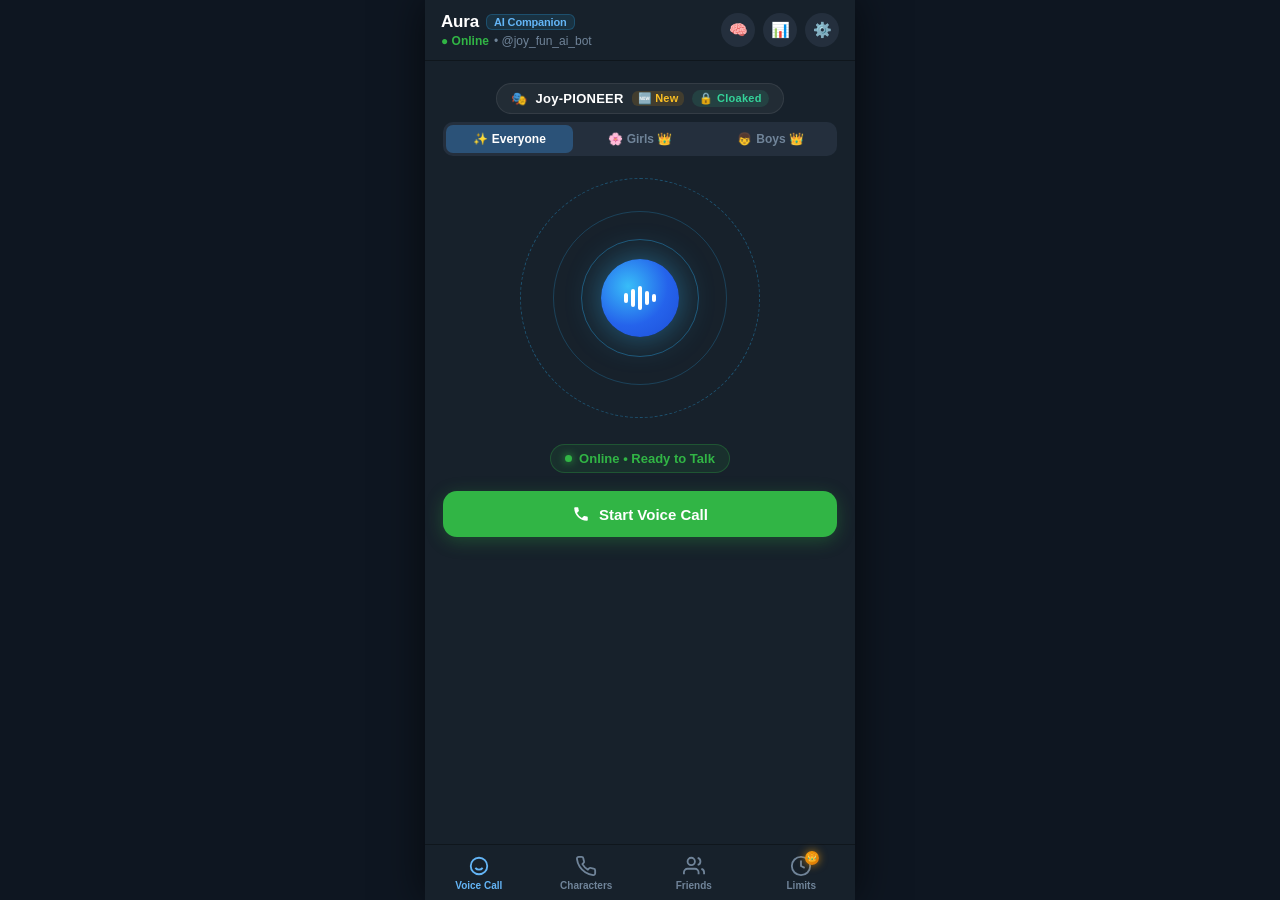
==== commit 63b6db65: "feat(ui): unlock VIP for beta users, real-time presence sync, authentic rating display, and clean Mi" ====
--- a/static/call.html
+++ b/static/call.html
@@ -2149,7 +2149,7 @@
               <span>🎭</span>
               <span id="myCloakedIdDisplay">Joy-PIONEER</span>
               <span id="pillVipBadge" class="vip-mini-tag" style="display:none;">👑 VIP</span>
-              <span class="rating-badge" id="myRatingBadge">★ 5.0</span>
+              <span class="rating-badge" id="myRatingBadge">🆕 New</span>
               <span class="id-shield-tag">🔒 Cloaked</span>
             </div>
           </div>
@@ -2157,13 +2157,13 @@
           <!-- Companion Category Filter Tabs -->
           <div class="gender-match-selector">
             <button class="gender-sel-btn active" onclick="setGenderFilter(this, 'all')">
-              <span>✨</span> All Personas
+              <span>✨</span> Everyone
             </button>
             <button class="gender-sel-btn" onclick="setGenderFilter(this, 'female')">
-              <span>🌸</span> Companions
+              <span>🌸</span> Girls 👑
             </button>
             <button class="gender-sel-btn" onclick="setGenderFilter(this, 'male')">
-              <span>🔥</span> Bros & Mentors
+              <span>👦</span> Boys 👑
             </button>
           </div>
 
@@ -2646,10 +2646,26 @@
           </div>
         </div>
 
-        <button class="tg-main-cta btn-vip" onclick="redirectToJoyVip()" style="margin-top:6px;">
-          👑 Upgrade to Joy VIP
-        </button>
-        <button type="button" class="tg-modal-btn" style="width:100%; margin-top:8px; opacity:0.8;" onclick="closeSheet(null, 'sheet-vip-perks')">
+        <div style="margin-top:10px; display:flex; flex-direction:column; gap:8px;" id="vipStarsActionContainer">
+          <div style="font-size:12px; font-weight:700; color:#FBBF24; text-transform:uppercase; letter-spacing:0.5px;">⭐ Pay with Telegram Stars (1-Tap):</div>
+          
+          <button class="tg-main-cta btn-vip" onclick="buyVipWithStars('day')" style="background:linear-gradient(135deg, #f59e0b, #d97706); display:flex; justify-content:space-between; align-items:center; padding:12px 16px;">
+            <span>⚡ 24h Day Pass</span>
+            <span style="background:rgba(0,0,0,0.3); padding:3px 10px; border-radius:12px; font-size:12px; font-weight:800;">⭐ 25 Stars</span>
+          </button>
+
+          <button class="tg-main-cta btn-vip" onclick="buyVipWithStars('weekend')" style="background:linear-gradient(135deg, #f59e0b, #b45309); display:flex; justify-content:space-between; align-items:center; padding:12px 16px;">
+            <span>🌟 48h Weekend Pass</span>
+            <span style="background:rgba(0,0,0,0.3); padding:3px 10px; border-radius:12px; font-size:12px; font-weight:800;">⭐ 40 Stars</span>
+          </button>
+
+          <button class="tg-main-cta btn-vip" onclick="buyVipWithStars('monthly')" style="display:flex; justify-content:space-between; align-items:center; padding:12px 16px;">
+            <span>👑 30-Day VIP Platinum</span>
+            <span style="background:rgba(0,0,0,0.3); padding:3px 10px; border-radius:12px; font-size:12px; font-weight:800;">⭐ 120 Stars</span>
+          </button>
+        </div>
+
+        <button type="button" class="tg-modal-btn" style="width:100%; margin-top:8px; opacity:0.7;" onclick="closeSheet(null, 'sheet-vip-perks')">
           Maybe Later
         </button>
       </div>
@@ -3708,7 +3724,16 @@
     function renderQuotaModal(data) {
       if (!data) return;
       const isVip = !!data.is_vip;
-      applyVipStatus(isVip, data.vip_expiry);
+      applyVipStatus(isVip, data.vip_expiry, !!(data.is_beta || data.is_pioneer));
+
+      const ratingBadge = document.getElementById("myRatingBadge");
+      if (ratingBadge) {
+        if (data.rating_total > 0 && typeof data.rating_score === 'number') {
+          ratingBadge.innerText = `★ ${data.rating_score.toFixed(1)}`;
+        } else {
+          ratingBadge.innerText = "🆕 New";
+        }
+      }
 
       const aiCallData = data.channels?.ai_call || data.ai_calls;
       const callsText = document.getElementById("quotaLiveCallsText");
@@ -4883,21 +4908,27 @@
     // VIP Pass State & Management
     let isUserVip = false; // Initialized false until live quota status confirms VIP
 
-    function applyVipStatus(isVip, expiryText = "") {
+    function applyVipStatus(isVip, expiryText = "", isBeta = false) {
       isUserVip = !!isVip;
 
       // 1. Header VIP badge pill in title
       const headerVipPill = document.getElementById("headerVipPill");
       if (headerVipPill) {
         headerVipPill.style.display = isUserVip ? "inline-flex" : "none";
+        headerVipPill.innerText = isBeta ? "🎟️ Beta VIP" : "👑 VIP";
       }
 
       // 2. Top VIP Member Banner above content
       const topVipBanner = document.getElementById("topVipBanner");
       if (topVipBanner) {
         topVipBanner.style.display = isUserVip ? "flex" : "none";
+        const bannerTitle = document.getElementById("topVipBannerTitle");
         const bannerSub = document.getElementById("topVipBannerSub");
-        if (bannerSub && expiryText) {
+        if (isBeta) {
+          if (bannerTitle) bannerTitle.innerText = "You're in Beta — Member of Joy";
+          if (bannerSub) bannerSub.innerText = "VIP Pass Unlocked • Welcome Pioneer! ✨";
+        } else if (bannerSub && expiryText) {
+          if (bannerTitle) bannerTitle.innerText = "Joy VIP Member";
           bannerSub.innerText = expiryText.includes("Lifetime") ? "Lifetime Unlimited VIP" : `VIP Active • ${expiryText}`;
         }
       }
@@ -4906,6 +4937,7 @@
       const pillVipBadge = document.getElementById("pillVipBadge");
       if (pillVipBadge) {
         pillVipBadge.style.display = isUserVip ? "inline-flex" : "none";
+        pillVipBadge.innerText = isBeta ? "🎟️ Beta VIP" : "👑 VIP";
       }
 
       // 4. Quota Sheet / Upgrade button transformation
@@ -4918,9 +4950,11 @@
         if (vipStatusCard) {
           vipStatusCard.style.display = "block";
           const expEl = document.getElementById("vipActiveExpiry");
-          if (expEl && expiryText) expEl.innerText = expiryText;
+          if (expEl) {
+            expEl.innerText = isBeta ? "🎟️ Beta Pioneer — Lifetime VIP Unlocked" : (expiryText || "Unlimited Access");
+          }
         }
-        if (quotaTitle) quotaTitle.innerText = "👑 Joy VIP Status & Limits";
+        if (quotaTitle) quotaTitle.innerText = isBeta ? "🎟️ Beta VIP Member Limits" : "👑 Joy VIP Status & Limits";
       } else {
         if (btnUpgrade) {
           btnUpgrade.style.display = "block";
@@ -4928,6 +4962,52 @@
         }
         if (vipStatusCard) vipStatusCard.style.display = "none";
         if (quotaTitle) quotaTitle.innerText = "Quotas & Daily Limits";
+      }
+    }
+
+    async function buyVipWithStars(tier = 'monthly') {
+      hapticFeedback('medium');
+      const uid = getEffectiveUserId();
+      triggerToast('⭐ Opening Telegram Stars checkout...');
+
+      try {
+        const payload = {
+          tier: tier,
+          user_id: parseInt(uid, 10) || 0,
+          initData: getTelegramInitData()
+        };
+        const res = await fetch("/api/payment/stars-invoice", {
+          method: "POST",
+          headers: getAuthHeaders({ "Content-Type": "application/json" }),
+          body: JSON.stringify(payload)
+        });
+        const data = await res.json();
+
+        if (res.ok && data.ok && data.invoice_url) {
+          if (window.Telegram?.WebApp?.openInvoice) {
+            window.Telegram.WebApp.openInvoice(data.invoice_url, function(status) {
+              if (status === 'paid') {
+                hapticFeedback('success');
+                triggerToast('🎉 VIP Activated with Telegram Stars!');
+                isUserVip = true;
+                updateVipStatusUI(true, 'Active (Stars)');
+                closeSheet(null, 'sheet-vip-perks');
+              } else if (status === 'failed') {
+                hapticFeedback('error');
+                triggerToast('❌ Stars payment failed or cancelled');
+              } else {
+                triggerToast(`Payment status: ${status}`);
+              }
+            });
+            return;
+          }
+          window.open(data.invoice_url, '_blank');
+        } else {
+          triggerToast(data.error || 'Could not generate Stars invoice');
+        }
+      } catch (err) {
+        console.error('Stars checkout error:', err);
+        triggerToast('⚠️ Network error opening Stars payment');
       }
     }
 
@@ -5088,10 +5168,9 @@
       triggerToast('Call history cleared');
     }
 
-    // Gender Matching & Diverse People Pool
+    // Gender Matching & Live Presence Tracking
     let selectedGender = 'all';
-    let girlsOnline = 642;
-    let guysOnline = 838;
+    let liveOnlineCount = 1;
 
     // Ring Profile Limit: Maximum number of online peer profiles shown on the orbital rings
     const MAX_RING_PROFILES = 4; // Strict limit: Maximum 4 online profile avatars on the ring at once
@@ -5117,6 +5196,7 @@
 
     // Real-time online presence simulation: peers organically go online/offline
     setInterval(() => {
+      if (!realPeersDatabase || realPeersDatabase.length === 0) return;
       // Pick a random peer to toggle online presence
       const randIdx = Math.floor(Math.random() * realPeersDatabase.length);
       const currentOnlineCount = realPeersDatabase.filter(p => p.isOnline).length;
@@ -5134,27 +5214,38 @@
       renderOrbitBubbles(selectedGender);
     }, 11000);
 
-    // Simulate fluctuating live online count
-    setInterval(() => {
-      const deltaG = (Math.random() > 0.5 ? 1 : -1) * Math.floor(Math.random() * 3);
-      const deltaB = (Math.random() > 0.5 ? 1 : -1) * Math.floor(Math.random() * 4);
-      girlsOnline = Math.max(580, girlsOnline + deltaG);
-      guysOnline = Math.max(790, guysOnline + deltaB);
-
-      const gTab = document.getElementById('girlsCountTab');
-      const bTab = document.getElementById('guysCountTab');
-      const aTab = document.getElementById('allCountTab');
-      if (gTab) gTab.innerText = girlsOnline;
-      if (bTab) bTab.innerText = guysOnline;
-      if (aTab) aTab.innerText = ((girlsOnline + guysOnline) / 1000).toFixed(1) + 'k';
-
+    // Real Live Presence Sync via /api/presence
+    async function syncRealPresence() {
+      try {
+        const resp = await fetch('/api/presence');
+        if (resp.ok) {
+          const data = await resp.json();
+          if (data && typeof data.online_users === 'number') {
+            liveOnlineCount = Math.max(1, data.online_users);
+          }
+        }
+      } catch (e) {
+        // Fallback gracefully
+      }
+      updateStatusPresenceText();
+    }
+
+    function updateStatusPresenceText() {
       const status = document.getElementById('voiceStatusText');
       if (status && !isMatching) {
-        if (selectedGender === 'female') status.innerText = `${girlsOnline} Girls Online Now`;
-        else if (selectedGender === 'male') status.innerText = `${guysOnline} Guys Online Now`;
-        else status.innerText = `${girlsOnline + guysOnline} Vibing Right Now`;
-      }
-    }, 4500);
+        if (selectedGender === 'female') {
+          status.innerText = isUserVip ? 'Girls Matching • Ready' : 'Girls • VIP Filter 👑';
+        } else if (selectedGender === 'male') {
+          status.innerText = isUserVip ? 'Boys Matching • Ready' : 'Boys • VIP Filter 👑';
+        } else {
+          status.innerText = liveOnlineCount > 1 ? `${liveOnlineCount} Online Now` : 'Online • Ready to Talk';
+        }
+      }
+    }
+
+    // Sync real presence on start and periodically
+    syncRealPresence();
+    setInterval(syncRealPresence, 15000);
 
     function setGenderFilter(btn, gender) {
       hapticFeedback('light');
@@ -5177,24 +5268,24 @@
       const acousticCore = document.getElementById('acousticOrb');
 
       if (gender === 'female') {
-        btnText.innerText = 'Match with Girls';
-        statusText.innerText = `${girlsOnline} Girls in Queue`;
+        btnText.innerText = 'Call Girls';
+        statusText.innerText = 'Girls Matching • Ready';
         triggerToast('Girls matching active');
         if (acousticCore) {
           acousticCore.style.background = 'radial-gradient(circle at 35% 35%, #f472b6, #db2777 55%, #9d174d 100%)';
           acousticCore.style.boxShadow = '0 0 35px rgba(244, 114, 182, 0.45)';
         }
       } else if (gender === 'male') {
-        btnText.innerText = 'Match with Guys';
-        statusText.innerText = `${guysOnline} Guys in Queue`;
-        triggerToast('Guys matching active');
+        btnText.innerText = 'Call Boys';
+        statusText.innerText = 'Boys Matching • Ready';
+        triggerToast('Boys matching active');
         if (acousticCore) {
           acousticCore.style.background = 'radial-gradient(circle at 35% 35%, #38bdf8, #2563eb 55%, #1d4ed8 100%)';
           acousticCore.style.boxShadow = '0 0 35px rgba(56, 189, 248, 0.45)';
         }
       } else {
-        btnText.innerText = 'Match with Anyone';
-        statusText.innerText = `${girlsOnline + guysOnline} Vibing Right Now`;
+        btnText.innerText = 'Start Voice Call';
+        statusText.innerText = liveOnlineCount > 1 ? `${liveOnlineCount} Online Now` : 'Online • Ready to Talk';
         if (acousticCore) {
           acousticCore.style.background = 'radial-gradient(circle at 35% 35%, #38bdf8, #2563eb 55%, #1d4ed8 100%)';
           acousticCore.style.boxShadow = '0 0 35px rgba(56, 189, 248, 0.45)';
@@ -5397,7 +5488,7 @@
         fetchUserQuota().then(q => {
           if (q) {
             renderQuotaModal(q);
-            applyVipStatus(q.is_vip, q.vip_expiry);
+            applyVipStatus(q.is_vip, q.vip_expiry, !!(q.is_beta || q.is_pioneer));
           }
         });
       }
@@ -5438,7 +5529,7 @@
       fetchUserQuota().then(q => {
         if (q) {
           renderQuotaModal(q);
-          applyVipStatus(q.is_vip, q.vip_expiry);
+          applyVipStatus(q.is_vip, q.vip_expiry, !!(q.is_beta || q.is_pioneer));
         }
       });
     });
@@ -5446,7 +5537,7 @@
     fetchUserQuota().then(q => {
       if (q) {
         renderQuotaModal(q);
-        applyVipStatus(q.is_vip, q.vip_expiry);
+        applyVipStatus(q.is_vip, q.vip_expiry, !!(q.is_beta || q.is_pioneer));
       }
     });
   
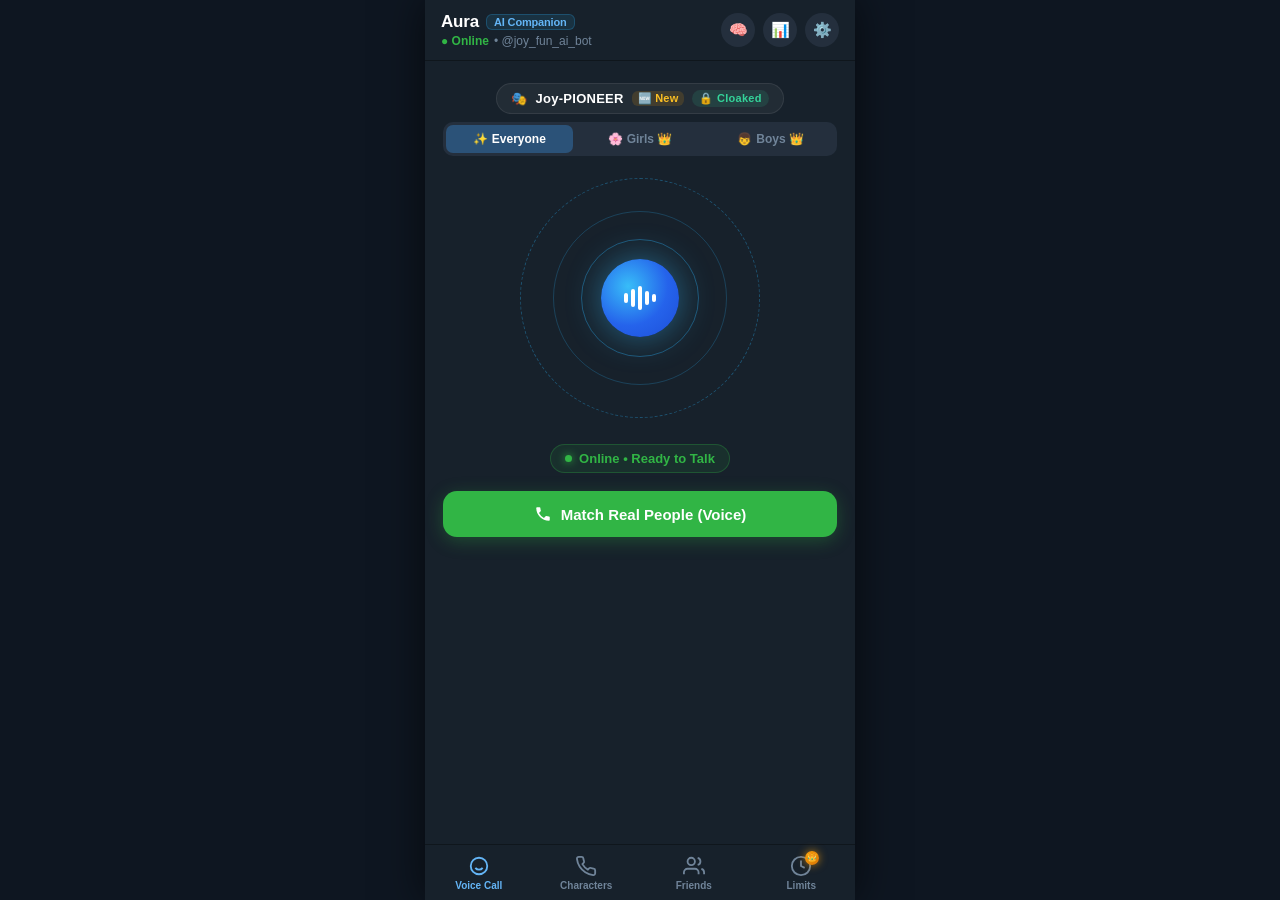
==== commit b7511881: "fix(call): route voice call to real people matchmaker instead of ai companion" ====
--- a/static/call.html
+++ b/static/call.html
@@ -2189,18 +2189,18 @@
           <!-- Live Online Presence Status -->
           <div class="voice-live-indicator" id="voiceLiveIndicator">
             <span class="pulse-glow-dot"></span>
-            <span id="voiceStatusText">AI Voice Call • Ready</span>
+            <span id="voiceStatusText">Real People Voice Match • Ready</span>
           </div>
 
           <!-- Single Streamlined Trigger -->
           <div class="voice-action-zone">
             <button class="tg-tactile-btn" id="btnStartMatch" onclick="toggleAnonymousMatch()">
               <svg width="18" height="18" fill="currentColor" viewBox="0 0 24 24"><path d="M20.01 15.38c-1.23 0-2.42-.2-3.53-.56a.977.977 0 0 0-1.01.24l-2.2 2.2a15.053 15.053 0 0 1-6.59-6.59l2.2-2.21a.96.96 0 0 0 .25-1A11.36 11.36 0 0 1 8.5 3.99c0-.55-.45-1-1-1H4c-.55 0-1 .45-1 1 0 9.39 7.61 17 17 17 .55 0 1-.45 1-1v-3.61c0-.55-.45-1-.99-1z"/></svg>
-              <span id="btnMatchText">Start Voice Call</span>
+              <span id="btnMatchText">Match Real People (Voice)</span>
             </button>
 
             <button class="tg-cancel-minimal" id="btnCancelMatch" onclick="cancelAnonymousMatch()">
-              ✕ End Call
+              ✕ Cancel Search
             </button>
           </div>
 
@@ -2227,7 +2227,6 @@
               <div class="tg-cell-title-row">
                 <span class="tg-cell-title">Joy</span>
                 <span class="tg-status-tag tag-lover">Primary Companion</span>
-                <span class="rating-badge">★ 5.0</span>
               </div>
               <div class="tg-cell-sub" style="color: #4ade80;">Online • Ready to Talk</div>
             </div>
@@ -2380,8 +2379,8 @@
           <span id="callDurationLabel">00:01</span>
         </div>
         <!-- Overall Person Rating Pill (Click to view full community profile) -->
-        <div class="call-overall-pill" id="callOverallRatingBtn" onclick="showPersonRatingModal(currentActiveCallName)">
-          <span>⭐</span> <span id="callOverallLabel">4.9 Overall (52 calls)</span> <span>▾</span>
+        <div class="call-overall-pill" id="callOverallRatingBtn" onclick="showPersonRatingModal(currentActiveCallName)" style="display: none;">
+          <span>⭐</span> <span id="callOverallLabel"></span> <span>▾</span>
         </div>
       </div>
 
@@ -4315,7 +4314,7 @@
 
     function openCallUI(name, subtitle = 'Online • Connected') {
       const cleanName = (name || '').split(' ')[0].trim();
-      if (cleanName && cleanName !== 'Joy') {
+      if (['Kabir', 'Aman', 'Riya', 'Aisha'].includes(cleanName)) {
         notifyPersonaDisabled(cleanName);
         return;
       }
@@ -4335,9 +4334,17 @@
       const durLabel = document.getElementById('callDurationLabel');
       if (durLabel) durLabel.innerText = '00:01';
       
-      // Update overall caller rating in live call header
+      // Update overall caller rating in live call header (only when genuine peer ratings exist)
       const overallLabel = document.getElementById('callOverallLabel');
-      if (overallLabel) overallLabel.innerText = `${rep.overall} Overall (${rep.count} calls)`;
+      const overallBtn = document.getElementById('callOverallRatingBtn');
+      if (overallBtn) {
+        if (cleanName === 'Joy' || cleanName === 'Hi' || !rep.hasRealRating) {
+          overallBtn.style.display = 'none';
+        } else {
+          overallBtn.style.display = 'inline-flex';
+          if (overallLabel) overallLabel.innerText = `${rep.overall} Overall (${rep.count} calls)`;
+        }
+      }
 
       // In-call rating: if person has ALREADY been rated, HIDE the rating card completely!
       const incallCard = document.getElementById('incallRatingCard');
@@ -4401,6 +4408,13 @@
       if (ws) {
         try { ws.close(); } catch(e){}
         ws = null;
+      }
+      if (matchWs) {
+        try {
+          matchWs.send(JSON.stringify({ type: "leave_call" }));
+          matchWs.close();
+        } catch(e){}
+        matchWs = null;
       }
       if (activeSource) {
         try { activeSource.stop(); } catch(e){}
@@ -5268,24 +5282,24 @@
       const acousticCore = document.getElementById('acousticOrb');
 
       if (gender === 'female') {
-        btnText.innerText = 'Call Girls';
-        statusText.innerText = 'Girls Matching • Ready';
-        triggerToast('Girls matching active');
+        btnText.innerText = 'Match Real Girls';
+        statusText.innerText = 'Matching Real Girls • Ready';
+        triggerToast('Real girls matching active');
         if (acousticCore) {
           acousticCore.style.background = 'radial-gradient(circle at 35% 35%, #f472b6, #db2777 55%, #9d174d 100%)';
           acousticCore.style.boxShadow = '0 0 35px rgba(244, 114, 182, 0.45)';
         }
       } else if (gender === 'male') {
-        btnText.innerText = 'Call Boys';
-        statusText.innerText = 'Boys Matching • Ready';
-        triggerToast('Boys matching active');
+        btnText.innerText = 'Match Real Boys';
+        statusText.innerText = 'Matching Real Boys • Ready';
+        triggerToast('Real boys matching active');
         if (acousticCore) {
           acousticCore.style.background = 'radial-gradient(circle at 35% 35%, #38bdf8, #2563eb 55%, #1d4ed8 100%)';
           acousticCore.style.boxShadow = '0 0 35px rgba(56, 189, 248, 0.45)';
         }
       } else {
-        btnText.innerText = 'Start Voice Call';
-        statusText.innerText = liveOnlineCount > 1 ? `${liveOnlineCount} Online Now` : 'Online • Ready to Talk';
+        btnText.innerText = 'Match Real People (Voice)';
+        statusText.innerText = liveOnlineCount > 1 ? `${liveOnlineCount} Students Online Now` : 'Real People Voice Match • Ready';
         if (acousticCore) {
           acousticCore.style.background = 'radial-gradient(circle at 35% 35%, #38bdf8, #2563eb 55%, #1d4ed8 100%)';
           acousticCore.style.boxShadow = '0 0 35px rgba(56, 189, 248, 0.45)';
@@ -5295,16 +5309,15 @@
 
     // Diverse Real People Pool for Matchmaker
     const diversePeoplePool = [
-      { name: "Joy", gender: "female", id: "Joy-AI", tag: "AI Companion • ★ 5.0", avatar: "🌸" },
-      { name: "Kabir", gender: "male", id: "Joy-KABIR", tag: "Gym Bro • ★ 4.9", avatar: "👦" },
-      { name: "Aman", gender: "male", id: "Joy-AMAN", tag: "Tech Wingman • ★ 4.8", avatar: "😎" },
-      { name: "Riya", gender: "female", id: "Joy-RIYA", tag: "College Bestie • ★ 4.9", avatar: "👩" },
-      { name: "Aisha", gender: "female", id: "Joy-AISHA", tag: "Study Partner • ★ 5.0", avatar: "✨" }
+      { name: "Joy", gender: "female", id: "Joy-AI", tag: "AI Companion", avatar: "🌸" },
+      { name: "Kabir", gender: "male", id: "Joy-KABIR", tag: "Gym Bro", avatar: "👦" },
+      { name: "Aman", gender: "male", id: "Joy-AMAN", tag: "Tech Wingman", avatar: "😎" },
+      { name: "Riya", gender: "female", id: "Joy-RIYA", tag: "College Bestie", avatar: "👩" },
+      { name: "Aisha", gender: "female", id: "Joy-AISHA", tag: "Study Partner", avatar: "✨" }
     ];
 
-    // Anonymous Matchmaker Simulation (Unrestricted Matching)
-    
-    // Authentic Voice Connection Handler
+    // Real Matchmaker WebSocket & State
+    let matchWs = null;
     let isMatching = false;
     let matchTimeout = null;
 
@@ -5321,7 +5334,7 @@
       if (canvas) canvas.classList.add('searching');
 
       const statusText = document.getElementById('voiceStatusText');
-      if (statusText) statusText.innerText = 'Connecting to Joy Voice Line...';
+      if (statusText) statusText.innerText = 'Searching for real students online...';
 
       const btnStart = document.getElementById('btnStartMatch');
       const btnCancel = document.getElementById('btnCancelMatch');
@@ -5329,24 +5342,76 @@
       if (btnCancel) btnCancel.style.display = 'flex';
 
       clearTimeout(matchTimeout);
-      
-      matchTimeout = setTimeout(() => {
-        if (!isMatching) return;
-        hapticFeedback('success');
+
+      try {
+        const protocol = location.protocol === "https:" ? "wss:" : "ws:";
+        const uid = getEffectiveUserId();
+        const matchWsUrl = `${protocol}//${location.host}/ws/match`;
+
+        if (matchWs) {
+          try { matchWs.close(); } catch(e){}
+          matchWs = null;
+        }
+
+        matchWs = new WebSocket(matchWsUrl);
+
+        matchWs.onopen = () => {
+          console.log("Real matchmaking queue connected.");
+          matchWs.send(JSON.stringify({
+            type: "join_matchmaking",
+            user_id: uid,
+            mask_id: getMyCloakedId(),
+            initData: getTelegramInitData(),
+            gender_pref: selectedGender || "all"
+          }));
+        };
+
+        matchWs.onmessage = (event) => {
+          try {
+            const data = JSON.parse(event.data);
+            if (data.type === "matched") {
+              clearTimeout(matchTimeout);
+              hapticFeedback('success');
+              cancelAnonymousMatch();
+              const peerName = data.peer_mask || "Joy-Student";
+              triggerToast(`🎉 Matched with real peer: ${peerName}!`);
+              openCallUI(peerName, 'Real Student • 🔒 Cloaked');
+            } else if (data.type === "error") {
+              triggerToast(data.message || "Match error");
+              cancelAnonymousMatch();
+            }
+          } catch(err) {}
+        };
+
+        matchWs.onerror = () => {
+          console.warn("Real match socket error");
+        };
+
+        matchTimeout = setTimeout(() => {
+          if (!isMatching) return;
+          if (statusText) statusText.innerText = 'Waiting for another student to join queue...';
+          triggerToast('⏳ In matchmaking queue. Leave search on or try Telegram /chat!');
+        }, 8000);
+
+      } catch (err) {
+        console.error("Matchmaking error:", err);
         cancelAnonymousMatch();
-        openCallUI('Joy', 'AI Voice Companion');
-      }, 700);
+      }
     }
 
     function cancelAnonymousMatch() {
       isMatching = false;
       clearTimeout(matchTimeout);
+      if (matchWs) {
+        try { matchWs.close(); } catch(e){}
+        matchWs = null;
+      }
       
       const canvas = document.getElementById('voiceMatchCanvas');
       if (canvas) canvas.classList.remove('searching');
 
       const statusText = document.getElementById('voiceStatusText');
-      if (statusText) statusText.innerText = 'Voice Call • Ready to Talk';
+      if (statusText) statusText.innerText = 'Real People Voice Match • Ready';
 
       const btnStart = document.getElementById('btnStartMatch');
       const btnCancel = document.getElementById('btnCancelMatch');
@@ -5440,7 +5505,6 @@
           <div class="tg-cell-body">
             <div class="tg-cell-title-row">
               <span class="tg-cell-title">${escapeHtml(item.name)}</span>
-              <span class="rating-badge">★ 5.0</span>
             </div>
             <div class="call-meta-row">
               <span class="call-dir-arrow call-dir-out">↗</span>
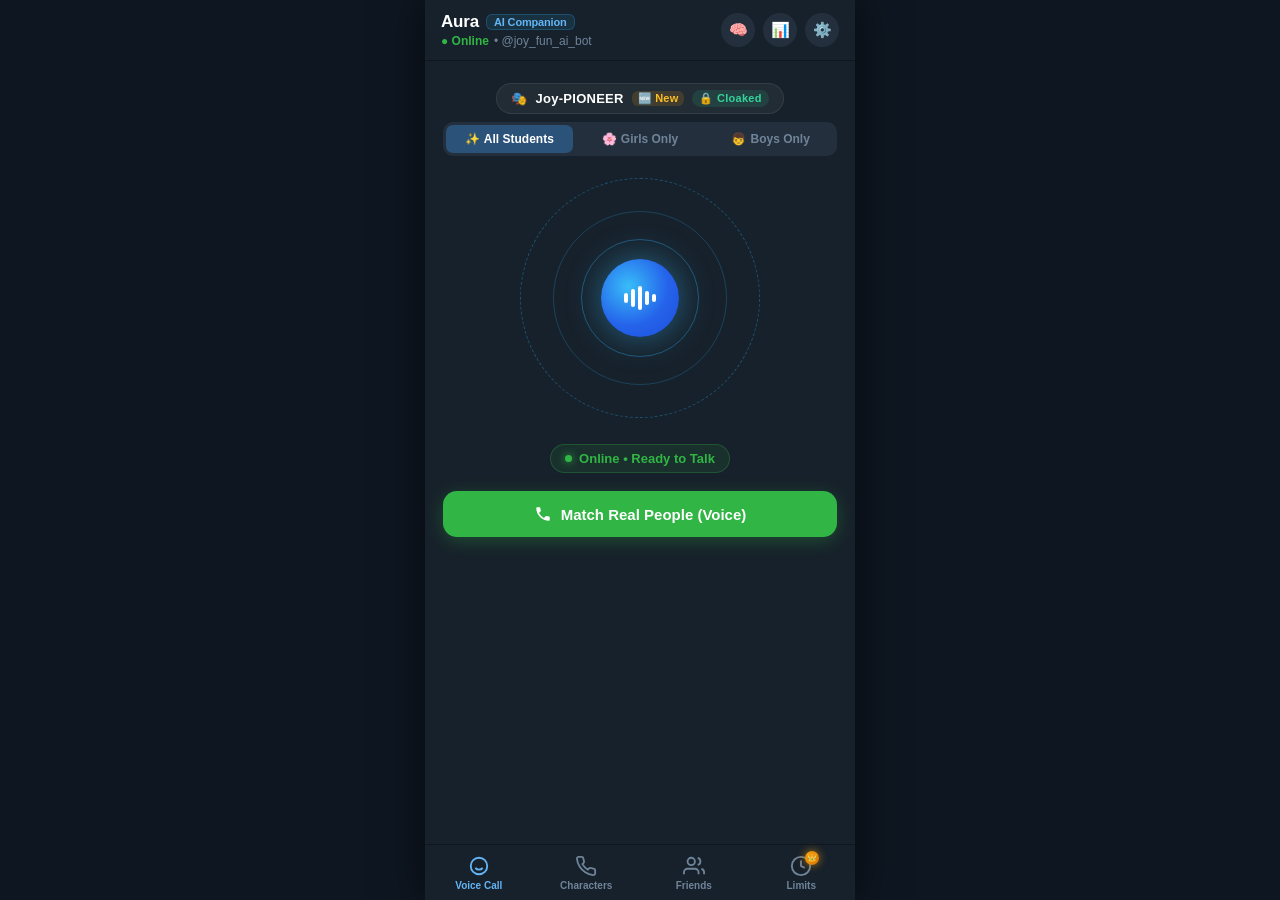
==== commit 7071f7b6: "fix(miniapp): remove vip crown symbols, rename gender filters to plain english, and unlock vip perks" ====
--- a/static/call.html
+++ b/static/call.html
@@ -2157,13 +2157,13 @@
           <!-- Companion Category Filter Tabs -->
           <div class="gender-match-selector">
             <button class="gender-sel-btn active" onclick="setGenderFilter(this, 'all')">
-              <span>✨</span> Everyone
+              <span>✨</span> All Students
             </button>
             <button class="gender-sel-btn" onclick="setGenderFilter(this, 'female')">
-              <span>🌸</span> Girls 👑
+              <span>🌸</span> Girls Only
             </button>
             <button class="gender-sel-btn" onclick="setGenderFilter(this, 'male')">
-              <span>👦</span> Boys 👑
+              <span>👦</span> Boys Only
             </button>
           </div>
 
@@ -4923,13 +4923,13 @@
     let isUserVip = false; // Initialized false until live quota status confirms VIP
 
     function applyVipStatus(isVip, expiryText = "", isBeta = false) {
-      isUserVip = !!isVip;
+      isUserVip = !!isVip || !!isBeta;
 
       // 1. Header VIP badge pill in title
       const headerVipPill = document.getElementById("headerVipPill");
       if (headerVipPill) {
         headerVipPill.style.display = isUserVip ? "inline-flex" : "none";
-        headerVipPill.innerText = isBeta ? "🎟️ Beta VIP" : "👑 VIP";
+        headerVipPill.innerText = isBeta ? "🎟️ Beta Pioneer" : "👑 VIP";
       }
 
       // 2. Top VIP Member Banner above content
@@ -5248,9 +5248,9 @@
       const status = document.getElementById('voiceStatusText');
       if (status && !isMatching) {
         if (selectedGender === 'female') {
-          status.innerText = isUserVip ? 'Girls Matching • Ready' : 'Girls • VIP Filter 👑';
+          status.innerText = 'Girls Matching • Ready';
         } else if (selectedGender === 'male') {
-          status.innerText = isUserVip ? 'Boys Matching • Ready' : 'Boys • VIP Filter 👑';
+          status.innerText = 'Boys Matching • Ready';
         } else {
           status.innerText = liveOnlineCount > 1 ? `${liveOnlineCount} Online Now` : 'Online • Ready to Talk';
         }
